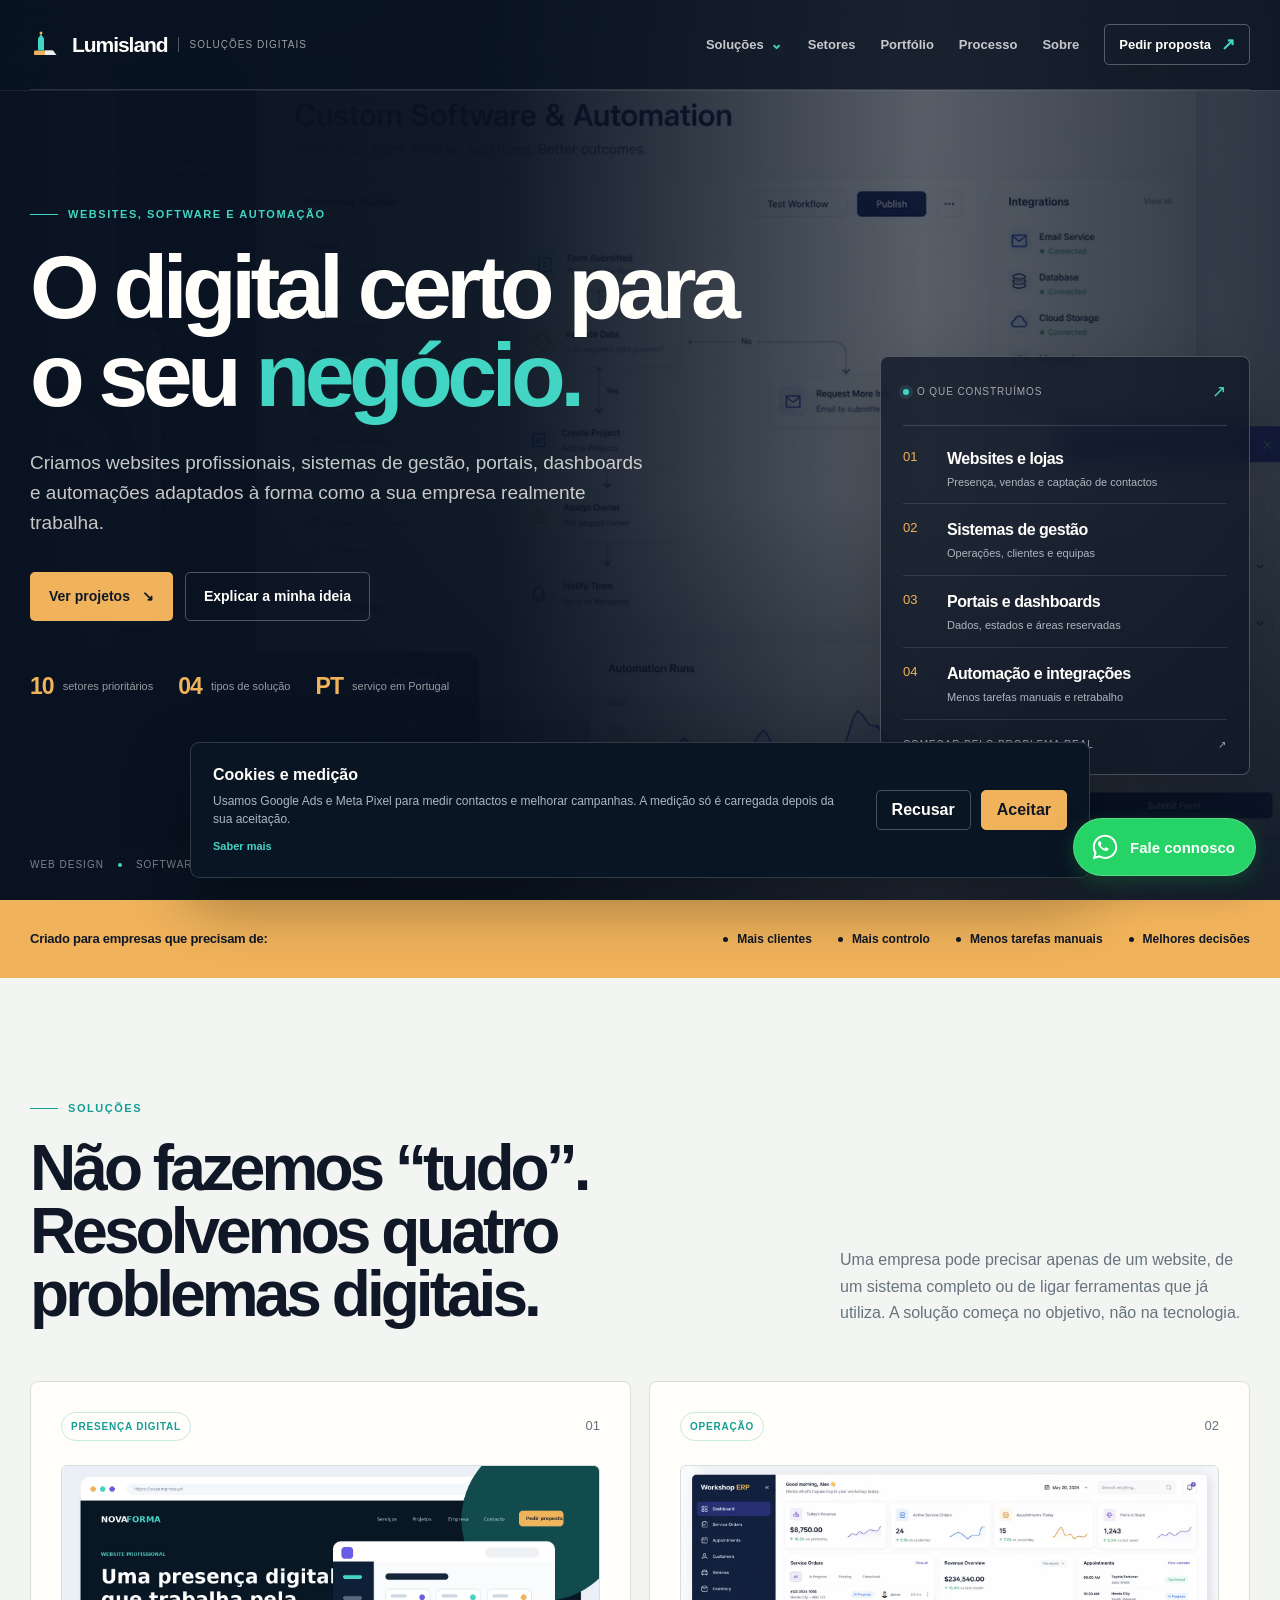
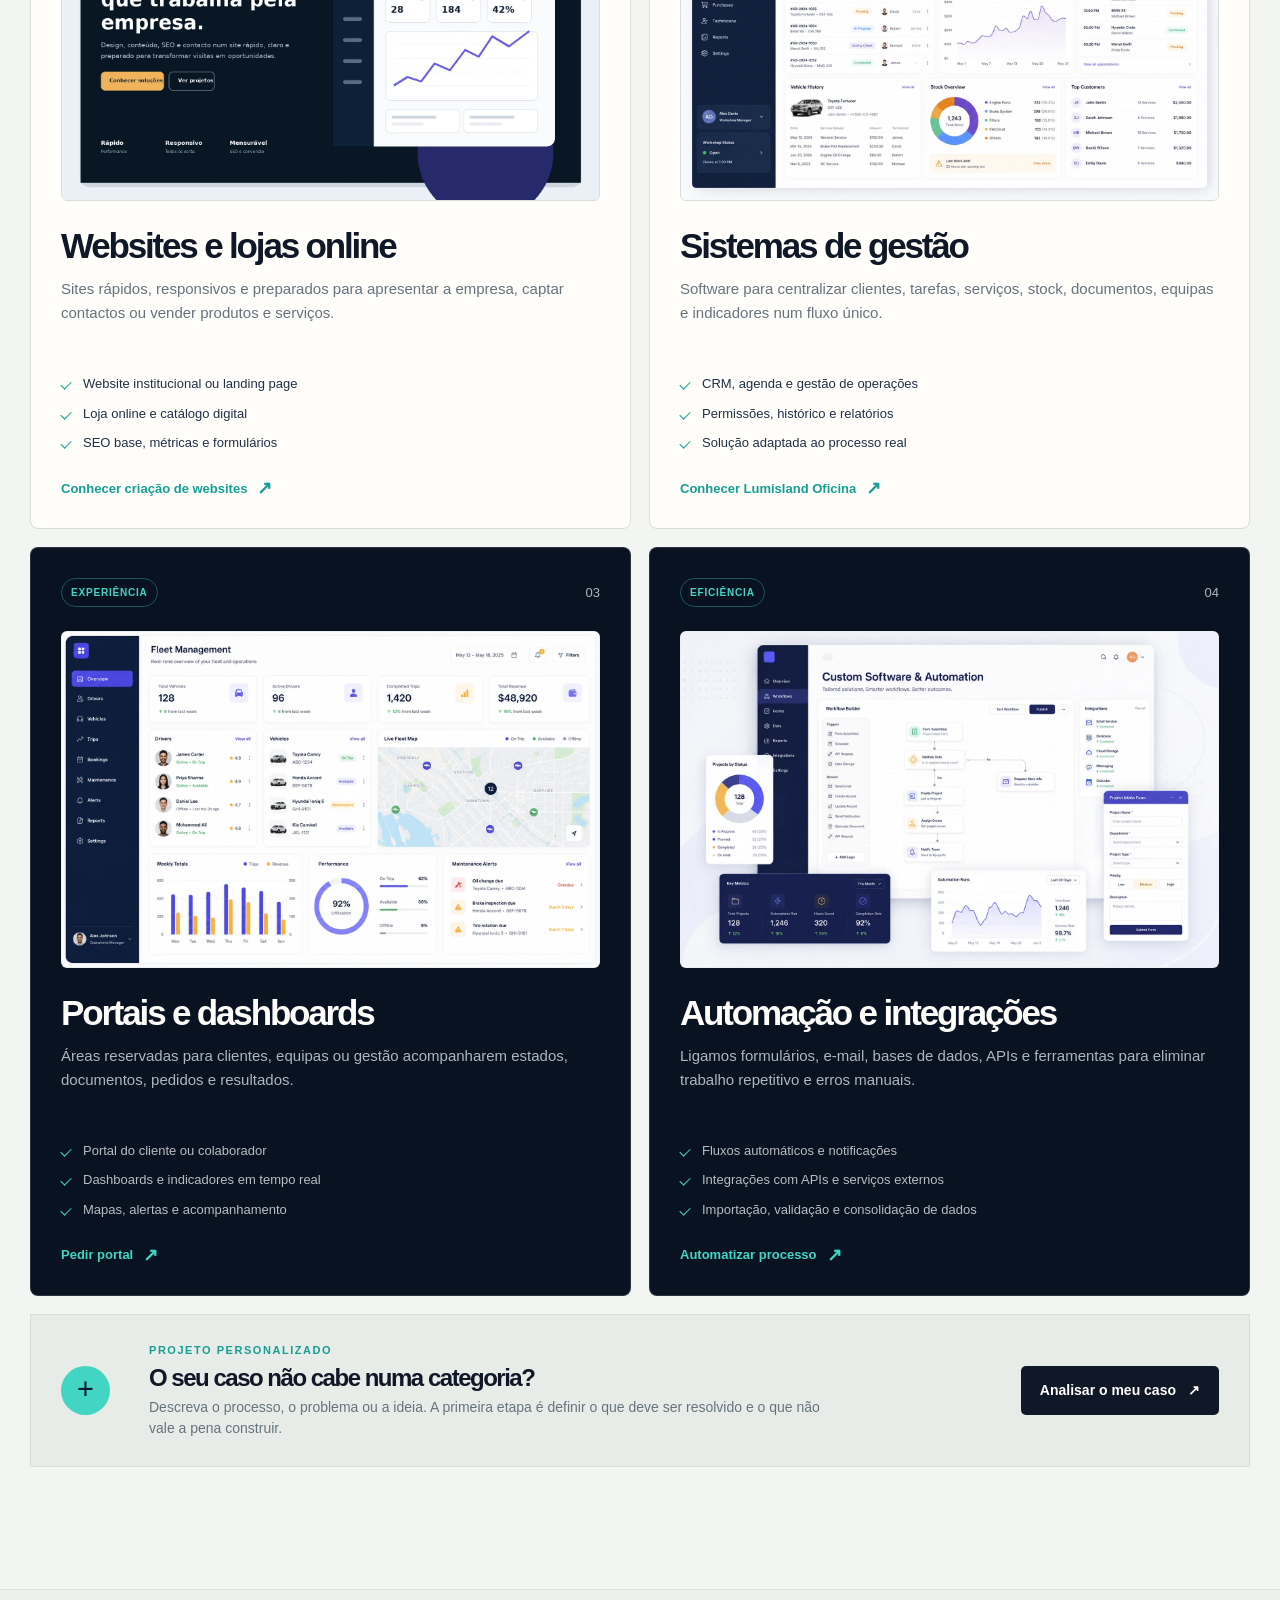
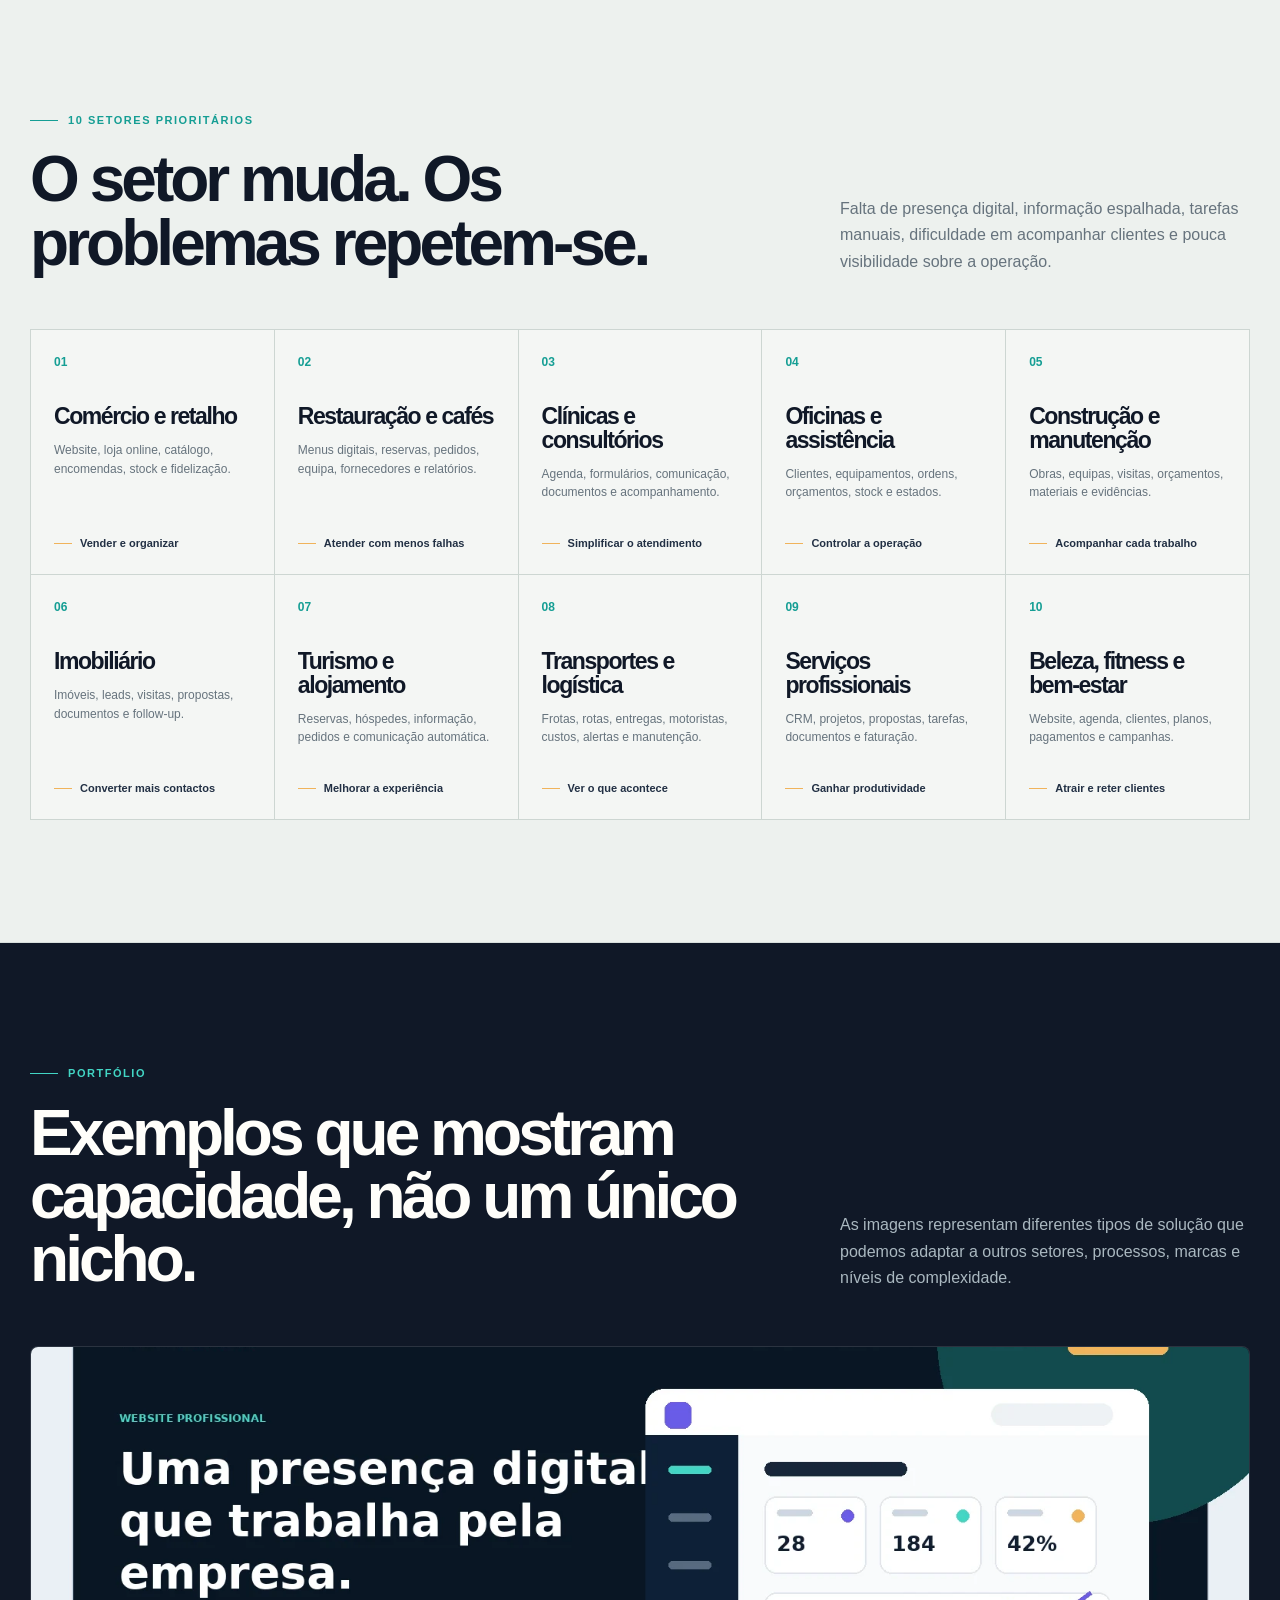
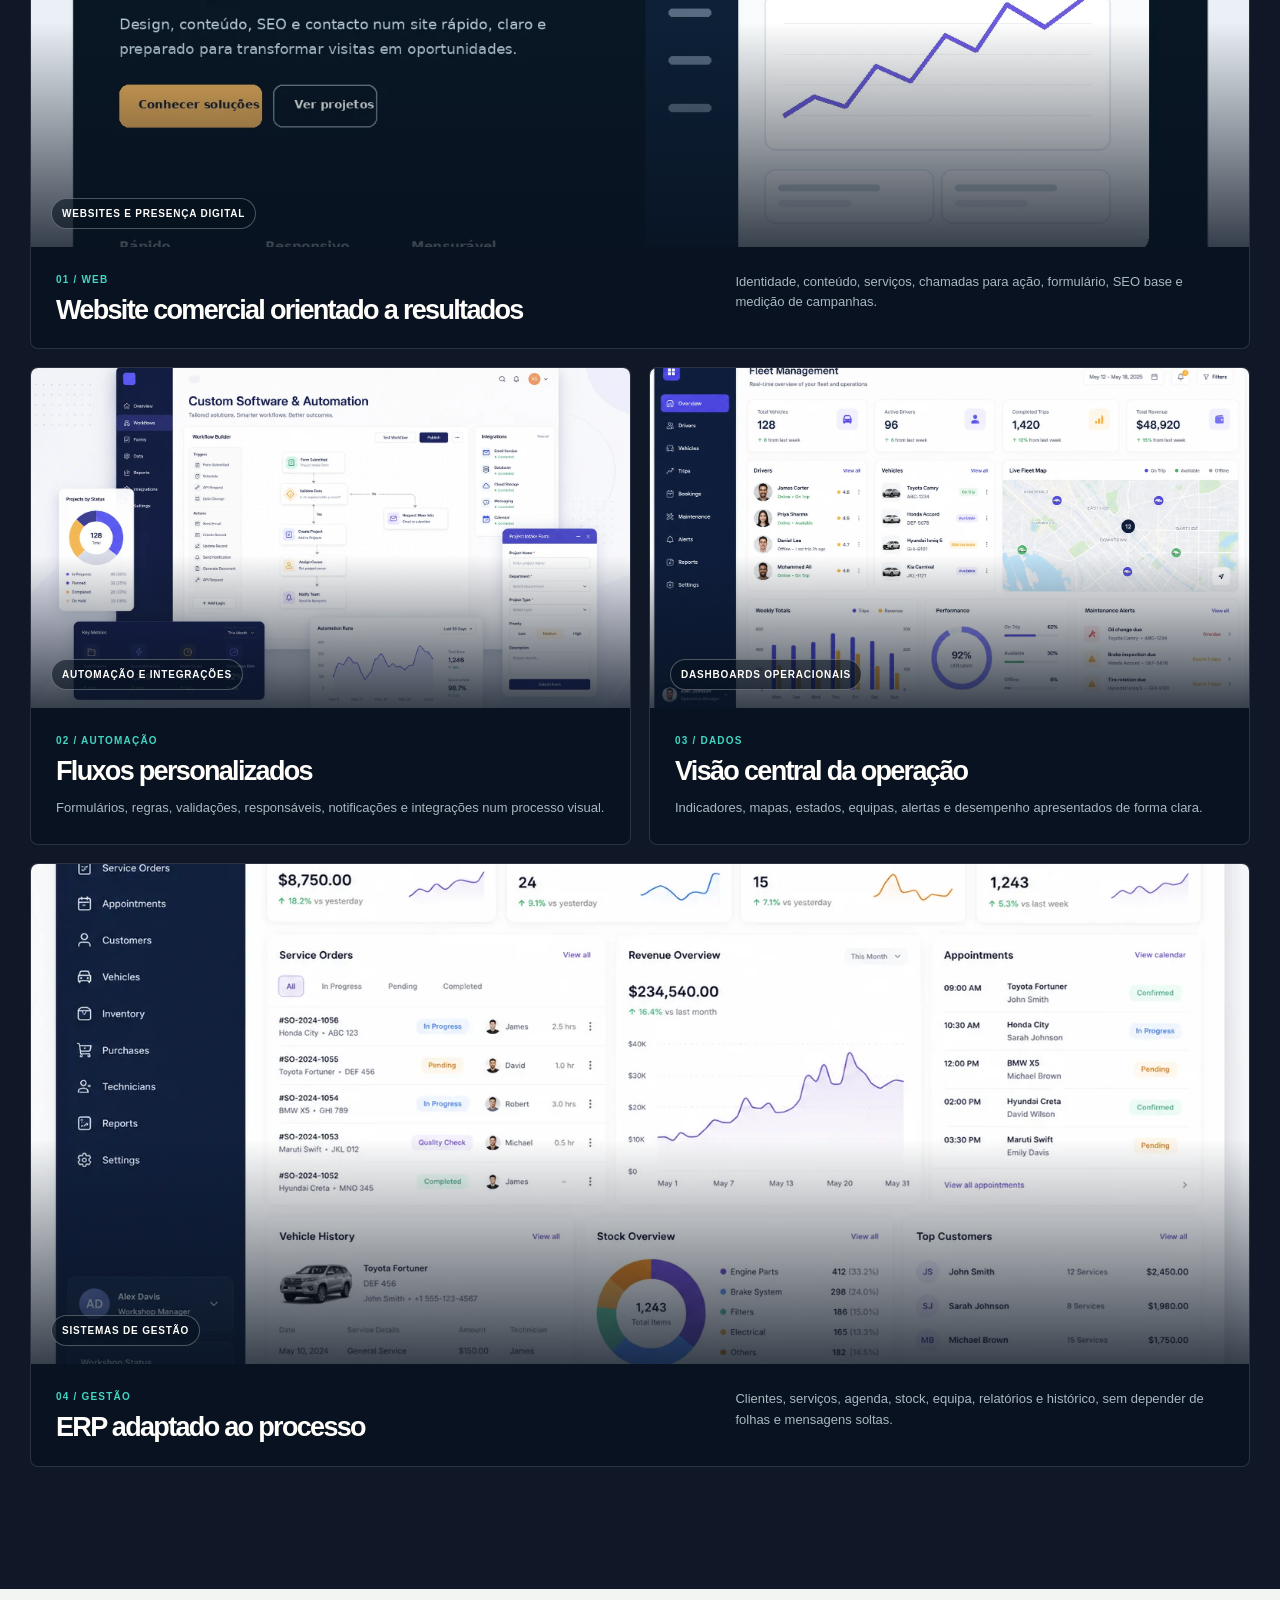
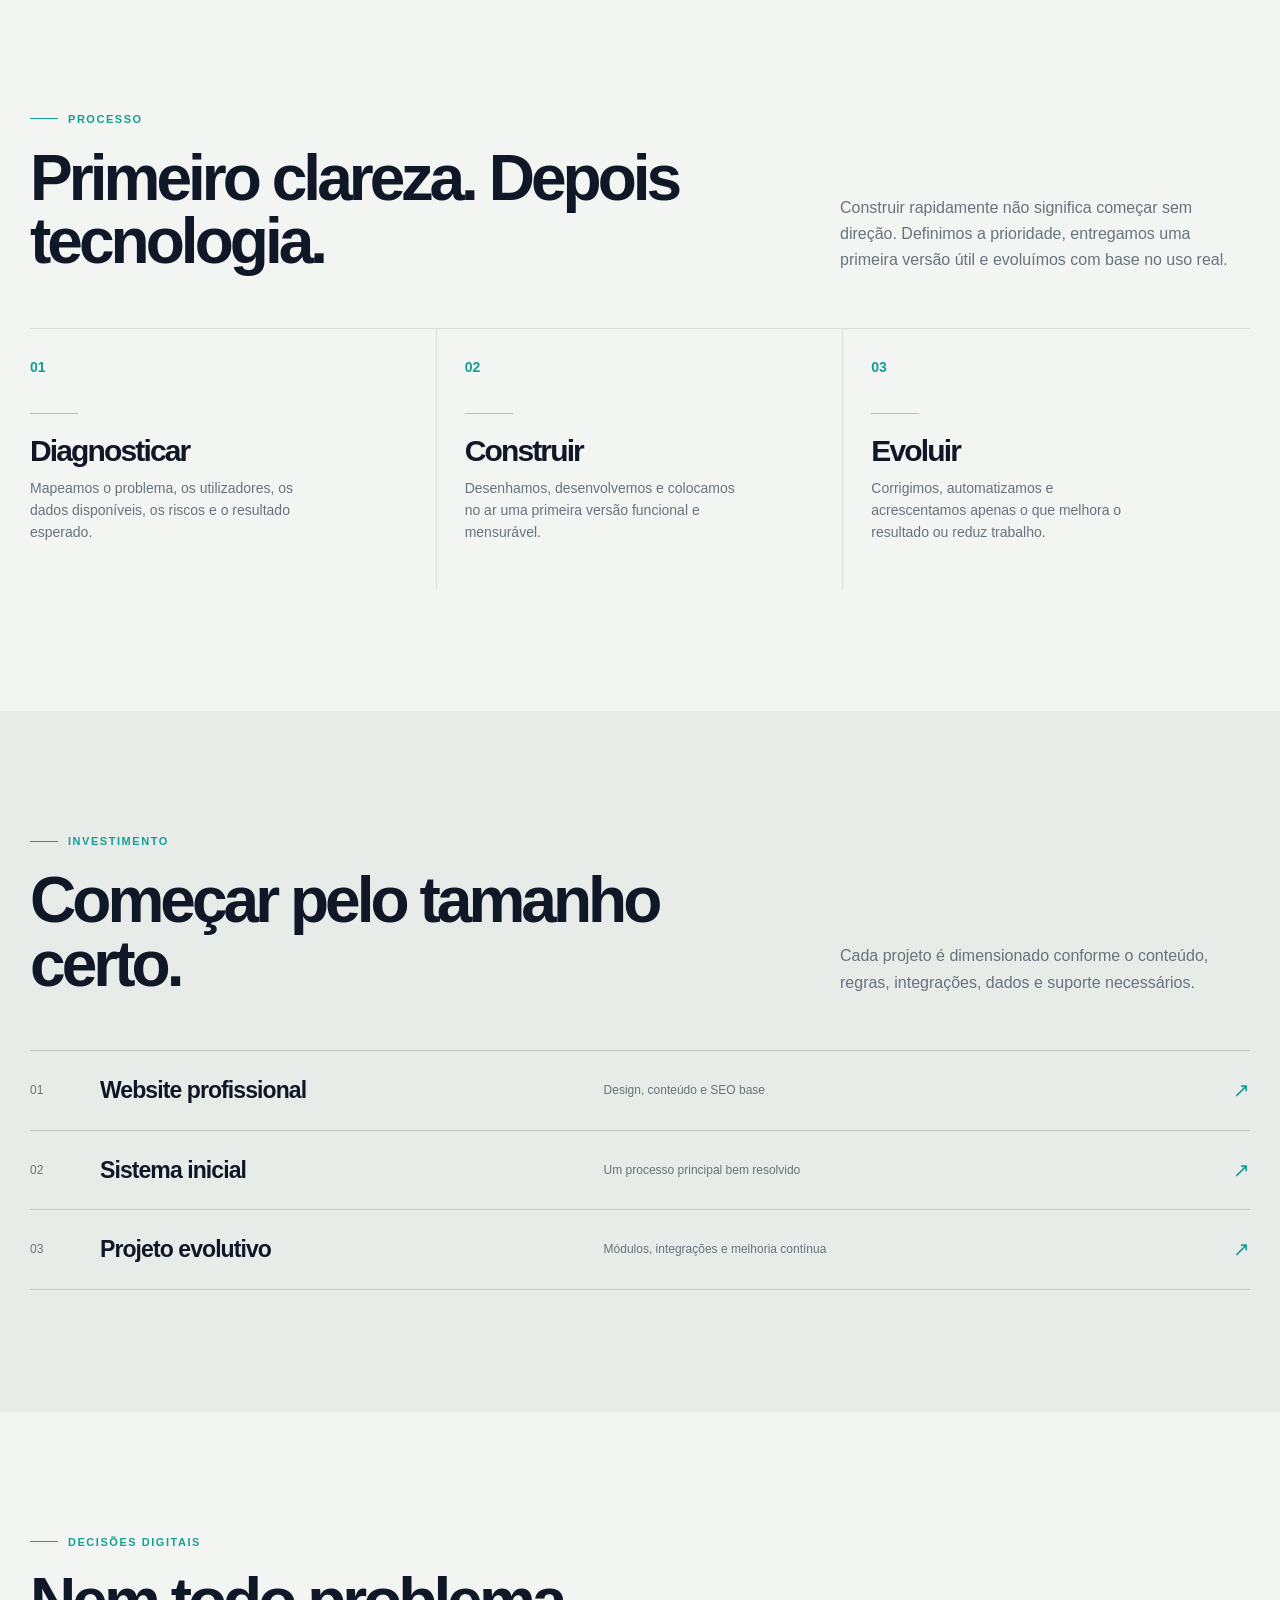
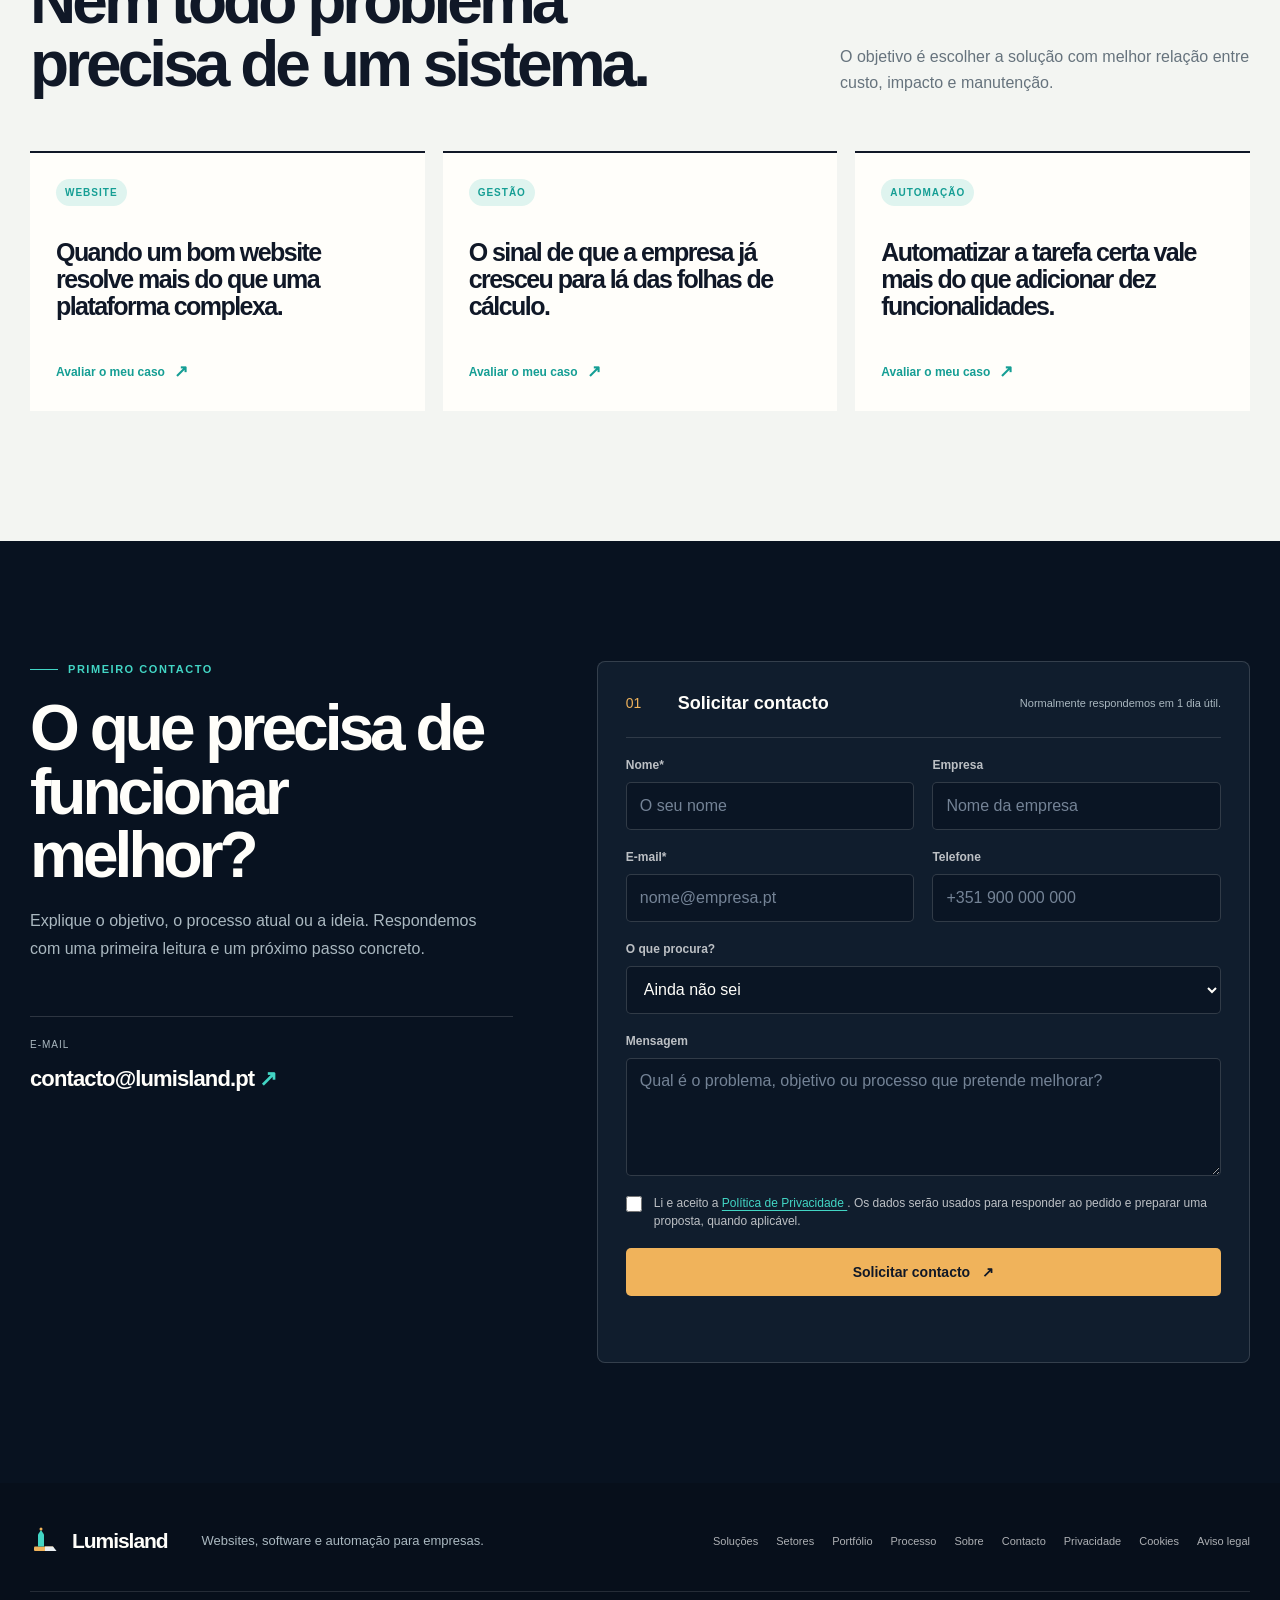
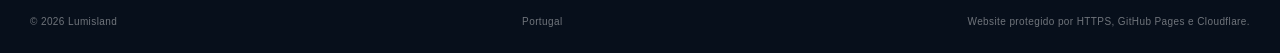
==== index.html @ 27b87b4f "Add launch offer and about page" ====
<!DOCTYPE html>
<html lang="pt-PT">
<head>
  <meta charset="UTF-8">
  <meta name="viewport" content="width=device-width, initial-scale=1.0">

  <title>Lumisland | Websites, software e automação</title>

  <meta
    name="description"
    content="A Lumisland cria websites, lojas online, sistemas de gestão, portais, dashboards e automações para empresas em Portugal."
  >

  <meta name="theme-color" content="#0b1627">
  <meta name="robots" content="index, follow">
  <meta name="referrer" content="strict-origin-when-cross-origin">

  <meta
    http-equiv="Permissions-Policy"
    content="camera=(), microphone=(), geolocation=(), payment=()"
  >

  <meta
    http-equiv="Content-Security-Policy"
    content="default-src 'self'; img-src 'self' data: https://www.googletagmanager.com https://www.google.com https://www.google.pt https://googleads.g.doubleclick.net https://www.facebook.com; style-src 'self' 'unsafe-inline' https://fonts.googleapis.com; font-src https://fonts.gstatic.com; script-src 'self' 'unsafe-inline' https://www.googletagmanager.com https://connect.facebook.net; connect-src 'self' https://www.googletagmanager.com https://www.google.com https://www.google.pt https://www.googleadservices.com https://googleads.g.doubleclick.net https://www.facebook.com; base-uri 'self'; form-action 'self' https://formsubmit.co mailto:; object-src 'none'; frame-ancestors 'none'; upgrade-insecure-requests"
  >

  <link rel="canonical" href="https://lumisland.pt/">
  <link rel="icon" type="image/svg+xml" href="assets/icons/favicon.svg">
  <link rel="manifest" href="site.webmanifest">

  <meta property="og:type" content="website">
  <meta property="og:locale" content="pt_PT">
  <meta
    property="og:title"
    content="Lumisland | Websites, software e automação"
  >
  <meta
    property="og:description"
    content="Soluções digitais à medida: websites, sistemas, portais, dashboards e automações para empresas."
  >
  <meta property="og:url" content="https://lumisland.pt/">
  <meta property="og:site_name" content="Lumisland">
  <meta
    property="og:image"
    content="https://lumisland.pt/assets/images/portfolio-automacao.webp"
  >

  <meta name="twitter:card" content="summary_large_image">

  <link rel="preconnect" href="https://fonts.googleapis.com">
  <link rel="preconnect" href="https://fonts.gstatic.com" crossorigin>

  <link
    href="https://fonts.googleapis.com/css2?family=DM+Sans:wght@400;500;600;700&family=Space+Grotesk:wght@500;600;700&display=swap"
    rel="stylesheet"
  >

  <link rel="stylesheet" href="css/styles.css?v=20260801-2">

  <script src="js/analytics.js" defer></script>

  <script type="application/ld+json">
  {
    "@context": "https://schema.org",
    "@type": "ProfessionalService",
    "name": "Lumisland",
    "url": "https://lumisland.pt/",
    "email": "contacto@lumisland.pt",
    "description": "Websites, software personalizado, portais, dashboards e automações para empresas em Portugal.",
    "areaServed": "Portugal",
    "sameAs": [
      "https://github.com/lumisland-software"
    ]
  }
  </script>

  <style>
    /* Botão flutuante do WhatsApp */
    .whatsapp-floating {
      position: fixed;
      right: 24px;
      bottom: 24px;
      z-index: 9999;

      display: inline-flex;
      align-items: center;
      justify-content: center;
      gap: 10px;

      min-height: 58px;
      padding: 0 20px 0 16px;

      color: #ffffff;
      background-color: #25d366;
      border: 1px solid rgba(255, 255, 255, 0.22);
      border-radius: 999px;

      font-family: "DM Sans", sans-serif;
      font-size: 15px;
      font-weight: 700;
      line-height: 1;
      text-decoration: none;

      box-shadow:
        0 14px 34px rgba(0, 0, 0, 0.26),
        0 6px 18px rgba(37, 211, 102, 0.25);

      transition:
        transform 180ms ease,
        background-color 180ms ease,
        box-shadow 180ms ease;
    }

    .whatsapp-floating svg {
      width: 30px;
      height: 30px;
      flex: 0 0 auto;
    }

    .whatsapp-floating:hover {
      color: #ffffff;
      background-color: #20bd5a;
      transform: translateY(-3px);

      box-shadow:
        0 18px 42px rgba(0, 0, 0, 0.3),
        0 8px 22px rgba(37, 211, 102, 0.32);
    }

    .whatsapp-floating:active {
      transform: translateY(-1px) scale(0.98);
    }

    .whatsapp-floating:focus-visible {
      outline: 3px solid rgba(37, 211, 102, 0.42);
      outline-offset: 4px;
    }

    .whatsapp-floating-text {
      white-space: nowrap;
    }

    @media (max-width: 640px) {
      .whatsapp-floating {
        right: 16px;
        bottom: 16px;

        width: 58px;
        height: 58px;
        min-height: 58px;
        padding: 0;
      }

      .whatsapp-floating-text {
        position: absolute;

        width: 1px;
        height: 1px;
        padding: 0;
        margin: -1px;

        overflow: hidden;
        white-space: nowrap;

        clip: rect(0, 0, 0, 0);
        clip-path: inset(50%);

        border: 0;
      }
    }

    @media (prefers-reduced-motion: reduce) {
      .whatsapp-floating {
        transition: none;
      }

      .whatsapp-floating:hover,
      .whatsapp-floating:active {
        transform: none;
      }
    }
  </style>
</head>

<body>
  <a class="skip-link" href="#conteudo">
    Saltar para o conteúdo
  </a>

  <header class="site-header">
    <div class="container header-inner">
      <a
        href="#inicio"
        class="brand"
        aria-label="Lumisland, página inicial"
      >
        <svg
          class="brand-mark"
          viewBox="0 0 64 64"
          aria-hidden="true"
        >
          <rect
            x="8"
            y="43"
            width="39"
            height="9"
            rx="2"
            fill="#F0B35B"
          ></rect>

          <path
            d="M16 43h12V19l-6-9-6 9v24Z"
            fill="#42D5C4"
          ></path>

          <circle
            cx="22"
            cy="8"
            r="3"
            fill="#F0B35B"
          ></circle>

          <path
            d="M30 43h16l7 9H30v-9Z"
            fill="#E9EEF2"
          ></path>
        </svg>

        <span class="brand-word">Lumisland</span>
        <span class="brand-note">soluções digitais</span>
      </a>

      <button
        class="nav-toggle"
        type="button"
        aria-label="Abrir menu"
        aria-expanded="false"
        aria-controls="site-nav"
      >
        <span></span>
        <span></span>
        <span></span>
      </button>

      <nav
        id="site-nav"
        class="site-nav"
        aria-label="Navegação principal"
      >
        <details class="nav-dropdown">
          <summary>Soluções <span aria-hidden="true">⌄</span></summary>
          <div class="nav-dropdown-menu">
            <a href="oficina/"><strong>Oficinas mecânicas</strong><small>Software de gestão para oficinas</small></a>
            <a href="criacao-de-sites/"><strong>Criação de websites</strong><small>Websites profissionais para empresas</small></a>
          </div>
        </details>
        <a href="#setores">Setores</a>
        <a href="#portfolio">Portfólio</a>
        <a href="#processo">Processo</a>
        <a href="sobre/">Sobre</a>

        <a class="nav-cta" href="#contacto">
          Pedir proposta
          <span aria-hidden="true">↗</span>
        </a>
      </nav>
    </div>
  </header>

  <main id="conteudo">
    <section id="inicio" class="hero-section">
      <div class="hero-image" aria-hidden="true">
        <img
          src="assets/images/portfolio-automacao.webp"
          alt=""
        >
      </div>

      <div class="hero-overlay" aria-hidden="true"></div>

      <div class="container hero-grid">
        <div class="hero-copy">
          <p class="eyebrow eyebrow-light">
            <span class="eyebrow-line"></span>
            Websites, software e automação
          </p>

          <h1>
            O digital certo para o seu
            <span>negócio.</span>
          </h1>

          <p class="hero-lead">
            Criamos websites profissionais, sistemas de gestão,
            portais, dashboards e automações adaptados à forma
            como a sua empresa realmente trabalha.
          </p>

          <div class="hero-actions">
            <a class="button button-primary" href="#portfolio">
              Ver projetos
              <span aria-hidden="true">↘</span>
            </a>

            <a class="button button-quiet" href="#contacto">
              Explicar a minha ideia
            </a>
          </div>

          <div
            class="hero-proof"
            role="group"
            aria-label="Áreas de trabalho da Lumisland"
          >
            <div>
              <strong>10</strong>
              <span>setores prioritários</span>
            </div>

            <div>
              <strong>04</strong>
              <span>tipos de solução</span>
            </div>

            <div>
              <strong>PT</strong>
              <span>serviço em Portugal</span>
            </div>
          </div>
        </div>

        <aside class="hero-card" aria-label="Serviços Lumisland">
          <div class="hero-card-top">
            <span class="live-dot"></span>
            <span>O que construímos</span>
            <span class="hero-card-arrow">↗</span>
          </div>

          <div class="hero-card-line"></div>

          <div class="hero-card-product">
            <span class="product-index">01</span>

            <div>
              <strong>Websites e lojas</strong>
              <small>Presença, vendas e captação de contactos</small>
            </div>
          </div>

          <div class="hero-card-product">
            <span class="product-index">02</span>

            <div>
              <strong>Sistemas de gestão</strong>
              <small>Operações, clientes e equipas</small>
            </div>
          </div>

          <div class="hero-card-product">
            <span class="product-index">03</span>

            <div>
              <strong>Portais e dashboards</strong>
              <small>Dados, estados e áreas reservadas</small>
            </div>
          </div>

          <div class="hero-card-product">
            <span class="product-index">04</span>

            <div>
              <strong>Automação e integrações</strong>
              <small>Menos tarefas manuais e retrabalho</small>
            </div>
          </div>

          <a class="hero-card-foot" href="#contacto">
            <span>Começar pelo problema real</span>
            <span>↗</span>
          </a>
        </aside>
      </div>

      <div class="container hero-bottom">
        <span>Web design</span>
        <i></i>
        <span>Software</span>
        <i></i>
        <span>Automação</span>
        <i></i>
        <span>Integrações</span>

        <span class="hero-location">
          Portugal
          <span aria-hidden="true">•</span>
          desde 2026
        </span>
      </div>
    </section>

    <section
      class="signal-strip"
      aria-label="Benefícios das soluções"
    >
      <div class="container signal-inner">
        <span class="signal-label">
          Criado para empresas que precisam de:
        </span>

        <div class="signal-items">
          <span>Mais clientes</span>
          <span>Mais controlo</span>
          <span>Menos tarefas manuais</span>
          <span>Melhores decisões</span>
        </div>
      </div>
    </section>

    <section id="solucoes" class="section section-paper">
      <div class="container">
        <div class="section-intro">
          <div>
            <p class="eyebrow">
              <span class="eyebrow-line"></span>
              Soluções
            </p>

            <h2>
              Não fazemos “tudo”. Resolvemos quatro problemas digitais.
            </h2>
          </div>

          <p>
            Uma empresa pode precisar apenas de um website, de um
            sistema completo ou de ligar ferramentas que já utiliza.
            A solução começa no objetivo, não na tecnologia.
          </p>
        </div>

        <div class="service-grid">
          <article class="service-card">
            <div class="service-head">
              <span class="chip">Presença digital</span>
              <span class="solution-number">01</span>
            </div>

            <div class="service-media">
              <img
                src="assets/images/portfolio-websites.webp"
                alt="Exemplo de website profissional desenvolvido à medida"
                loading="lazy"
              >
            </div>

            <h3>Websites e lojas online</h3>

            <p>
              Sites rápidos, responsivos e preparados para apresentar
              a empresa, captar contactos ou vender produtos e serviços.
            </p>

            <ul class="feature-list">
              <li>Website institucional ou landing page</li>
              <li>Loja online e catálogo digital</li>
              <li>SEO base, métricas e formulários</li>
            </ul>

            <a
              class="card-link"
              href="criacao-de-sites/"
              data-product="Website profissional"
            >
              Conhecer criação de websites
              <span aria-hidden="true">↗</span>
            </a>
          </article>

          <article class="service-card">
            <div class="service-head">
              <span class="chip">Operação</span>
              <span class="solution-number">02</span>
            </div>

            <div class="service-media">
              <img
                src="assets/images/portfolio-oficinas.webp"
                alt="Exemplo de sistema de gestão operacional"
                loading="lazy"
              >
            </div>

            <h3>Sistemas de gestão</h3>

            <p>
              Software para centralizar clientes, tarefas, serviços,
              stock, documentos, equipas e indicadores num fluxo único.
            </p>

            <ul class="feature-list">
              <li>CRM, agenda e gestão de operações</li>
              <li>Permissões, histórico e relatórios</li>
              <li>Solução adaptada ao processo real</li>
            </ul>

            <a class="card-link" href="oficina/">
              Conhecer Lumisland Oficina
              <span aria-hidden="true">↗</span>
            </a>
          </article>

          <article class="service-card service-card-dark">
            <div class="service-head">
              <span class="chip chip-dark">Experiência</span>
              <span class="solution-number">03</span>
            </div>

            <div class="service-media">
              <img
                src="assets/images/portfolio-frotas.webp"
                alt="Exemplo de dashboard e portal de acompanhamento"
                loading="lazy"
              >
            </div>

            <h3>Portais e dashboards</h3>

            <p>
              Áreas reservadas para clientes, equipas ou gestão
              acompanharem estados, documentos, pedidos e resultados.
            </p>

            <ul class="feature-list feature-list-dark">
              <li>Portal do cliente ou colaborador</li>
              <li>Dashboards e indicadores em tempo real</li>
              <li>Mapas, alertas e acompanhamento</li>
            </ul>

            <a
              class="card-link card-link-light"
              href="#contacto"
              data-product="Portal ou dashboard"
            >
              Pedir portal
              <span aria-hidden="true">↗</span>
            </a>
          </article>

          <article class="service-card service-card-dark">
            <div class="service-head">
              <span class="chip chip-dark">Eficiência</span>
              <span class="solution-number">04</span>
            </div>

            <div class="service-media">
              <img
                src="assets/images/portfolio-automacao.webp"
                alt="Exemplo de automação de processos e integrações"
                loading="lazy"
              >
            </div>

            <h3>Automação e integrações</h3>

            <p>
              Ligamos formulários, e-mail, bases de dados, APIs e
              ferramentas para eliminar trabalho repetitivo e erros manuais.
            </p>

            <ul class="feature-list feature-list-dark">
              <li>Fluxos automáticos e notificações</li>
              <li>Integrações com APIs e serviços externos</li>
              <li>Importação, validação e consolidação de dados</li>
            </ul>

            <a
              class="card-link card-link-light"
              href="#contacto"
              data-product="Automação e integrações"
            >
              Automatizar processo
              <span aria-hidden="true">↗</span>
            </a>
          </article>
        </div>

        <div class="custom-solution">
          <div class="custom-mark" aria-hidden="true">+</div>

          <div>
            <p class="eyebrow">Projeto personalizado</p>
            <h3>O seu caso não cabe numa categoria?</h3>

            <p>
              Descreva o processo, o problema ou a ideia. A primeira etapa
              é definir o que deve ser resolvido e o que não vale a pena
              construir.
            </p>
          </div>

          <a
            class="button button-dark"
            href="#contacto"
            data-product="Projeto personalizado"
          >
            Analisar o meu caso
            <span aria-hidden="true">↗</span>
          </a>
        </div>
      </div>
    </section>

    <section id="setores" class="section sector-section">
      <div class="container">
        <div class="section-intro">
          <div>
            <p class="eyebrow">
              <span class="eyebrow-line"></span>
              10 setores prioritários
            </p>

            <h2>O setor muda. Os problemas repetem-se.</h2>
          </div>

          <p>
            Falta de presença digital, informação espalhada, tarefas
            manuais, dificuldade em acompanhar clientes e pouca
            visibilidade sobre a operação.
          </p>
        </div>

        <div class="sector-grid">
          <article class="sector-card">
            <span class="sector-number">01</span>
            <h3>Comércio e retalho</h3>
            <p>Website, loja online, catálogo, encomendas, stock e fidelização.</p>
            <span class="sector-result">Vender e organizar</span>
          </article>

          <article class="sector-card">
            <span class="sector-number">02</span>
            <h3>Restauração e cafés</h3>
            <p>Menus digitais, reservas, pedidos, equipa, fornecedores e relatórios.</p>
            <span class="sector-result">Atender com menos falhas</span>
          </article>

          <article class="sector-card">
            <span class="sector-number">03</span>
            <h3>Clínicas e consultórios</h3>
            <p>Agenda, formulários, comunicação, documentos e acompanhamento.</p>
            <span class="sector-result">Simplificar o atendimento</span>
          </article>

          <article class="sector-card">
            <span class="sector-number">04</span>
            <h3>Oficinas e assistência</h3>
            <p>Clientes, equipamentos, ordens, orçamentos, stock e estados.</p>
            <span class="sector-result">Controlar a operação</span>
          </article>

          <article class="sector-card">
            <span class="sector-number">05</span>
            <h3>Construção e manutenção</h3>
            <p>Obras, equipas, visitas, orçamentos, materiais e evidências.</p>
            <span class="sector-result">Acompanhar cada trabalho</span>
          </article>

          <article class="sector-card">
            <span class="sector-number">06</span>
            <h3>Imobiliário</h3>
            <p>Imóveis, leads, visitas, propostas, documentos e follow-up.</p>
            <span class="sector-result">Converter mais contactos</span>
          </article>

          <article class="sector-card">
            <span class="sector-number">07</span>
            <h3>Turismo e alojamento</h3>
            <p>Reservas, hóspedes, informação, pedidos e comunicação automática.</p>
            <span class="sector-result">Melhorar a experiência</span>
          </article>

          <article class="sector-card">
            <span class="sector-number">08</span>
            <h3>Transportes e logística</h3>
            <p>Frotas, rotas, entregas, motoristas, custos, alertas e manutenção.</p>
            <span class="sector-result">Ver o que acontece</span>
          </article>

          <article class="sector-card">
            <span class="sector-number">09</span>
            <h3>Serviços profissionais</h3>
            <p>CRM, projetos, propostas, tarefas, documentos e faturação.</p>
            <span class="sector-result">Ganhar produtividade</span>
          </article>

          <article class="sector-card">
            <span class="sector-number">10</span>
            <h3>Beleza, fitness e bem-estar</h3>
            <p>Website, agenda, clientes, planos, pagamentos e campanhas.</p>
            <span class="sector-result">Atrair e reter clientes</span>
          </article>
        </div>
      </div>
    </section>

    <section id="portfolio" class="section section-dark">
      <div class="container">
        <div class="section-intro section-intro-dark">
          <div>
            <p class="eyebrow eyebrow-light">
              <span class="eyebrow-line"></span>
              Portfólio
            </p>

            <h2>
              Exemplos que mostram capacidade, não um único nicho.
            </h2>
          </div>

          <p>
            As imagens representam diferentes tipos de solução que
            podemos adaptar a outros setores, processos, marcas e
            níveis de complexidade.
          </p>
        </div>

        <div class="showcase-grid">
          <article class="showcase-card showcase-card-wide">
            <a
              class="showcase-image"
              href="#contacto"
              data-product="Website profissional"
              aria-label="Pedir um website profissional"
            >
              <img
                src="assets/images/portfolio-websites.webp"
                alt="Website profissional com apresentação comercial e painel digital"
                loading="lazy"
              >

              <span class="showcase-label">
                Websites e presença digital
              </span>
            </a>

            <div class="showcase-body">
              <div>
                <span class="case-kicker">01 / Web</span>
                <h3>Website comercial orientado a resultados</h3>
              </div>

              <p>
                Identidade, conteúdo, serviços, chamadas para ação,
                formulário, SEO base e medição de campanhas.
              </p>
            </div>
          </article>

          <article class="showcase-card">
            <a
              class="showcase-image"
              href="#contacto"
              data-product="Automação e integrações"
              aria-label="Pedir uma solução de automação"
            >
              <img
                src="assets/images/portfolio-automacao.webp"
                alt="Plataforma de automação com fluxos, integrações e métricas"
                loading="lazy"
              >

              <span class="showcase-label">
                Automação e integrações
              </span>
            </a>

            <div class="showcase-body">
              <div>
                <span class="case-kicker">02 / Automação</span>
                <h3>Fluxos personalizados</h3>
              </div>

              <p>
                Formulários, regras, validações, responsáveis,
                notificações e integrações num processo visual.
              </p>
            </div>
          </article>

          <article class="showcase-card">
            <a
              class="showcase-image"
              href="#contacto"
              data-product="Portal ou dashboard"
              aria-label="Pedir um dashboard operacional"
            >
              <img
                src="assets/images/portfolio-frotas.webp"
                alt="Dashboard operacional com indicadores, mapa e alertas"
                loading="lazy"
              >

              <span class="showcase-label">
                Dashboards operacionais
              </span>
            </a>

            <div class="showcase-body">
              <div>
                <span class="case-kicker">03 / Dados</span>
                <h3>Visão central da operação</h3>
              </div>

              <p>
                Indicadores, mapas, estados, equipas, alertas
                e desempenho apresentados de forma clara.
              </p>
            </div>
          </article>

          <article class="showcase-card showcase-card-wide">
            <a
              class="showcase-image"
              href="#contacto"
              data-product="Sistema de gestão"
              aria-label="Pedir um sistema de gestão"
            >
              <img
                src="assets/images/portfolio-oficinas.webp"
                alt="Sistema ERP com ordens, clientes, agenda, stock e relatórios"
                loading="lazy"
              >

              <span class="showcase-label">
                Sistemas de gestão
              </span>
            </a>

            <div class="showcase-body">
              <div>
                <span class="case-kicker">04 / Gestão</span>
                <h3>ERP adaptado ao processo</h3>
              </div>

              <p>
                Clientes, serviços, agenda, stock, equipa, relatórios
                e histórico, sem depender de folhas e mensagens soltas.
              </p>
            </div>
          </article>
        </div>
      </div>
    </section>

    <section id="processo" class="section section-paper">
      <div class="container">
        <div class="section-intro">
          <div>
            <p class="eyebrow">
              <span class="eyebrow-line"></span>
              Processo
            </p>

            <h2>Primeiro clareza. Depois tecnologia.</h2>
          </div>

          <p>
            Construir rapidamente não significa começar sem direção.
            Definimos a prioridade, entregamos uma primeira versão útil
            e evoluímos com base no uso real.
          </p>
        </div>

        <div class="process-grid">
          <article class="process-step">
            <span class="step-number">01</span>
            <div class="step-line"></div>
            <h3>Diagnosticar</h3>

            <p>
              Mapeamos o problema, os utilizadores, os dados disponíveis,
              os riscos e o resultado esperado.
            </p>
          </article>

          <article class="process-step">
            <span class="step-number">02</span>
            <div class="step-line"></div>
            <h3>Construir</h3>

            <p>
              Desenhamos, desenvolvemos e colocamos no ar uma primeira
              versão funcional e mensurável.
            </p>
          </article>

          <article class="process-step">
            <span class="step-number">03</span>
            <div class="step-line"></div>
            <h3>Evoluir</h3>

            <p>
              Corrigimos, automatizamos e acrescentamos apenas o que
              melhora o resultado ou reduz trabalho.
            </p>
          </article>
        </div>
      </div>
    </section>

    <section id="investimento" class="section investment-section">
      <div class="container">
        <div class="section-intro">
          <div>
            <p class="eyebrow">
              <span class="eyebrow-line"></span>
              Investimento
            </p>

            <h2>Começar pelo tamanho certo.</h2>
          </div>

          <p>
            Cada projeto é dimensionado conforme o conteúdo, regras,
            integrações, dados e suporte necessários.
          </p>
        </div>

        <div class="investment-list">
          <a
            class="investment-row"
            href="#contacto"
            data-product="Website profissional"
          >
            <span class="investment-number">01</span>
            <span class="investment-name">Website profissional</span>
            <span class="investment-detail">Design, conteúdo e SEO base</span>
            <span class="investment-arrow">↗</span>
          </a>

          <a
            class="investment-row investment-row-featured"
            href="#contacto"
            data-product="Sistema de gestão"
          >
            <span class="investment-number">02</span>
            <span class="investment-name">Sistema inicial</span>
            <span class="investment-detail">
              Um processo principal bem resolvido
            </span>
            <span class="investment-arrow">↗</span>
          </a>

          <a
            class="investment-row"
            href="#contacto"
            data-product="Projeto personalizado"
          >
            <span class="investment-number">03</span>
            <span class="investment-name">Projeto evolutivo</span>
            <span class="investment-detail">
              Módulos, integrações e melhoria contínua
            </span>
            <span class="investment-arrow">↗</span>
          </a>
        </div>
      </div>
    </section>

    <section id="notas" class="section section-paper blog-section">
      <div class="container">
        <div class="section-intro">
          <div>
            <p class="eyebrow">
              <span class="eyebrow-line"></span>
              Decisões digitais
            </p>

            <h2>Nem todo problema precisa de um sistema.</h2>
          </div>

          <p>
            O objetivo é escolher a solução com melhor relação
            entre custo, impacto e manutenção.
          </p>
        </div>

        <div class="notes-grid">
          <article class="note-card">
            <span class="note-type">Website</span>

            <h3>
              Quando um bom website resolve mais do que uma
              plataforma complexa.
            </h3>

            <a
              href="#contacto"
              data-product="Website profissional"
            >
              Avaliar o meu caso
              <span aria-hidden="true">↗</span>
            </a>
          </article>

          <article class="note-card">
            <span class="note-type">Gestão</span>

            <h3>
              O sinal de que a empresa já cresceu para lá
              das folhas de cálculo.
            </h3>

            <a
              href="#contacto"
              data-product="Sistema de gestão"
            >
              Avaliar o meu caso
              <span aria-hidden="true">↗</span>
            </a>
          </article>

          <article class="note-card">
            <span class="note-type">Automação</span>

            <h3>
              Automatizar a tarefa certa vale mais do que
              adicionar dez funcionalidades.
            </h3>

            <a
              href="#contacto"
              data-product="Automação e integrações"
            >
              Avaliar o meu caso
              <span aria-hidden="true">↗</span>
            </a>
          </article>
        </div>
      </div>
    </section>

    <section id="contacto" class="contact-section">
      <div class="container contact-grid">
        <div class="contact-copy">
          <p class="eyebrow eyebrow-light">
            <span class="eyebrow-line"></span>
            Primeiro contacto
          </p>

          <h2>O que precisa de funcionar melhor?</h2>

          <p>
            Explique o objetivo, o processo atual ou a ideia.
            Respondemos com uma primeira leitura e um próximo passo concreto.
          </p>

          <div class="contact-email">
            <span>E-mail</span>

            <a href="mailto:contacto@lumisland.pt">
              contacto@lumisland.pt
              <span aria-hidden="true">↗</span>
            </a>
          </div>
        </div>

        <form
          class="contact-form"
          id="contact-form"
          action="https://formsubmit.co/contacto@lumisland.pt"
          method="POST"
        >
          <input
            type="hidden"
            name="_subject"
            value="Novo contacto via site Lumisland"
          >

          <input
            type="hidden"
            name="_next"
            value="https://lumisland.pt/obrigado.html"
          >

          <input
            type="hidden"
            name="_template"
            value="table"
          >

          <input
            type="text"
            name="_honey"
            class="hidden-field"
            tabindex="-1"
            autocomplete="off"
          >

          <div class="form-heading">
            <span>01</span>
            <strong>Solicitar contacto</strong>
            <small>Normalmente respondemos em 1 dia útil.</small>
          </div>

          <label>
            Nome*

            <input
              type="text"
              id="nome"
              name="nome"
              autocomplete="name"
              required
              placeholder="O seu nome"
            >
          </label>

          <label>
            Empresa

            <input
              type="text"
              id="empresa"
              name="empresa"
              autocomplete="organization"
              placeholder="Nome da empresa"
            >
          </label>

          <label>
            E-mail*

            <input
              type="email"
              id="email"
              name="email"
              autocomplete="email"
              required
              placeholder="nome@empresa.pt"
            >
          </label>

          <label>
            Telefone

            <input
              type="tel"
              id="telefone"
              name="telefone"
              autocomplete="tel"
              placeholder="+351 900 000 000"
            >
          </label>

          <label class="form-full">
            O que procura?

            <select id="produto" name="produto">
              <option value="Ainda não sei">Ainda não sei</option>
              <option value="Website profissional">Website profissional</option>
              <option value="Loja online">Loja online</option>
              <option value="Sistema de gestão">Sistema de gestão</option>
              <option value="Portal ou dashboard">Portal ou dashboard</option>
              <option value="Automação e integrações">
                Automação e integrações
              </option>
              <option value="Projeto personalizado">
                Projeto personalizado
              </option>
            </select>
          </label>

          <label class="form-full">
            Mensagem

            <textarea
              id="mensagem"
              name="mensagem"
              rows="4"
              placeholder="Qual é o problema, objetivo ou processo que pretende melhorar?"
            ></textarea>
          </label>

          <label class="form-consent form-full">
            <input
              type="checkbox"
              name="privacidade"
              value="Aceito a política de privacidade"
              required
            >

            <span>
              Li e aceito a
              <a
                href="privacidade.html"
                target="_blank"
                rel="noopener"
              >
                Política de Privacidade
              </a>.
              Os dados serão usados para responder ao pedido e preparar
              uma proposta, quando aplicável.
            </span>
          </label>

          <button
            class="button button-primary form-full"
            type="submit"
          >
            Solicitar contacto
            <span aria-hidden="true">↗</span>
          </button>

          <p
            class="form-status form-full"
            id="form-status"
            role="status"
          ></p>
        </form>
      </div>
    </section>
  </main>

  <footer class="site-footer">
    <div class="container footer-top">
      <a
        href="#inicio"
        class="brand footer-brand"
        aria-label="Lumisland, página inicial"
      >
        <svg
          class="brand-mark"
          viewBox="0 0 64 64"
          aria-hidden="true"
        >
          <rect
            x="8"
            y="43"
            width="39"
            height="9"
            rx="2"
            fill="#F0B35B"
          ></rect>

          <path
            d="M16 43h12V19l-6-9-6 9v24Z"
            fill="#42D5C4"
          ></path>

          <circle
            cx="22"
            cy="8"
            r="3"
            fill="#F0B35B"
          ></circle>

          <path
            d="M30 43h16l7 9H30v-9Z"
            fill="#E9EEF2"
          ></path>
        </svg>

        <span class="brand-word">Lumisland</span>
      </a>

      <p>
        Websites, software e automação para empresas.
      </p>

      <div class="footer-links">
        <a href="#solucoes">Soluções</a>
        <a href="#setores">Setores</a>
        <a href="#portfolio">Portfólio</a>
        <a href="#processo">Processo</a>
        <a href="sobre/">Sobre</a>
        <a href="#contacto">Contacto</a>
        <a href="privacidade.html">Privacidade</a>
        <a href="cookies.html">Cookies</a>
        <a href="aviso-legal.html">Aviso legal</a>
      </div>
    </div>

    <div class="container footer-bottom">
      <span>&copy; 2026 Lumisland</span>
      <span>Portugal</span>
      <span>
        Website protegido por HTTPS, GitHub Pages e Cloudflare.
      </span>
    </div>
  </footer>

  <!-- Botão flutuante do WhatsApp -->
  <!-- Substitua 351926741263 pelo número real sem +, espaços ou hífen -->
  <a
    class="whatsapp-floating"
    href="https://wa.me/351926741263?text=Ol%C3%A1%2C%20vim%20atrav%C3%A9s%20do%20site%20da%20Lumisland%20e%20gostaria%20de%20saber%20mais%20sobre%20as%20vossas%20solu%C3%A7%C3%B5es."
    target="_blank"
    rel="noopener noreferrer"
    aria-label="Falar com a Lumisland pelo WhatsApp"
    title="Falar com a Lumisland pelo WhatsApp"
  >
    <svg
      viewBox="0 0 32 32"
      aria-hidden="true"
      focusable="false"
    >
      <path
        fill="currentColor"
        d="M19.11 17.21c-.28-.14-1.63-.8-1.88-.89-.25-.09-.43-.14-.61.14-.18.27-.7.89-.86 1.07-.16.18-.32.2-.59.07-.28-.14-1.16-.43-2.21-1.36-.82-.73-1.37-1.63-1.53-1.91-.16-.27-.02-.42.12-.56.12-.12.28-.32.41-.48.14-.16.18-.27.28-.45.09-.18.05-.34-.02-.48-.07-.14-.61-1.48-.84-2.03-.22-.53-.45-.46-.61-.47h-.52c-.18 0-.48.07-.73.34-.25.27-.96.94-.96 2.29 0 1.35.98 2.65 1.12 2.83.14.18 1.93 2.95 4.68 4.14.65.28 1.16.45 1.56.57.66.21 1.25.18 1.72.11.53-.08 1.63-.67 1.86-1.31.23-.64.23-1.19.16-1.31-.07-.11-.25-.18-.53-.31Z"
      ></path>

      <path
        fill="currentColor"
        d="M16.03 3C8.84 3 3 8.78 3 15.91c0 2.28.6 4.5 1.74 6.45L3 29l6.82-1.78a13.11 13.11 0 0 0 6.2 1.57h.01C23.22 28.79 29 23 29 15.91 29 8.78 23.22 3 16.03 3Zm0 23.61h-.01a10.9 10.9 0 0 1-5.56-1.52l-.4-.23-4.05 1.06 1.08-3.93-.26-.41a10.67 10.67 0 0 1-1.65-5.67c0-5.92 4.87-10.74 10.86-10.74 5.98 0 10.84 4.82 10.84 10.74 0 5.92-4.86 10.7-10.85 10.7Z"
      ></path>
    </svg>

    <span class="whatsapp-floating-text">
      Fale connosco
    </span>
  </a>

  <script src="js/app.js?v=20260801-2" defer></script>
</body>
</html>
---- css/styles.css ----
:root {
  --ink: #101827;
  --ink-deep: #081220;
  --ink-soft: #223044;
  --paper: #f3f5f2;
  --paper-strong: #e8ece8;
  --white: #fffefa;
  --line: #d7dedb;
  --muted: #66737d;
  --muted-light: #aab8c0;
  --teal: #42d5c4;
  --teal-deep: #159e94;
  --amber: #f0b35b;
  --violet: #6559e8;
  --radius: 8px;
  --radius-large: 18px;
  --display: "Space Grotesk", "Arial Narrow", Arial, sans-serif;
  --body: "DM Sans", Arial, sans-serif;
}

* { box-sizing: border-box; margin: 0; padding: 0; }
html { scroll-behavior: smooth; scroll-padding-top: 92px; }
body { background: var(--paper); color: var(--ink); font-family: var(--body); line-height: 1.5; -webkit-font-smoothing: antialiased; }
body, button, input, select, textarea { font-size: 16px; }
::selection { background: var(--teal); color: var(--ink); }
a { color: inherit; text-decoration: none; }
button, input, select, textarea { font-family: inherit; }
button { cursor: pointer; }
img { display: block; max-width: 100%; }
.container { width: min(1220px, calc(100% - 48px)); margin-inline: auto; }
.hidden-field { position: absolute !important; left: -9999px !important; width: 1px !important; height: 1px !important; opacity: 0 !important; }

.skip-link { position: fixed; top: -80px; left: 18px; z-index: 100; padding: 10px 14px; border-radius: var(--radius); background: var(--amber); color: var(--ink); font-weight: 700; transition: top 160ms ease; }
.skip-link:focus { top: 18px; }

.site-header { position: fixed; inset: 0 0 auto; z-index: 30; color: var(--white); background: rgba(8,18,32,.78); backdrop-filter: blur(18px); box-shadow: 0 1px 0 rgba(255,255,255,.08); }
.header-inner { min-height: 90px; display: flex; align-items: center; justify-content: space-between; border-bottom: 1px solid rgba(255,255,255,.14); }
.brand { display: inline-flex; align-items: center; gap: 10px; min-width: 0; }
.brand-mark { width: 32px; height: 32px; flex: 0 0 auto; }
.brand-word { font-family: var(--display); font-size: 21px; font-weight: 700; letter-spacing: -.05em; }
.brand-note { padding-left: 11px; border-left: 1px solid rgba(255,255,255,.3); color: rgba(255,255,255,.6); font-size: 10px; letter-spacing: .1em; text-transform: uppercase; }
.site-nav { display: flex; align-items: center; gap: 25px; font-size: 13px; font-weight: 600; }
.site-nav a { color: rgba(255,255,255,.76); transition: color 160ms ease; }
.site-nav a:hover, .site-nav a:focus-visible { color: var(--white); }
.site-nav .nav-cta { display: inline-flex; align-items: center; gap: 10px; padding: 10px 14px; border: 1px solid rgba(255,255,255,.28); border-radius: 5px; color: var(--white); }
.site-nav .nav-cta span { color: var(--teal); font-size: 17px; line-height: 1; }
.nav-dropdown { position: relative; }
.nav-dropdown summary { display: flex; align-items: center; gap: 6px; color: rgba(255,255,255,.76); list-style: none; cursor: pointer; transition: color 160ms ease; }
.nav-dropdown summary::-webkit-details-marker { display: none; }
.nav-dropdown summary > span { color: var(--teal); font-size: 15px; transition: transform 160ms ease; }
.nav-dropdown summary:hover, .nav-dropdown summary:focus-visible, .nav-dropdown[open] summary { color: var(--white); }
.nav-dropdown summary:focus-visible { outline: 2px solid var(--teal); outline-offset: 5px; border-radius: 2px; }
.nav-dropdown[open] summary > span { transform: rotate(180deg); }
.nav-dropdown-menu { position: absolute; top: calc(100% + 18px); left: 50%; width: 330px; display: none; padding: 8px; border: 1px solid rgba(255,255,255,.15); border-radius: 8px; background: #0a1524; box-shadow: 0 24px 55px rgba(0,0,0,.34); transform: translateX(-50%); }
.nav-dropdown[open] .nav-dropdown-menu, .nav-dropdown:hover .nav-dropdown-menu, .nav-dropdown:focus-within .nav-dropdown-menu { display: grid; }
.site-nav .nav-dropdown-menu a { display: grid; gap: 3px; padding: 13px 14px; border-radius: 5px; }
.site-nav .nav-dropdown-menu a:hover, .site-nav .nav-dropdown-menu a:focus-visible { background: rgba(66,213,196,.1); }
.nav-dropdown-menu a[aria-current="page"] { background: rgba(66,213,196,.07); }
.nav-dropdown-menu strong { color: var(--white); font-family: var(--display); font-size: 14px; letter-spacing: -.02em; }
.nav-dropdown-menu small { color: var(--muted-light); font-size: 10px; font-weight: 400; }
.nav-toggle { display: none; width: 42px; height: 42px; align-items: center; justify-content: center; flex-direction: column; gap: 5px; border: 1px solid rgba(255,255,255,.3); border-radius: 5px; background: transparent; }
.nav-toggle span { width: 18px; height: 1px; background: var(--white); }

.hero-section { position: relative; min-height: min(920px, 100svh); display: flex; align-items: stretch; overflow: hidden; background: var(--ink-deep); color: var(--white); }
.hero-image, .hero-overlay { position: absolute; inset: 0; }
.hero-image img { width: 100%; height: 100%; object-fit: cover; object-position: center; opacity: .72; transform: scale(1.015); }
.hero-overlay { background: linear-gradient(90deg, rgba(8,18,32,.995) 0%, rgba(8,18,32,.95) 39%, rgba(8,18,32,.55) 72%, rgba(8,18,32,.78) 100%), linear-gradient(0deg, rgba(8,18,32,.7), transparent 45%); }
.hero-grid { position: relative; z-index: 2; min-height: min(920px, 100svh); display: grid; grid-template-columns: minmax(0,1fr) 370px; align-items: center; gap: 74px; padding-top: 135px; padding-bottom: 125px; }
.hero-copy { max-width: 760px; }
.eyebrow { display: flex; align-items: center; gap: 10px; margin-bottom: 20px; color: var(--teal-deep); font-size: 11px; font-weight: 700; letter-spacing: .14em; text-transform: uppercase; }
.eyebrow-light { color: var(--teal); }
.eyebrow-line { display: inline-block; width: 28px; height: 1px; background: currentColor; }
h1, h2, h3 { font-family: var(--display); font-weight: 600; letter-spacing: -.062em; line-height: .99; }
h1 { max-width: 790px; margin-bottom: 28px; font-size: clamp(58px, 7vw, 104px); }
h1 span { color: var(--teal); }
.hero-lead { max-width: 620px; margin-bottom: 34px; color: rgba(255,254,250,.77); font-size: 19px; line-height: 1.58; }
.hero-actions { display: flex; flex-wrap: wrap; align-items: center; gap: 12px; }
.button { display: inline-flex; min-height: 48px; align-items: center; justify-content: center; gap: 12px; padding: 13px 18px; border: 1px solid transparent; border-radius: 5px; font-size: 14px; font-weight: 700; transition: transform 160ms ease, background 160ms ease, border-color 160ms ease; }
.button:hover, .button:focus-visible { transform: translateY(-2px); }
.button-primary { background: var(--amber); color: var(--ink); }
.button-primary:hover, .button-primary:focus-visible { background: #f5c87e; }
.button-quiet { border-color: rgba(255,255,255,.28); color: var(--white); }
.button-quiet:hover, .button-quiet:focus-visible { border-color: rgba(255,255,255,.65); }
.button-dark { background: var(--ink); color: var(--white); }
.button-dark:hover, .button-dark:focus-visible { background: var(--ink-soft); }
.hero-proof { display: flex; flex-wrap: wrap; gap: 25px; margin-top: 48px; }
.hero-proof div { display: flex; align-items: center; gap: 9px; }
.hero-proof strong { color: var(--amber); font-family: var(--display); font-size: 23px; letter-spacing: -.04em; }
.hero-proof span { max-width: 112px; color: rgba(255,255,255,.58); font-size: 11px; line-height: 1.25; }
.hero-card { align-self: end; padding: 22px; border: 1px solid rgba(255,255,255,.23); border-radius: var(--radius); background: rgba(16,24,39,.78); backdrop-filter: blur(13px); box-shadow: 0 28px 70px rgba(0,0,0,.28); }
.hero-card-top, .hero-card-foot { display: flex; align-items: center; gap: 8px; color: rgba(255,255,255,.6); font-size: 10px; letter-spacing: .09em; text-transform: uppercase; }
.hero-card-arrow { margin-left: auto; color: var(--teal); font-size: 17px; }
.live-dot { width: 6px; height: 6px; border-radius: 50%; background: var(--teal); box-shadow: 0 0 0 4px rgba(66,213,196,.13); }
.hero-card-line { height: 1px; margin: 20px 0 7px; background: rgba(255,255,255,.15); }
.hero-card-product { display: grid; grid-template-columns: 34px 1fr; gap: 10px; align-items: start; padding: 14px 0; border-bottom: 1px solid rgba(255,255,255,.11); }
.product-index { color: var(--amber); font-family: var(--display); font-size: 13px; }
.hero-card-product strong, .hero-card-product small { display: block; }
.hero-card-product strong { margin-bottom: 4px; color: var(--white); font-family: var(--display); font-size: 16px; letter-spacing: -.03em; }
.hero-card-product small { color: var(--muted-light); font-size: 11px; line-height: 1.35; }
.hero-card-foot { justify-content: space-between; margin-top: 17px; transition: color 160ms ease; }
.hero-card-foot:hover { color: var(--white); }
.hero-bottom { position: absolute; z-index: 2; right: 0; bottom: 28px; left: 0; display: flex; align-items: center; gap: 14px; color: rgba(255,255,255,.48); font-size: 10px; letter-spacing: .1em; text-transform: uppercase; }
.hero-bottom i { width: 4px; height: 4px; border-radius: 50%; background: var(--teal); }
.hero-location { margin-left: auto; }
.hero-location span { color: var(--amber); }

.signal-strip { background: var(--amber); }
.signal-inner { min-height: 78px; display: flex; align-items: center; justify-content: space-between; gap: 30px; }
.signal-label { font-family: var(--display); font-size: 13px; font-weight: 700; letter-spacing: -.02em; }
.signal-items { display: flex; flex-wrap: wrap; justify-content: flex-end; gap: 26px; font-size: 12px; font-weight: 700; }
.signal-items span { position: relative; padding-left: 14px; }
.signal-items span::before { content: ""; position: absolute; top: 7px; left: 0; width: 5px; height: 5px; border-radius: 50%; background: var(--ink); }

.section { padding: 122px 0; }
.section-paper { background: var(--paper); }
.section-dark { background: var(--ink); color: var(--white); }
.section-intro { display: grid; grid-template-columns: minmax(0,1fr) minmax(280px,410px); gap: 80px; align-items: end; margin-bottom: 54px; }
.section-intro h2 { max-width: 730px; font-size: clamp(42px,5vw,70px); }
.section-intro > p { max-width: 410px; color: var(--muted); font-size: 16px; line-height: 1.65; }
.section-intro-dark > p { color: var(--muted-light); }

.service-grid { display: grid; grid-template-columns: repeat(2,minmax(0,1fr)); gap: 18px; }
.service-card { min-width: 0; display: flex; flex-direction: column; padding: 30px; border: 1px solid var(--line); border-radius: var(--radius); background: var(--white); }
.service-card-dark { border-color: rgba(255,255,255,.14); background: var(--ink-deep); color: var(--white); }
.service-head { display: flex; align-items: center; justify-content: space-between; gap: 12px; margin-bottom: 24px; }
.chip { display: inline-flex; padding: 6px 9px; border: 1px solid #c7e9e3; border-radius: 999px; color: var(--teal-deep); font-size: 10px; font-weight: 700; letter-spacing: .08em; text-transform: uppercase; }
.chip-dark { border-color: rgba(66,213,196,.35); color: var(--teal); }
.solution-number { color: var(--muted); font-family: var(--display); font-size: 13px; }
.service-card-dark .solution-number { color: var(--muted-light); }
.service-media { position: relative; aspect-ratio: 1.6; overflow: hidden; margin-bottom: 28px; border: 1px solid var(--line); border-radius: 6px; background: #e8edf1; }
.service-card-dark .service-media { border-color: rgba(255,255,255,.13); }
.service-media img { width: 100%; height: 100%; object-fit: cover; transition: transform 450ms ease; }
.service-card:hover .service-media img { transform: scale(1.025); }
.service-card h3 { margin-bottom: 13px; font-size: 35px; }
.service-card > p { min-height: 74px; color: var(--muted); font-size: 15px; line-height: 1.6; }
.service-card-dark > p { color: var(--muted-light); }
.feature-list { display: grid; gap: 10px; margin: 23px 0 26px; list-style: none; }
.feature-list li { position: relative; padding-left: 22px; color: var(--ink-soft); font-size: 13px; }
.feature-list li::before { content: ""; position: absolute; top: 7px; left: 0; width: 9px; height: 5px; border-bottom: 1px solid var(--teal-deep); border-left: 1px solid var(--teal-deep); transform: rotate(-45deg); }
.feature-list-dark li { color: rgba(255,255,255,.72); }
.feature-list-dark li::before { border-color: var(--teal); }
.card-link { display: inline-flex; align-items: center; gap: 10px; margin-top: auto; color: var(--teal-deep); font-size: 13px; font-weight: 700; }
.card-link span { font-size: 18px; line-height: 1; }
.card-link-light { color: var(--teal); }
.custom-solution { display: grid; grid-template-columns: 64px minmax(0,1fr) auto; gap: 24px; align-items: center; margin-top: 18px; padding: 27px 30px; border: 1px solid var(--line); background: var(--paper-strong); }
.custom-mark { width: 49px; height: 49px; display: grid; place-items: center; border-radius: 50%; background: var(--teal); color: var(--ink); font-family: var(--display); font-size: 29px; }
.custom-solution .eyebrow { margin-bottom: 8px; }
.custom-solution h3 { margin-bottom: 7px; font-size: 24px; }
.custom-solution p:not(.eyebrow) { max-width: 680px; color: var(--muted); font-size: 14px; }

.sector-section { background: #edf1ee; border-top: 1px solid #d8dfdc; border-bottom: 1px solid #d8dfdc; }
.sector-grid { display: grid; grid-template-columns: repeat(5,minmax(0,1fr)); border-top: 1px solid #cdd6d2; border-left: 1px solid #cdd6d2; }
.sector-card { min-height: 245px; display: flex; flex-direction: column; padding: 23px; border-right: 1px solid #cdd6d2; border-bottom: 1px solid #cdd6d2; background: rgba(255,255,255,.35); transition: background 180ms ease, transform 180ms ease; }
.sector-card:hover { position: relative; z-index: 1; background: var(--white); transform: translateY(-3px); box-shadow: 0 16px 35px rgba(16,24,39,.08); }
.sector-number { margin-bottom: 34px; color: var(--teal-deep); font-family: var(--display); font-size: 12px; font-weight: 700; }
.sector-card h3 { margin-bottom: 12px; font-size: 23px; line-height: 1.04; }
.sector-card p { color: var(--muted); font-size: 12px; line-height: 1.55; }
.sector-result { margin-top: auto; padding-top: 22px; color: var(--ink-soft); font-size: 11px; font-weight: 700; }
.sector-result::before { content: ""; display: inline-block; width: 18px; height: 1px; margin-right: 8px; vertical-align: middle; background: var(--amber); }

.showcase-grid { display: grid; grid-template-columns: repeat(2,minmax(0,1fr)); gap: 18px; }
.showcase-card { min-width: 0; overflow: hidden; border: 1px solid rgba(255,255,255,.14); border-radius: var(--radius); background: var(--ink-deep); }
.showcase-card-wide { grid-column: span 2; }
.showcase-image { position: relative; display: block; height: 340px; overflow: hidden; background: #e8edf2; }
.showcase-card-wide .showcase-image { height: 500px; }
.showcase-image::after { content: ""; position: absolute; inset: 0; background: linear-gradient(180deg,transparent 55%,rgba(8,18,32,.8) 100%); pointer-events: none; }
.showcase-image img { width: 100%; height: 100%; object-fit: cover; transition: transform 500ms ease; }
.showcase-image:hover img { transform: scale(1.018); }
.showcase-label { position: absolute; z-index: 2; bottom: 18px; left: 20px; padding: 7px 10px; border: 1px solid rgba(255,255,255,.28); border-radius: 999px; background: rgba(8,18,32,.58); color: var(--white); font-size: 10px; font-weight: 700; letter-spacing: .08em; text-transform: uppercase; }
.showcase-body { display: grid; grid-template-columns: minmax(0,1fr) minmax(180px,.75fr); gap: 28px; padding: 25px; }
.showcase-card:not(.showcase-card-wide) .showcase-body { display: block; }
.case-kicker { display: block; margin-bottom: 10px; color: var(--teal); font-size: 10px; font-weight: 700; letter-spacing: .12em; text-transform: uppercase; }
.showcase-body h3 { font-size: 27px; }
.showcase-body p { color: var(--muted-light); font-size: 13px; line-height: 1.6; }
.showcase-card:not(.showcase-card-wide) .showcase-body p { margin-top: 13px; }

.process-grid { display: grid; grid-template-columns: repeat(3,1fr); border-top: 1px solid var(--line); }
.process-step { min-height: 260px; padding: 26px 28px 10px 0; border-right: 1px solid var(--line); }
.process-step + .process-step { padding-left: 28px; }
.process-step:last-child { border-right: 0; }
.step-number { color: var(--teal-deep); font-family: var(--display); font-size: 14px; font-weight: 600; }
.step-line { width: 48px; height: 1px; margin: 34px 0 22px; background: var(--amber); }
.process-step h3 { margin-bottom: 11px; font-size: 30px; }
.process-step p { max-width: 280px; color: var(--muted); font-size: 14px; line-height: 1.6; }

.investment-section { background: var(--paper-strong); }
.investment-list { border-top: 1px solid #bec9c5; }
.investment-row { display: grid; grid-template-columns: 50px minmax(170px,.8fr) minmax(190px,1fr) 22px; gap: 20px; align-items: center; padding: 22px 0; border-bottom: 1px solid #bec9c5; transition: padding 160ms ease, color 160ms ease; }
.investment-row:hover, .investment-row:focus-visible { padding-right: 9px; padding-left: 9px; color: var(--teal-deep); }
.investment-number, .investment-detail { color: var(--muted); font-size: 12px; }
.investment-name { font-family: var(--display); font-size: 23px; font-weight: 600; letter-spacing: -.04em; }
.investment-arrow { color: var(--teal-deep); font-size: 20px; text-align: right; }

.blog-section { padding-bottom: 130px; }
.notes-grid { display: grid; grid-template-columns: repeat(3,1fr); gap: 18px; }
.note-card { min-height: 260px; display: flex; flex-direction: column; align-items: flex-start; padding: 26px; border-top: 2px solid var(--ink); background: var(--white); }
.note-type { padding: 6px 9px; border-radius: 999px; background: #dff4ef; color: var(--teal-deep); font-size: 10px; font-weight: 700; letter-spacing: .1em; text-transform: uppercase; }
.note-card h3 { max-width: 320px; margin: 33px 0 26px; font-size: 25px; line-height: 1.08; }
.note-card a { display: inline-flex; align-items: center; gap: 9px; margin-top: auto; color: var(--teal-deep); font-size: 12px; font-weight: 700; }
.note-card a span { font-size: 17px; }

.contact-section { padding: 120px 0; background: var(--ink-deep); color: var(--white); }
.contact-grid { display: grid; grid-template-columns: minmax(0,.85fr) minmax(450px,1.15fr); gap: 84px; align-items: start; }
.contact-copy h2 { max-width: 550px; margin-bottom: 20px; font-size: clamp(42px,5vw,69px); }
.contact-copy > p:not(.eyebrow) { max-width: 480px; color: var(--muted-light); line-height: 1.7; }
.contact-email { margin-top: 54px; padding-top: 20px; border-top: 1px solid rgba(255,255,255,.15); }
.contact-email span, .contact-email a { display: block; }
.contact-email > span { margin-bottom: 10px; color: var(--muted-light); font-size: 10px; letter-spacing: .1em; text-transform: uppercase; }
.contact-email a { color: var(--white); font-family: var(--display); font-size: 22px; font-weight: 600; letter-spacing: -.04em; }
.contact-email a span { display: inline; color: var(--teal); }
.contact-form { display: grid; grid-template-columns: repeat(2,minmax(0,1fr)); gap: 18px; padding: 28px; border: 1px solid rgba(255,255,255,.15); border-radius: var(--radius); background: #101d2d; }
.form-heading { grid-column: 1/-1; display: grid; grid-template-columns: 40px 1fr auto; gap: 12px; align-items: center; padding-bottom: 20px; border-bottom: 1px solid rgba(255,255,255,.13); }
.form-heading > span { color: var(--amber); font-family: var(--display); font-size: 14px; }
.form-heading strong { font-family: var(--display); font-size: 18px; }
.form-heading small { color: var(--muted-light); font-size: 11px; }
.contact-form label { display: grid; gap: 8px; color: rgba(255,255,255,.72); font-size: 12px; font-weight: 600; }
.contact-form input, .contact-form select, .contact-form textarea { width: 100%; border: 1px solid rgba(255,255,255,.16); border-radius: 5px; outline: none; background: #0a1524; color: var(--white); transition: border-color 160ms ease, box-shadow 160ms ease; }
.contact-form input, .contact-form select { min-height: 48px; padding: 0 13px; }
.contact-form textarea { resize: vertical; min-height: 118px; padding: 13px; }
.contact-form input::placeholder, .contact-form textarea::placeholder { color: #748396; }
.contact-form input:focus, .contact-form select:focus, .contact-form textarea:focus { border-color: var(--teal); box-shadow: 0 0 0 3px rgba(66,213,196,.1); }
.form-full { grid-column: 1/-1; }
.form-consent { grid-template-columns: 18px 1fr !important; align-items: start; gap: 10px !important; font-weight: 400 !important; line-height: 1.5; }
.form-consent input { width: 16px; min-height: 16px; margin-top: 2px; accent-color: var(--teal); }
.form-consent a { color: var(--teal); text-decoration: underline; text-underline-offset: 3px; }
.form-status { min-height: 20px; color: var(--teal); font-size: 12px; }

.site-footer { padding: 42px 0 24px; background: #070f1b; color: var(--white); }
.footer-top { display: grid; grid-template-columns: auto 1fr minmax(380px,auto); gap: 34px; align-items: center; padding-bottom: 34px; border-bottom: 1px solid rgba(255,255,255,.12); }
.footer-brand { color: var(--white); }
.footer-top > p { color: var(--muted-light); font-size: 13px; }
.footer-links { display: flex; flex-wrap: wrap; justify-content: flex-end; gap: 18px; color: rgba(255,255,255,.67); font-size: 11px; }
.footer-links a:hover { color: var(--white); }
.footer-bottom { display: flex; justify-content: space-between; gap: 20px; padding-top: 22px; color: rgba(255,255,255,.42); font-size: 10px; letter-spacing: .04em; }

.cookie-banner { position: fixed; z-index: 80; right: 22px; bottom: 22px; left: 22px; max-width: 900px; display: flex; align-items: center; justify-content: space-between; gap: 28px; margin: 0 auto; padding: 20px 22px; border: 1px solid rgba(255,255,255,.16); border-radius: 9px; background: #0a1524; color: var(--white); box-shadow: 0 24px 65px rgba(0,0,0,.36); }
.cookie-banner strong { font-family: var(--display); }
.cookie-banner p { margin: 5px 0; color: var(--muted-light); font-size: 12px; line-height: 1.5; }
.cookie-banner a { color: var(--teal); font-size: 11px; font-weight: 700; }
.cookie-actions { display: flex; gap: 10px; flex: 0 0 auto; }
.cookie-actions button { min-height: 40px; padding: 0 15px; border-radius: 5px; font-weight: 700; }
.cookie-secondary { border: 1px solid rgba(255,255,255,.25); background: transparent; color: var(--white); }
.cookie-primary { border: 1px solid var(--amber); background: var(--amber); color: var(--ink); }

/* Legal and thank-you pages */
.legal-page, .thanks-page { background: var(--paper); }
.legal-main { padding-top: 90px; }
.legal-hero { padding-top: 90px; padding-bottom: 55px; border-bottom: 1px solid var(--line); }
.legal-hero h1 { margin-bottom: 20px; color: var(--ink); font-size: clamp(48px,6vw,82px); }
.legal-hero > p:not(.eyebrow) { max-width: 760px; color: var(--muted); font-size: 18px; }
.legal-updated { display: block; margin-top: 25px; color: var(--muted); font-size: 11px; }
.legal-content { max-width: 900px; padding-top: 55px; padding-bottom: 100px; }
.legal-section { padding: 28px 0; border-bottom: 1px solid var(--line); }
.legal-section h2 { margin-bottom: 13px; font-size: 27px; }
.legal-section p, .legal-list { color: var(--muted); font-size: 15px; line-height: 1.75; }
.legal-section p + p { margin-top: 12px; }
.legal-section a { color: var(--teal-deep); text-decoration: underline; text-underline-offset: 3px; }
.legal-list { display: grid; gap: 8px; padding-left: 20px; }
.thanks-page { min-height: 100vh; background: var(--ink-deep); }
.thanks-main { min-height: 100vh; display: grid; place-items: center; padding: 145px 24px 70px; }
.thanks-card { max-width: 860px; padding: 70px; border: 1px solid rgba(255,255,255,.14); border-radius: var(--radius); background: #101d2d; color: var(--white); }
.thanks-card h1 { font-size: clamp(54px,7vw,92px); }
.thanks-card > p:not(.eyebrow):not(.thanks-legal) { max-width: 650px; color: var(--muted-light); font-size: 17px; line-height: 1.7; }
.thanks-actions { display: flex; flex-wrap: wrap; gap: 12px; margin-top: 35px; }
.thanks-legal { margin-top: 38px; color: var(--muted-light); font-size: 11px; }
.thanks-legal a { color: var(--teal); }

@media (max-width: 1100px) {
  .site-nav { gap: 16px; }
  .brand-note { display: none; }
  .hero-grid { grid-template-columns: minmax(0,1fr) 335px; gap: 40px; }
  .sector-grid { grid-template-columns: repeat(3,minmax(0,1fr)); }
  .footer-top { grid-template-columns: auto 1fr; }
  .footer-links { grid-column: 1/-1; justify-content: flex-start; }
}

@media (max-width: 900px) {
  html { scroll-padding-top: 78px; }
  .container { width: min(100% - 32px, 760px); }
  .header-inner { min-height: 76px; }
  .nav-toggle { display: flex; }
  .site-nav { position: absolute; top: 76px; right: 16px; left: 16px; display: none; flex-direction: column; align-items: stretch; gap: 0; padding: 10px; border: 1px solid rgba(255,255,255,.15); border-radius: 7px; background: #0a1524; box-shadow: 0 25px 55px rgba(0,0,0,.3); }
  .site-nav.is-open { display: flex; }
  .site-nav a { padding: 13px 12px; }
  .nav-dropdown { width: 100%; }
  .nav-dropdown summary { justify-content: space-between; padding: 13px 12px; }
  .nav-dropdown-menu { position: static; width: auto; margin: 0 4px 7px; padding: 5px; border-color: rgba(255,255,255,.1); background: rgba(255,255,255,.035); box-shadow: none; transform: none; }
  .nav-dropdown:not([open]) .nav-dropdown-menu { display: none; }
  .nav-dropdown[open] .nav-dropdown-menu { display: grid; }
  .site-nav .nav-dropdown-menu a { padding: 12px; }
  .site-nav .nav-cta { margin-top: 4px; justify-content: space-between; }
  .hero-section, .hero-grid { min-height: auto; }
  .hero-grid { grid-template-columns: 1fr; padding-top: 145px; padding-bottom: 135px; }
  .hero-card { align-self: auto; max-width: 530px; }
  .hero-bottom { flex-wrap: wrap; }
  .hero-location { width: 100%; margin-left: 0; }
  .signal-inner { min-height: auto; flex-direction: column; align-items: flex-start; padding: 22px 0; }
  .signal-items { justify-content: flex-start; }
  .section { padding: 92px 0; }
  .section-intro { grid-template-columns: 1fr; gap: 24px; margin-bottom: 42px; }
  .service-grid { grid-template-columns: 1fr; }
  .service-card > p { min-height: 0; }
  .custom-solution { grid-template-columns: 52px 1fr; }
  .custom-solution .button { grid-column: 1/-1; justify-self: start; }
  .sector-grid { grid-template-columns: repeat(2,minmax(0,1fr)); }
  .showcase-grid { grid-template-columns: 1fr; }
  .showcase-card-wide { grid-column: auto; }
  .showcase-card-wide .showcase-image, .showcase-image { height: 350px; }
  .showcase-body { display: block; }
  .showcase-body p { margin-top: 13px; }
  .contact-grid { grid-template-columns: 1fr; gap: 45px; }
  .investment-row { grid-template-columns: 38px 1fr 20px; gap: 12px; }
  .investment-detail { grid-column: 2/3; }
  .investment-arrow { grid-column: 3/4; grid-row: 1; }
  .footer-bottom { flex-direction: column; }
}

@media (max-width: 680px) {
  .container { width: min(100% - 24px, 560px); }
  h1 { font-size: clamp(50px,16vw,72px); }
  .hero-grid { padding-top: 125px; padding-bottom: 145px; }
  .hero-lead { font-size: 17px; }
  .hero-proof { gap: 16px; }
  .hero-card { padding: 18px; }
  .hero-bottom { bottom: 18px; gap: 9px; }
  .hero-bottom span:not(.hero-location), .hero-bottom i { display: none; }
  .signal-items { display: grid; grid-template-columns: 1fr 1fr; gap: 12px 18px; }
  .section { padding: 75px 0; }
  .section-intro h2 { font-size: clamp(39px,12vw,54px); }
  .service-card { padding: 20px; }
  .service-card h3 { font-size: 30px; }
  .custom-solution { grid-template-columns: 1fr; padding: 23px; }
  .custom-solution .button { grid-column: auto; }
  .sector-grid { grid-template-columns: 1fr; }
  .sector-card { min-height: 210px; }
  .showcase-card-wide .showcase-image, .showcase-image { height: 245px; }
  .showcase-body { padding: 20px; }
  .process-grid { grid-template-columns: 1fr; border-top: 0; }
  .process-step, .process-step + .process-step { min-height: 0; padding: 25px 0; border-top: 1px solid var(--line); border-right: 0; }
  .process-step:last-child { border-bottom: 1px solid var(--line); }
  .process-step p { max-width: none; }
  .notes-grid { grid-template-columns: 1fr; }
  .investment-row { grid-template-columns: 30px 1fr 20px; }
  .investment-name { font-size: 20px; }
  .investment-detail { grid-column: 2/3; grid-row: 2; }
  .investment-arrow { grid-column: 3/4; grid-row: 1; }
  .contact-form { grid-template-columns: 1fr; padding: 20px; }
  .form-heading { grid-template-columns: 32px 1fr; }
  .form-heading small { grid-column: 2/3; }
  .contact-email a { font-size: 18px; overflow-wrap: anywhere; }
  .footer-top { grid-template-columns: 1fr; }
  .footer-links { grid-column: auto; justify-content: flex-start; }
  .cookie-banner { align-items: stretch; flex-direction: column; gap: 14px; right: 12px; bottom: 12px; left: 12px; }
  .cookie-actions { justify-content: flex-end; }
  .legal-hero { padding-top: 65px; }
  .thanks-card { padding: 38px 24px; }
}
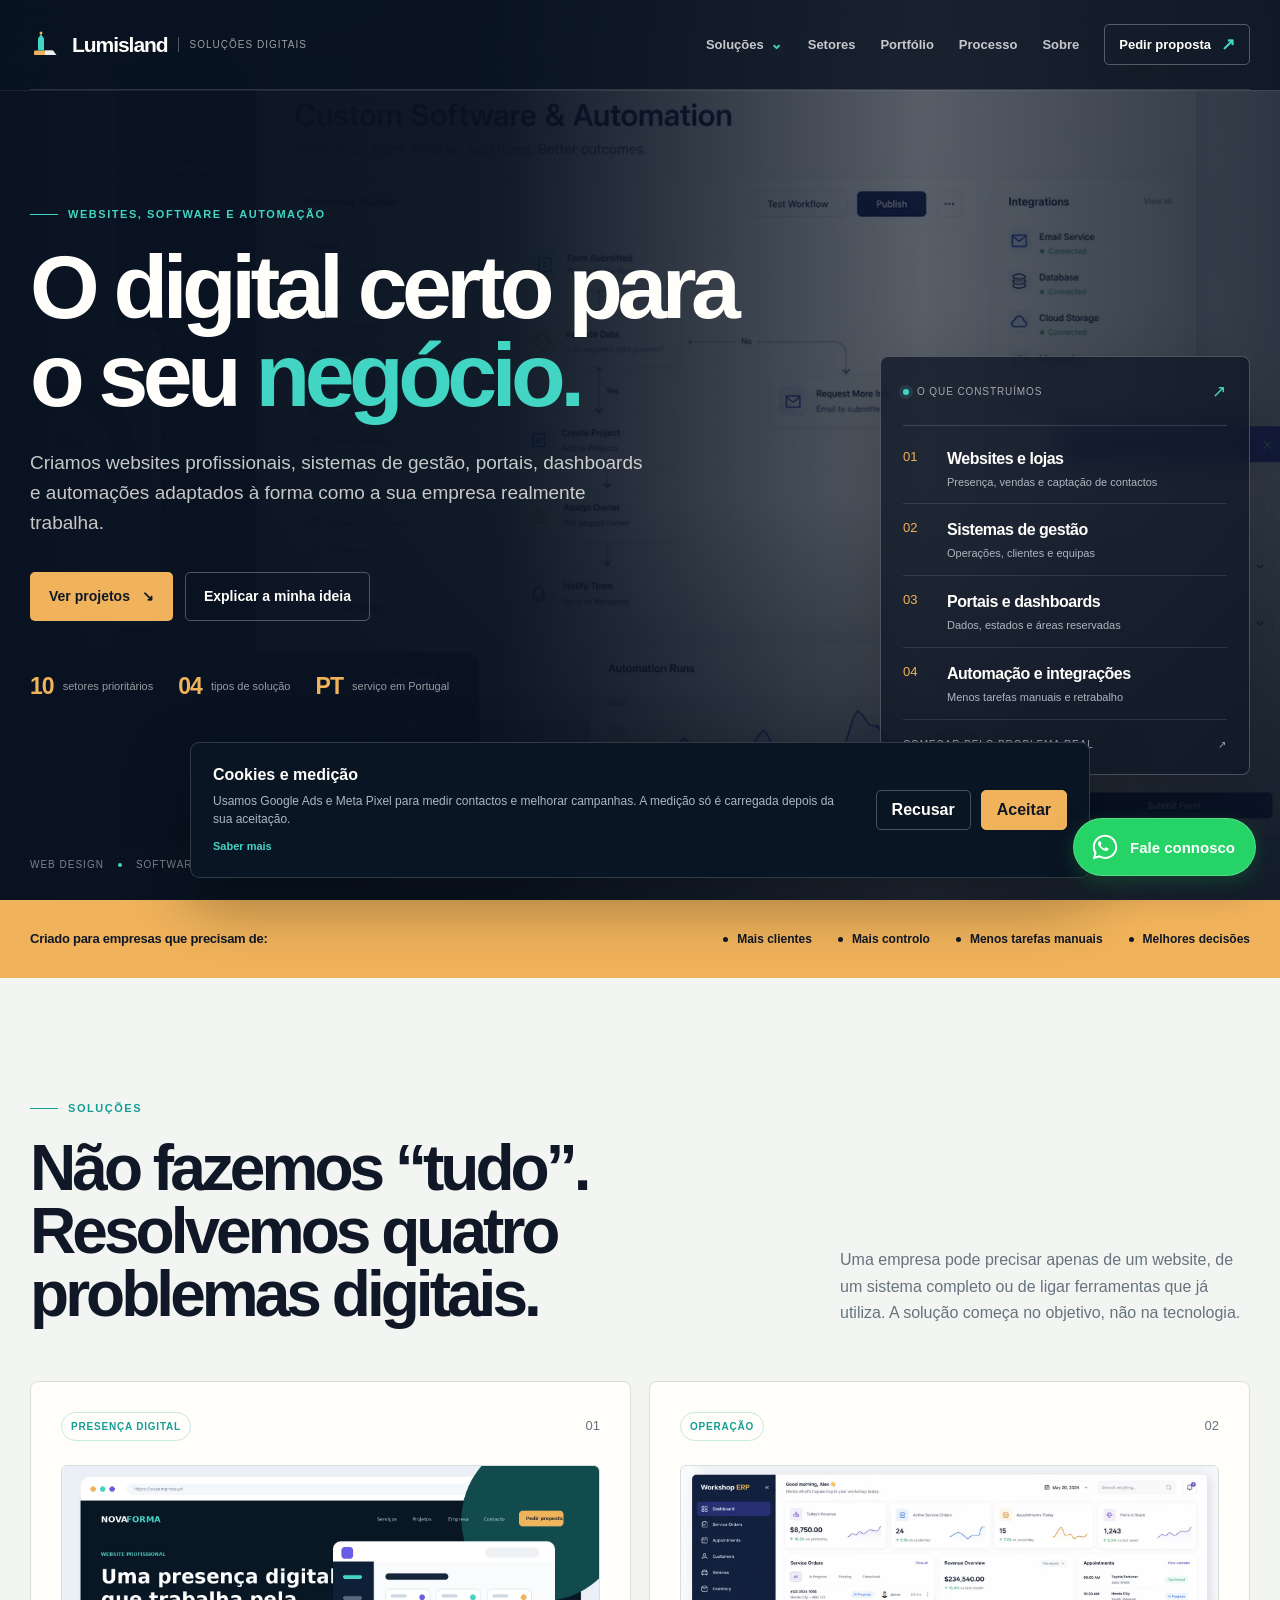
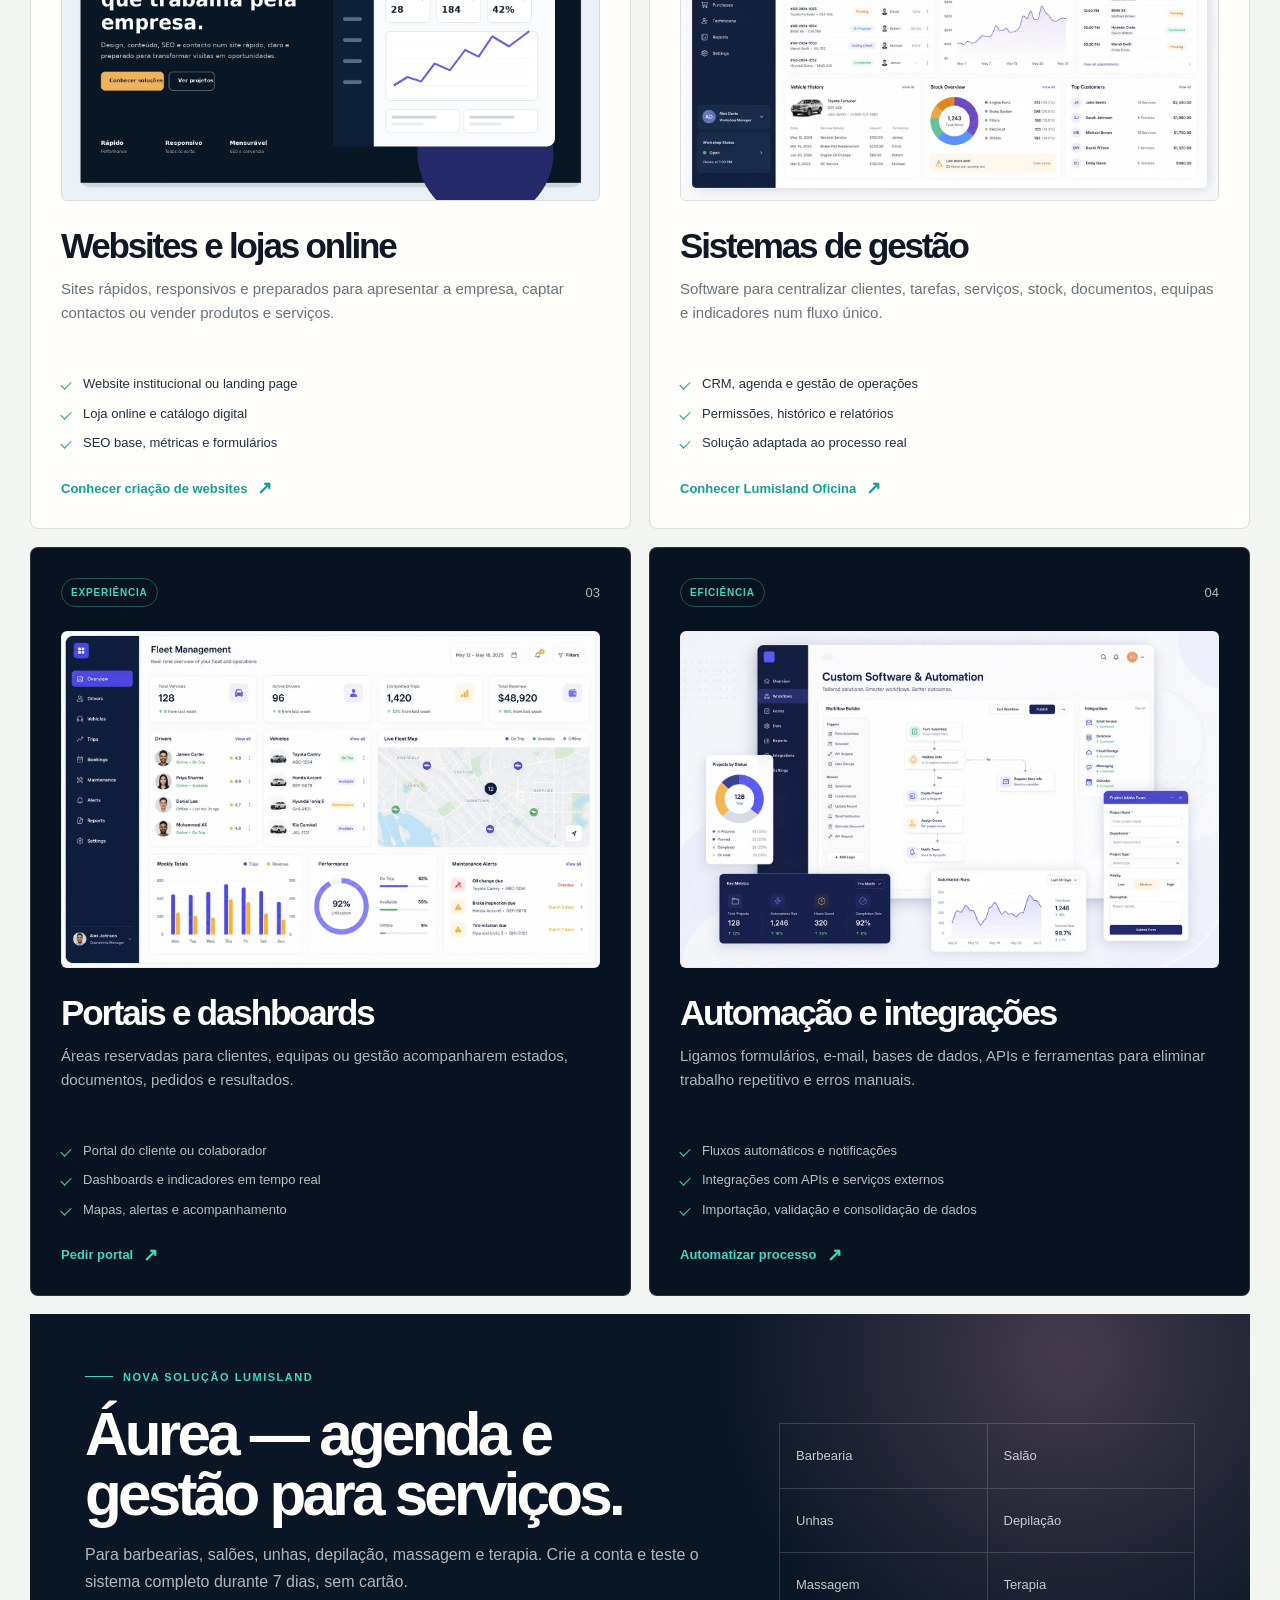
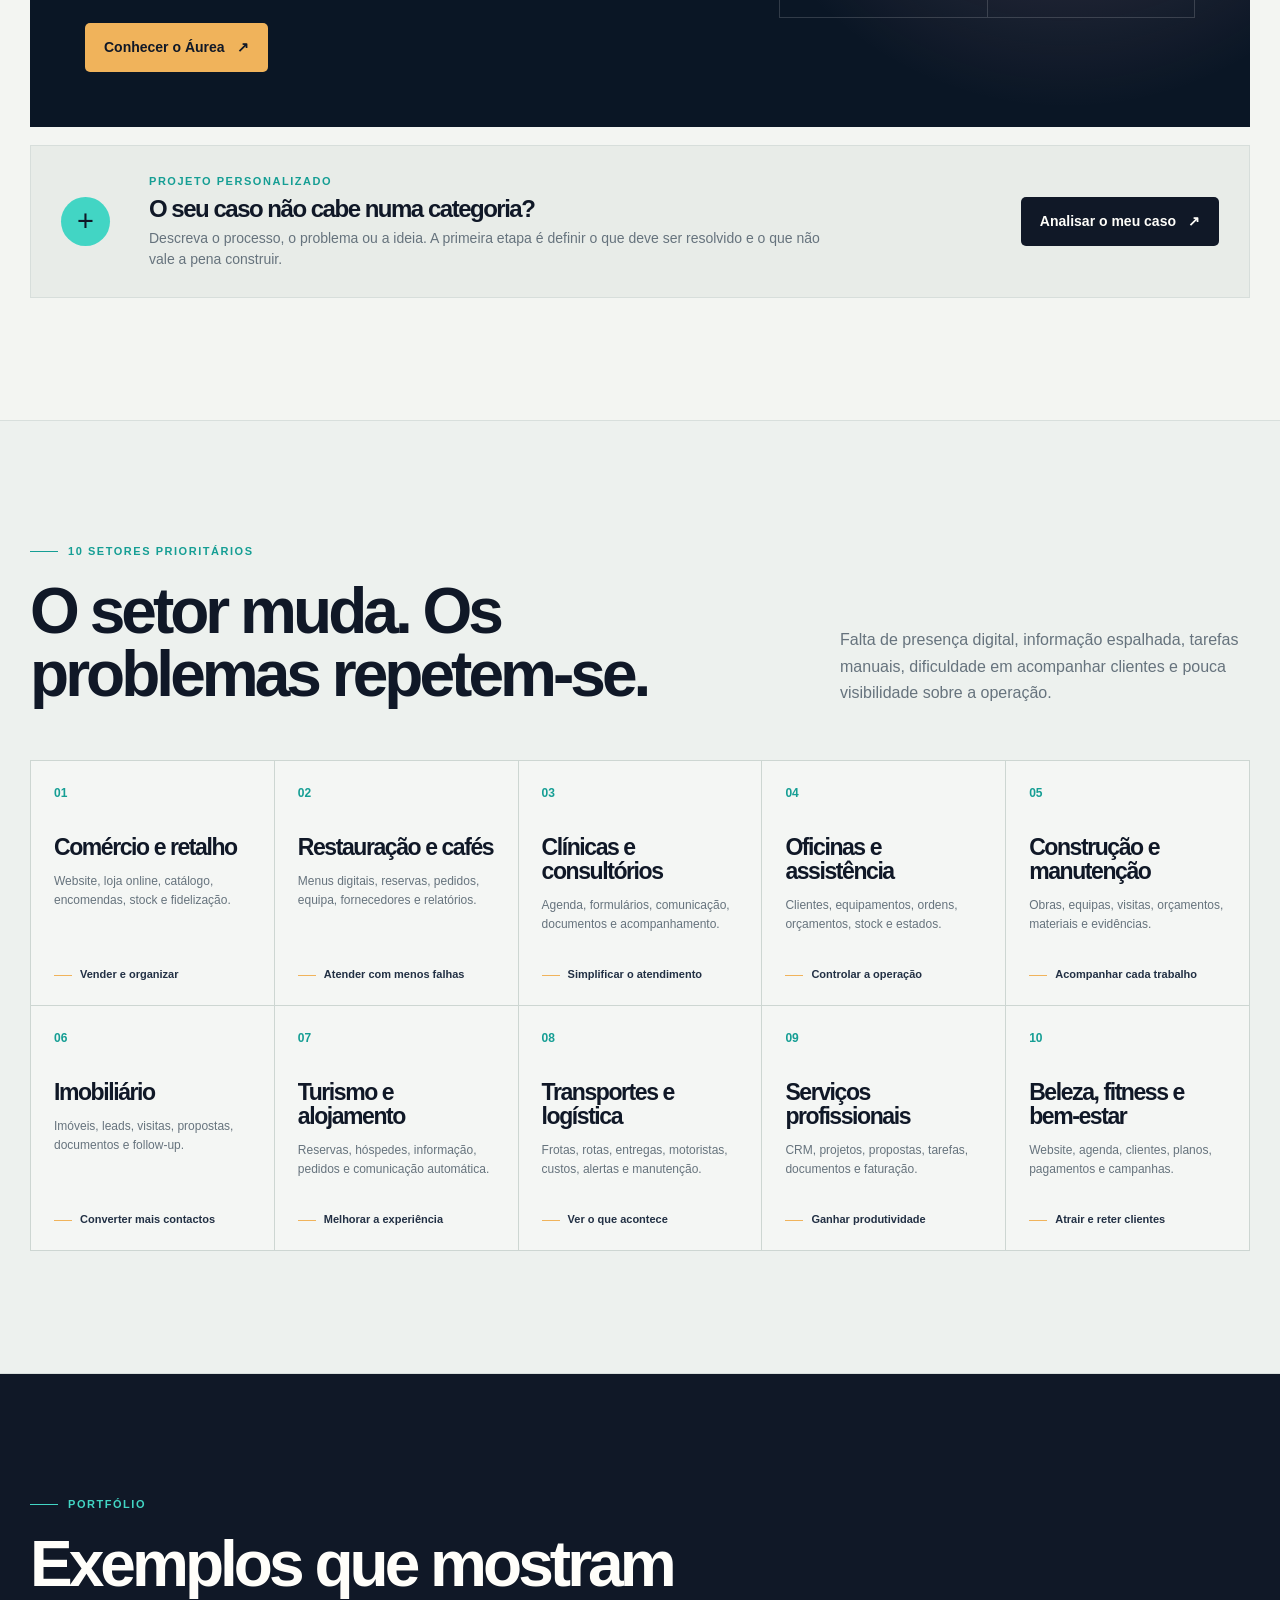
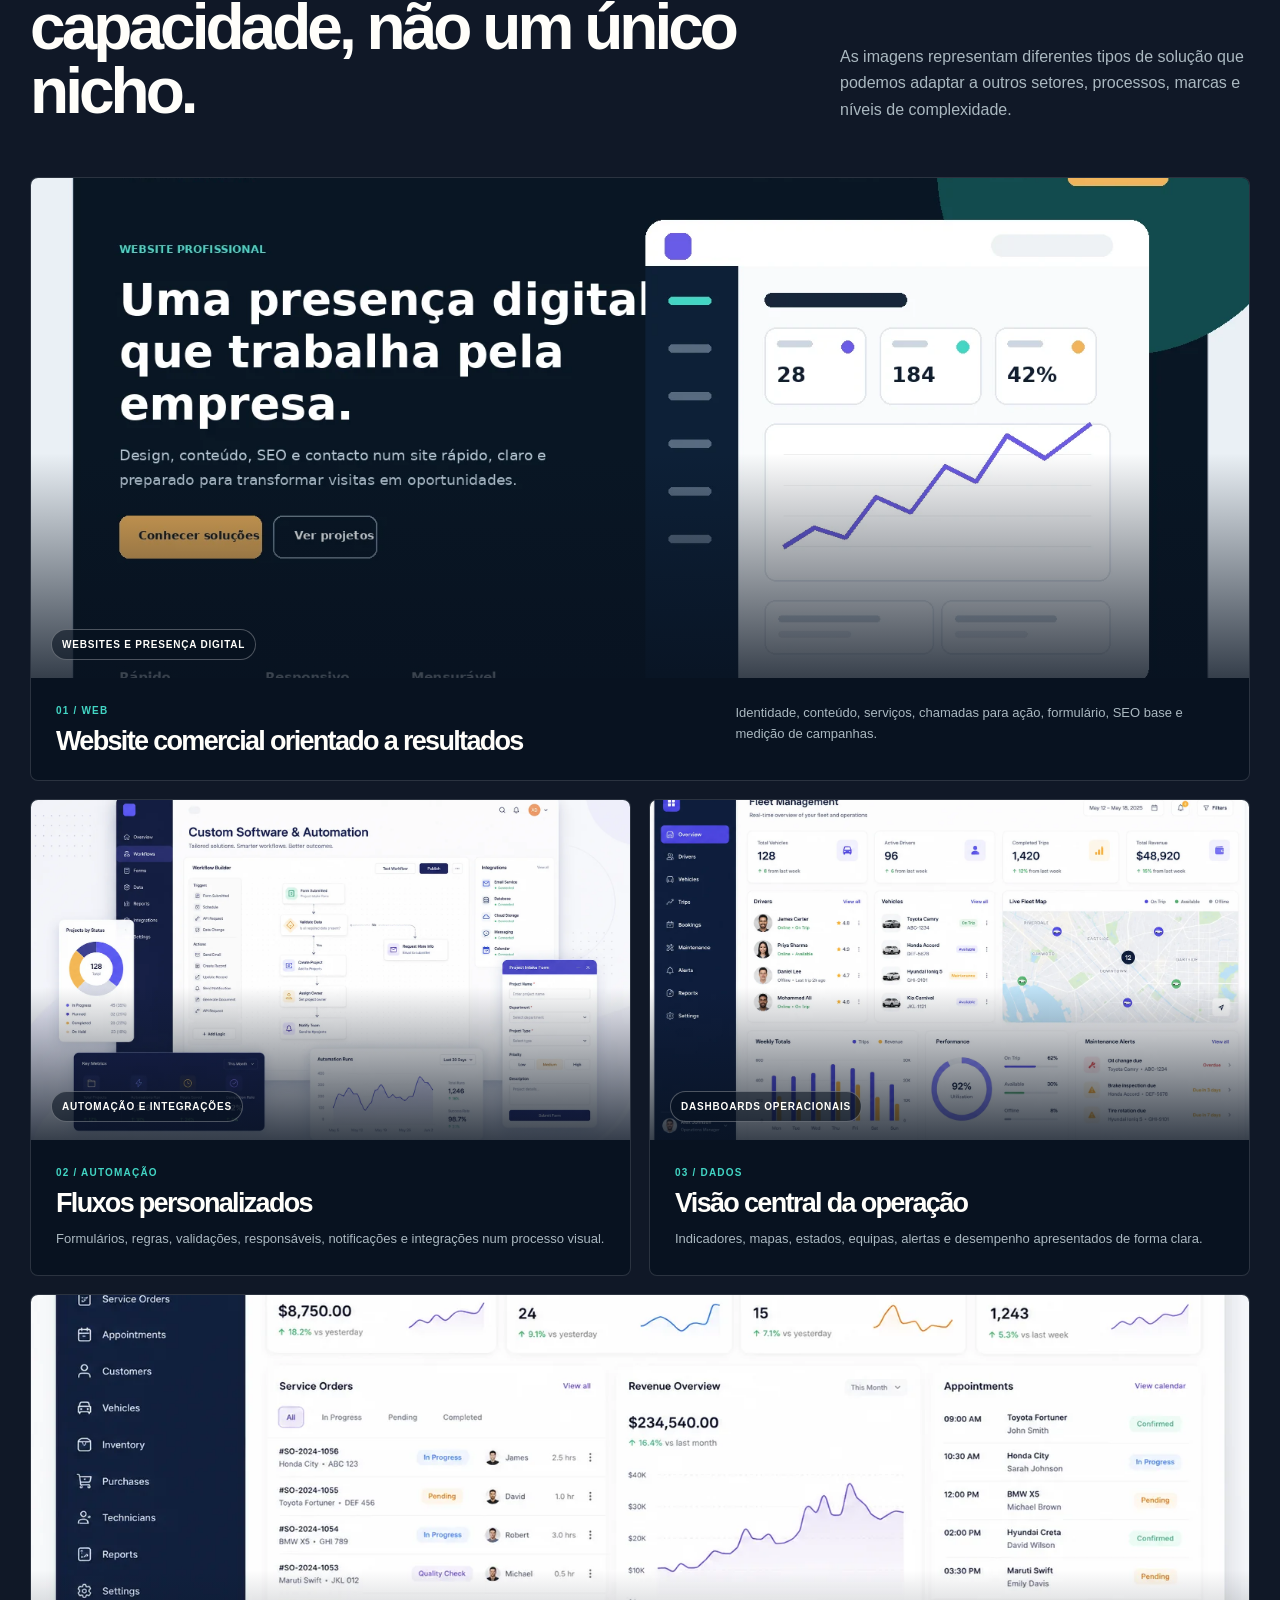
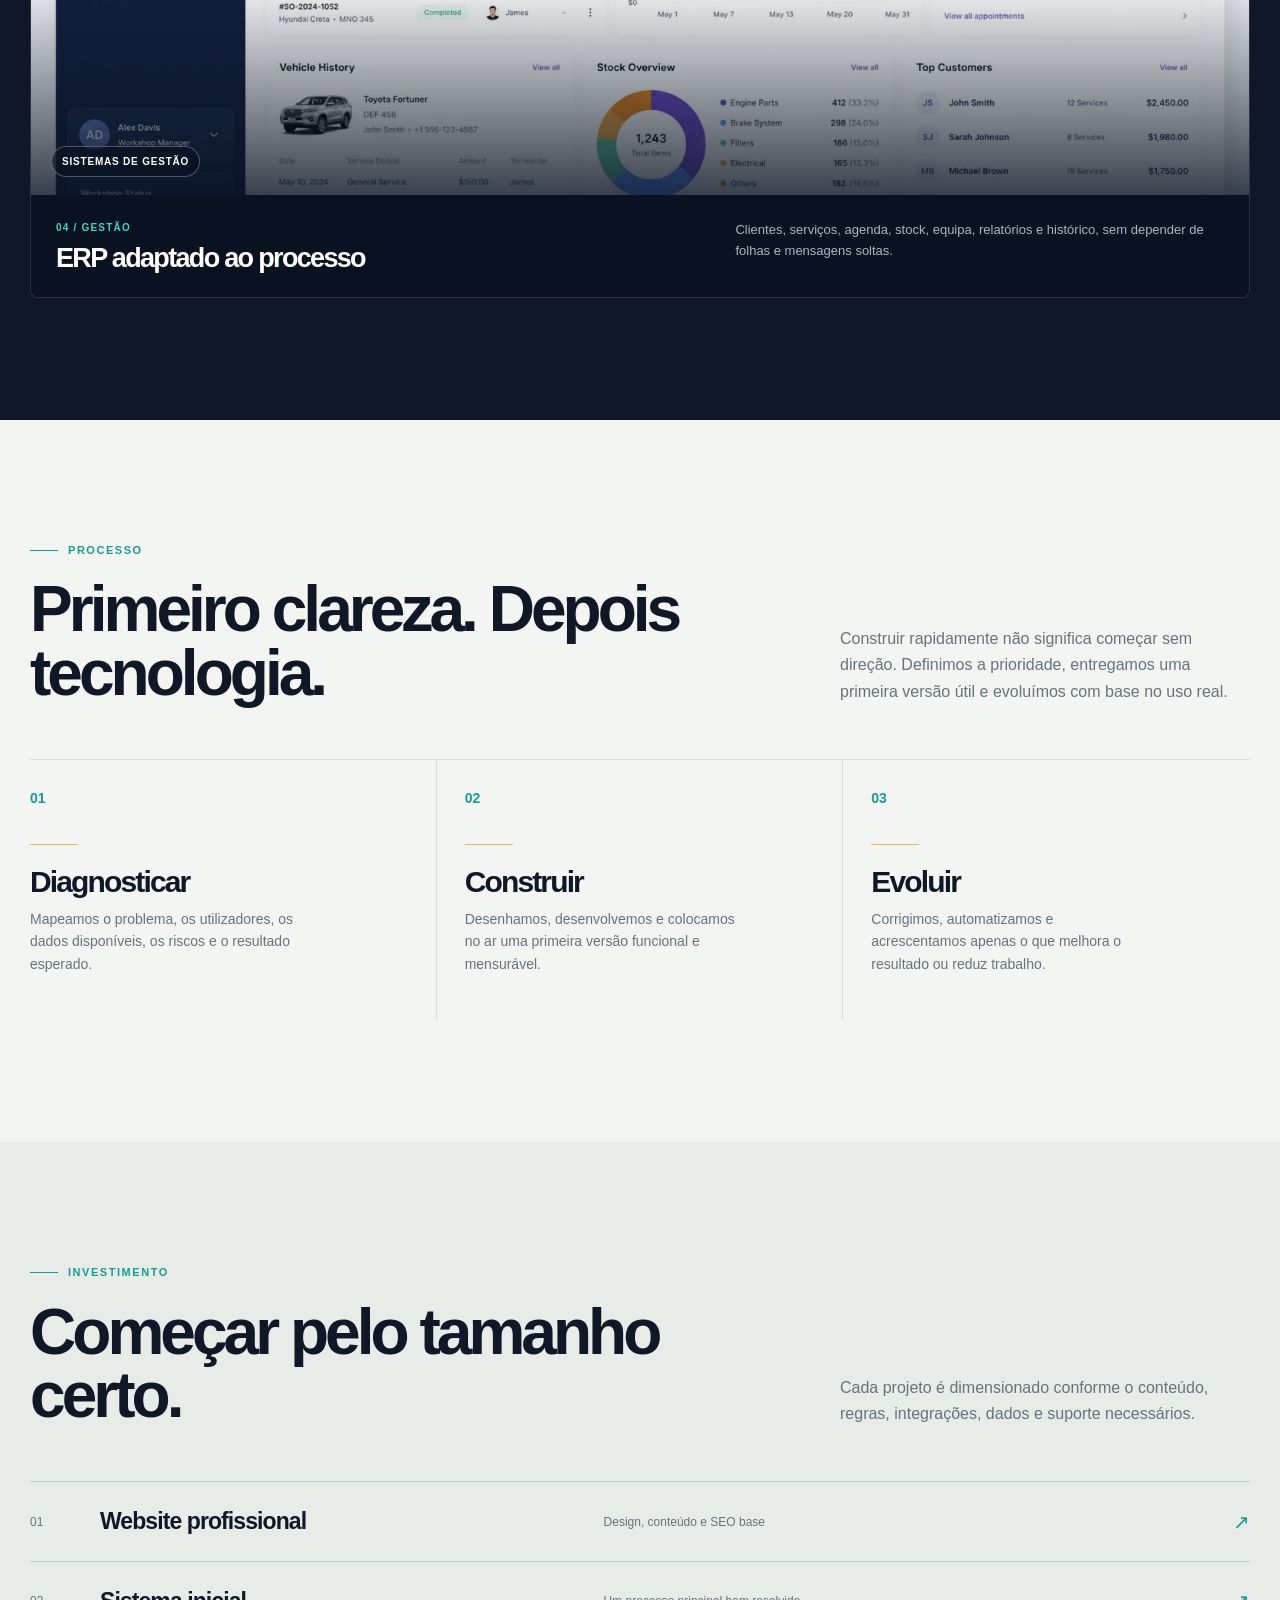
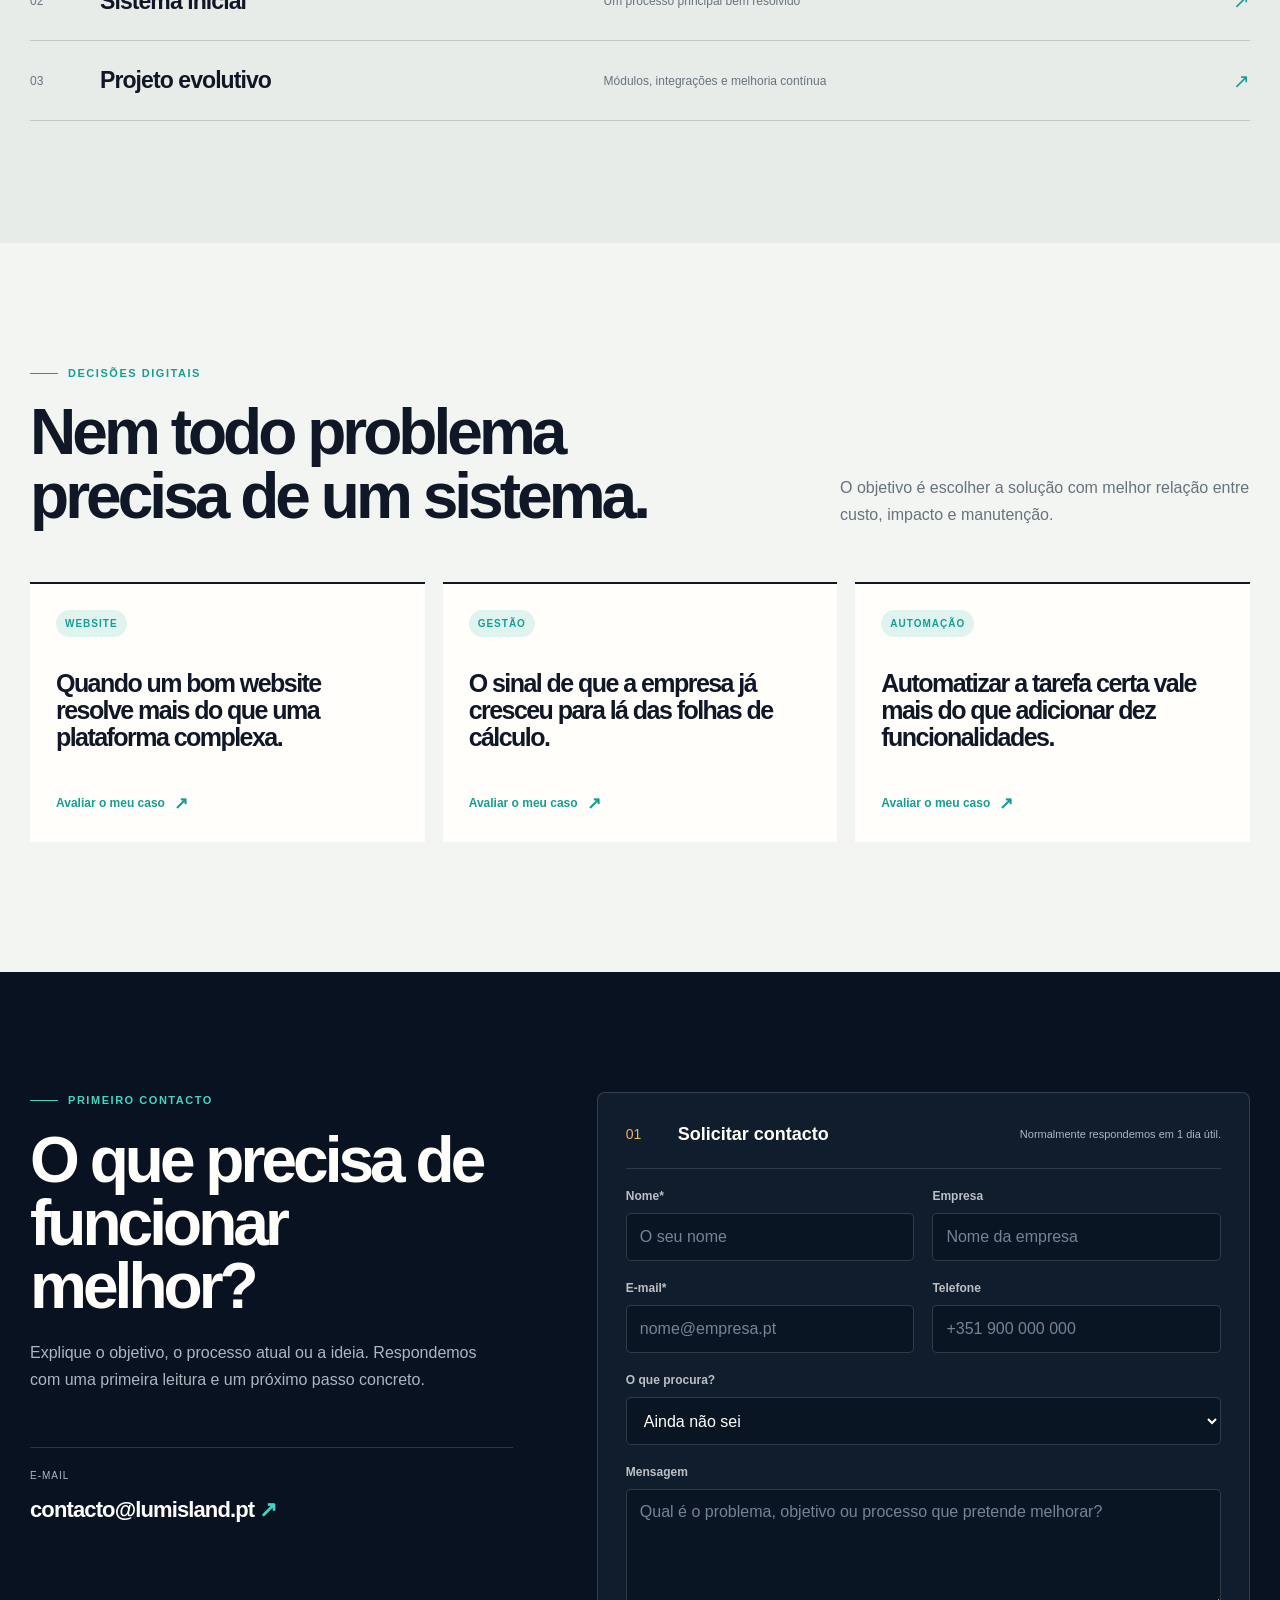
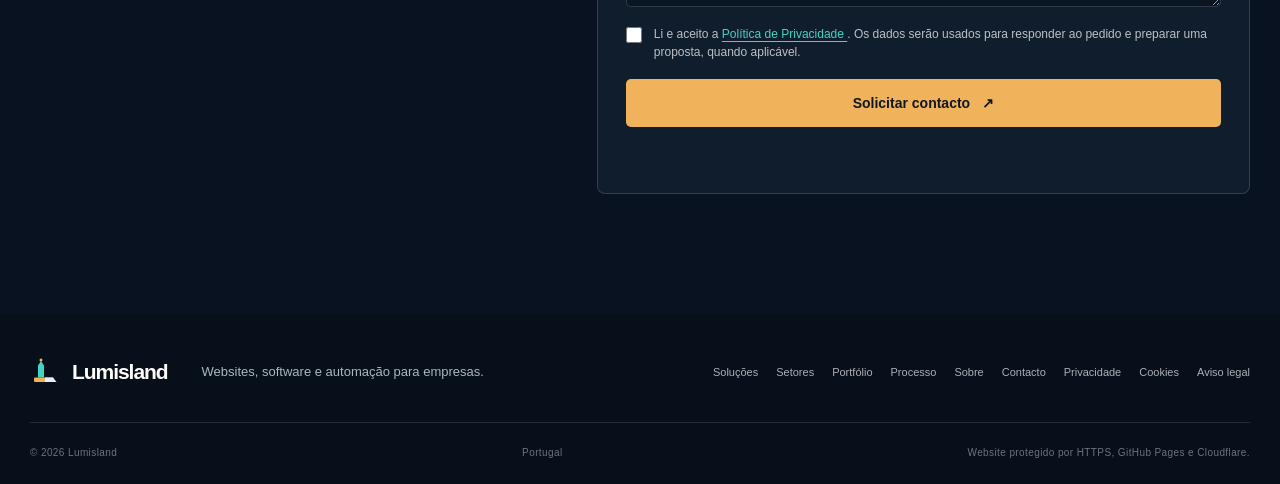
==== commit b49e3f60: "Adiciona landing page multissetorial Áurea" ====
--- a/index.html
+++ b/index.html
@@ -251,7 +251,9 @@
         <details class="nav-dropdown">
           <summary>Soluções <span aria-hidden="true">⌄</span></summary>
           <div class="nav-dropdown-menu">
+            <a href="aurea/"><strong>Áurea</strong><small>Agenda e gestão para serviços</small></a>
             <a href="oficina/"><strong>Oficinas mecânicas</strong><small>Software de gestão para oficinas</small></a>
+            <a href="tvde/"><strong>Frotas TVDE</strong><small>Dashboard de ganhos, despesas e pagamentos</small></a>
             <a href="criacao-de-sites/"><strong>Criação de websites</strong><small>Websites profissionais para empresas</small></a>
           </div>
         </details>
@@ -583,6 +585,16 @@
             </a>
           </article>
         </div>
+
+        <article class="aurea-home-feature">
+          <div class="aurea-home-copy">
+            <p class="eyebrow eyebrow-light"><span class="eyebrow-line"></span> Nova solução Lumisland</p>
+            <h3>Áurea — agenda e gestão para serviços.</h3>
+            <p>Para barbearias, salões, unhas, depilação, massagem e terapia. Crie a conta e teste o sistema completo durante 7 dias, sem cartão.</p>
+            <a class="button button-primary" href="aurea/" data-product="Áurea página">Conhecer o Áurea <span aria-hidden="true">↗</span></a>
+          </div>
+          <div class="aurea-home-sectors" aria-label="Setores disponíveis"><span>Barbearia</span><span>Salão</span><span>Unhas</span><span>Depilação</span><span>Massagem</span><span>Terapia</span></div>
+        </article>
 
         <div class="custom-solution">
           <div class="custom-mark" aria-hidden="true">+</div>
--- a/css/styles.css
+++ b/css/styles.css
@@ -143,6 +143,11 @@
 .card-link span { font-size: 18px; line-height: 1; }
 .card-link-light { color: var(--teal); }
 .custom-solution { display: grid; grid-template-columns: 64px minmax(0,1fr) auto; gap: 24px; align-items: center; margin-top: 18px; padding: 27px 30px; border: 1px solid var(--line); background: var(--paper-strong); }
+.aurea-home-feature { display: grid; grid-template-columns: 1.2fr .8fr; gap: 70px; align-items: center; margin-top: 18px; padding: 55px; overflow: hidden; background: radial-gradient(circle at 85% 10%,rgba(216,154,173,.28),transparent 32%),#0a1625; color: var(--white); }
+.aurea-home-copy h3 { max-width: 720px; font-size: clamp(38px,4.7vw,66px); }
+.aurea-home-copy > p:not(.eyebrow) { max-width: 650px; margin: 18px 0 28px; color: var(--muted-light); line-height: 1.65; }
+.aurea-home-sectors { display: grid; grid-template-columns: repeat(2,1fr); border-top: 1px solid rgba(255,255,255,.16); border-left: 1px solid rgba(255,255,255,.16); }
+.aurea-home-sectors span { padding: 22px 16px; border-right: 1px solid rgba(255,255,255,.16); border-bottom: 1px solid rgba(255,255,255,.16); color: rgba(255,255,255,.75); font-family: var(--display); font-size: 13px; }
 .custom-mark { width: 49px; height: 49px; display: grid; place-items: center; border-radius: 50%; background: var(--teal); color: var(--ink); font-family: var(--display); font-size: 29px; }
 .custom-solution .eyebrow { margin-bottom: 8px; }
 .custom-solution h3 { margin-bottom: 7px; font-size: 24px; }
@@ -301,6 +306,7 @@
   .service-grid { grid-template-columns: 1fr; }
   .service-card > p { min-height: 0; }
   .custom-solution { grid-template-columns: 52px 1fr; }
+  .aurea-home-feature { grid-template-columns: 1fr; gap: 45px; }
   .custom-solution .button { grid-column: 1/-1; justify-self: start; }
   .sector-grid { grid-template-columns: repeat(2,minmax(0,1fr)); }
   .showcase-grid { grid-template-columns: 1fr; }
@@ -330,6 +336,7 @@
   .service-card { padding: 20px; }
   .service-card h3 { font-size: 30px; }
   .custom-solution { grid-template-columns: 1fr; padding: 23px; }
+  .aurea-home-feature { padding: 32px 23px; }
   .custom-solution .button { grid-column: auto; }
   .sector-grid { grid-template-columns: 1fr; }
   .sector-card { min-height: 210px; }
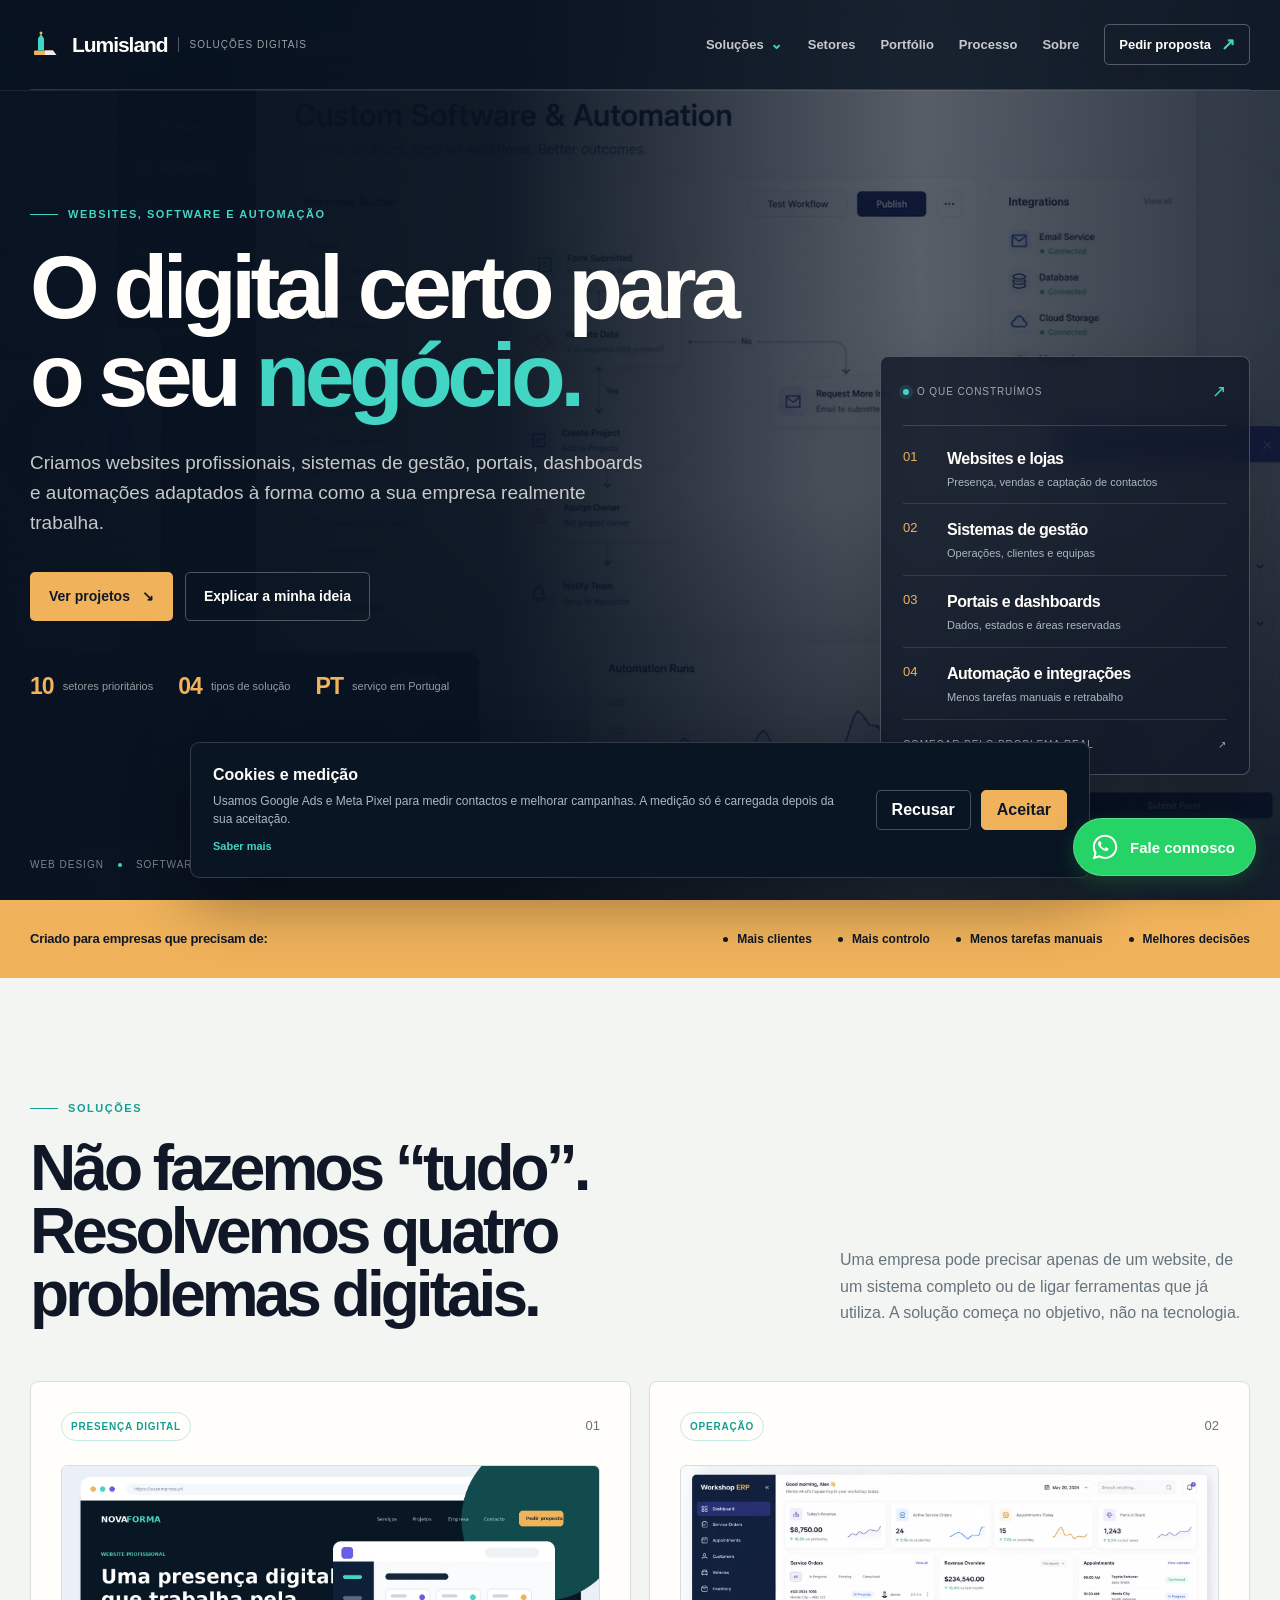
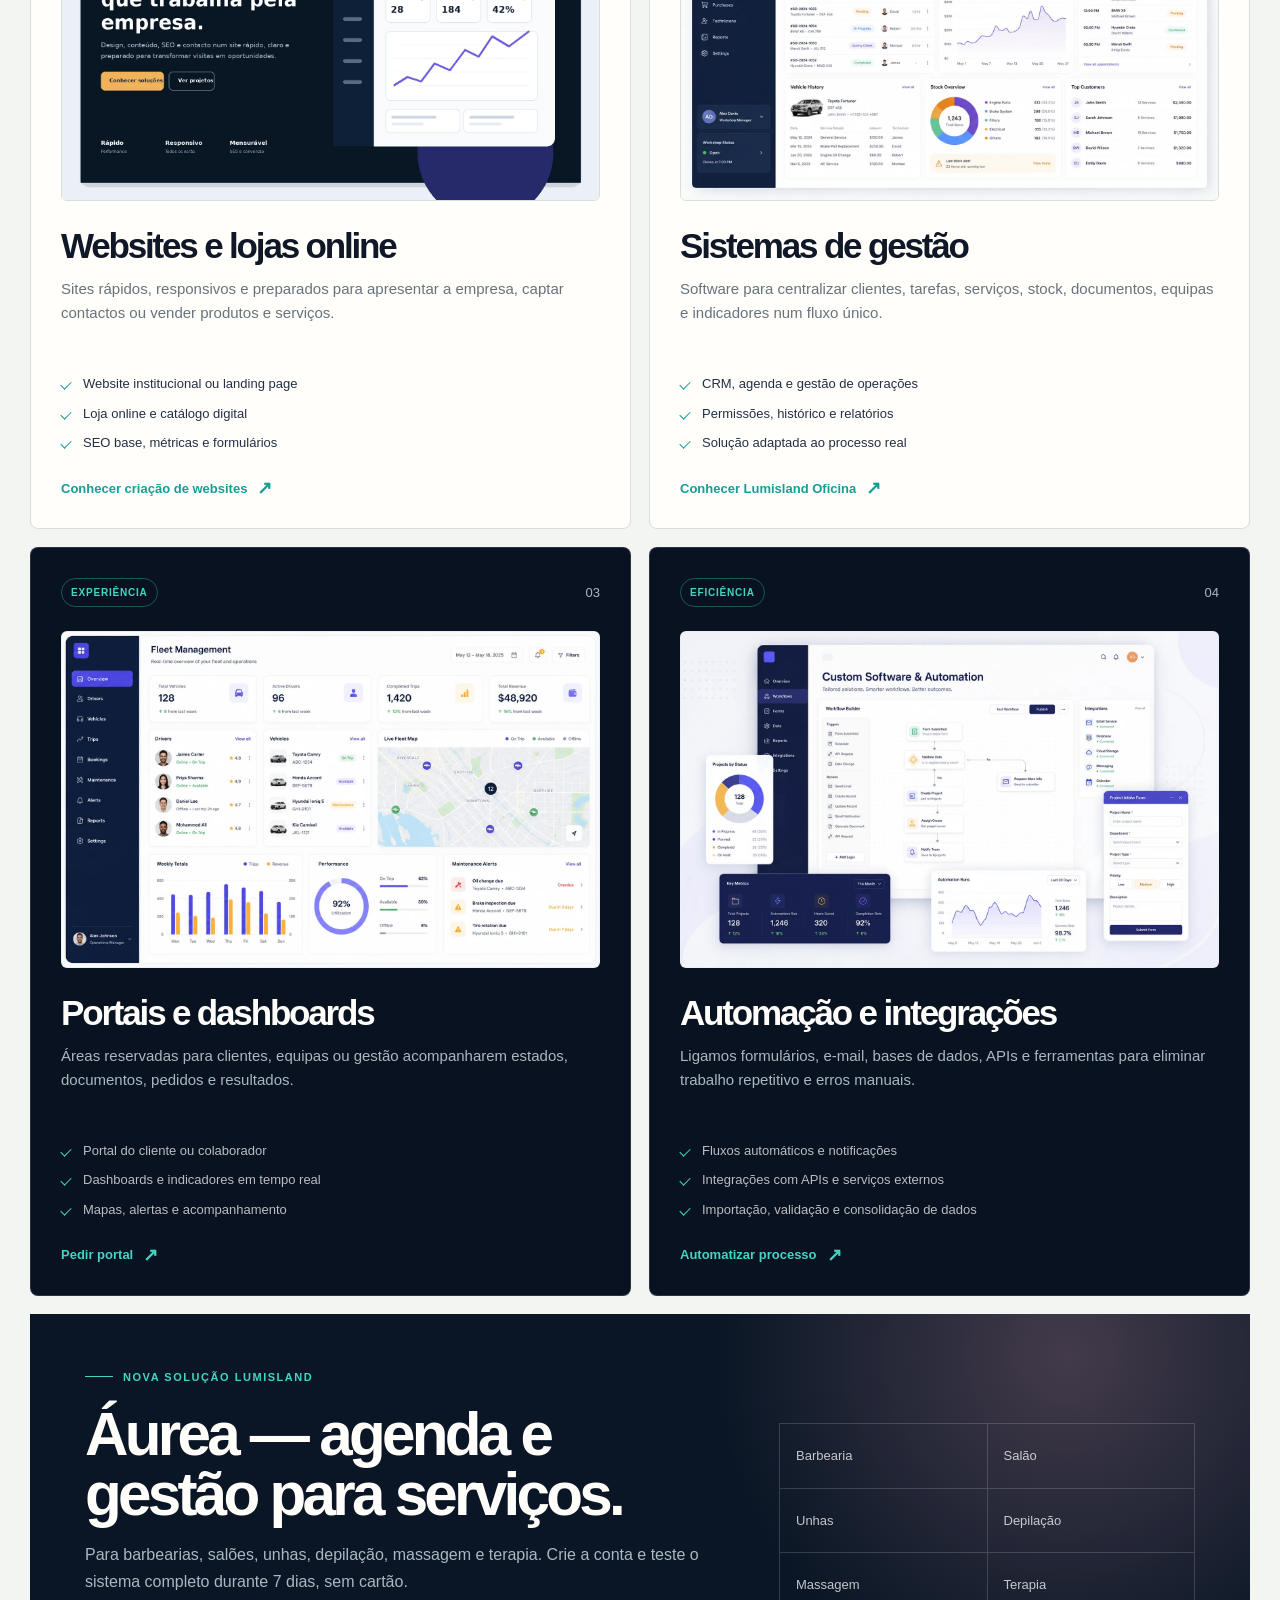
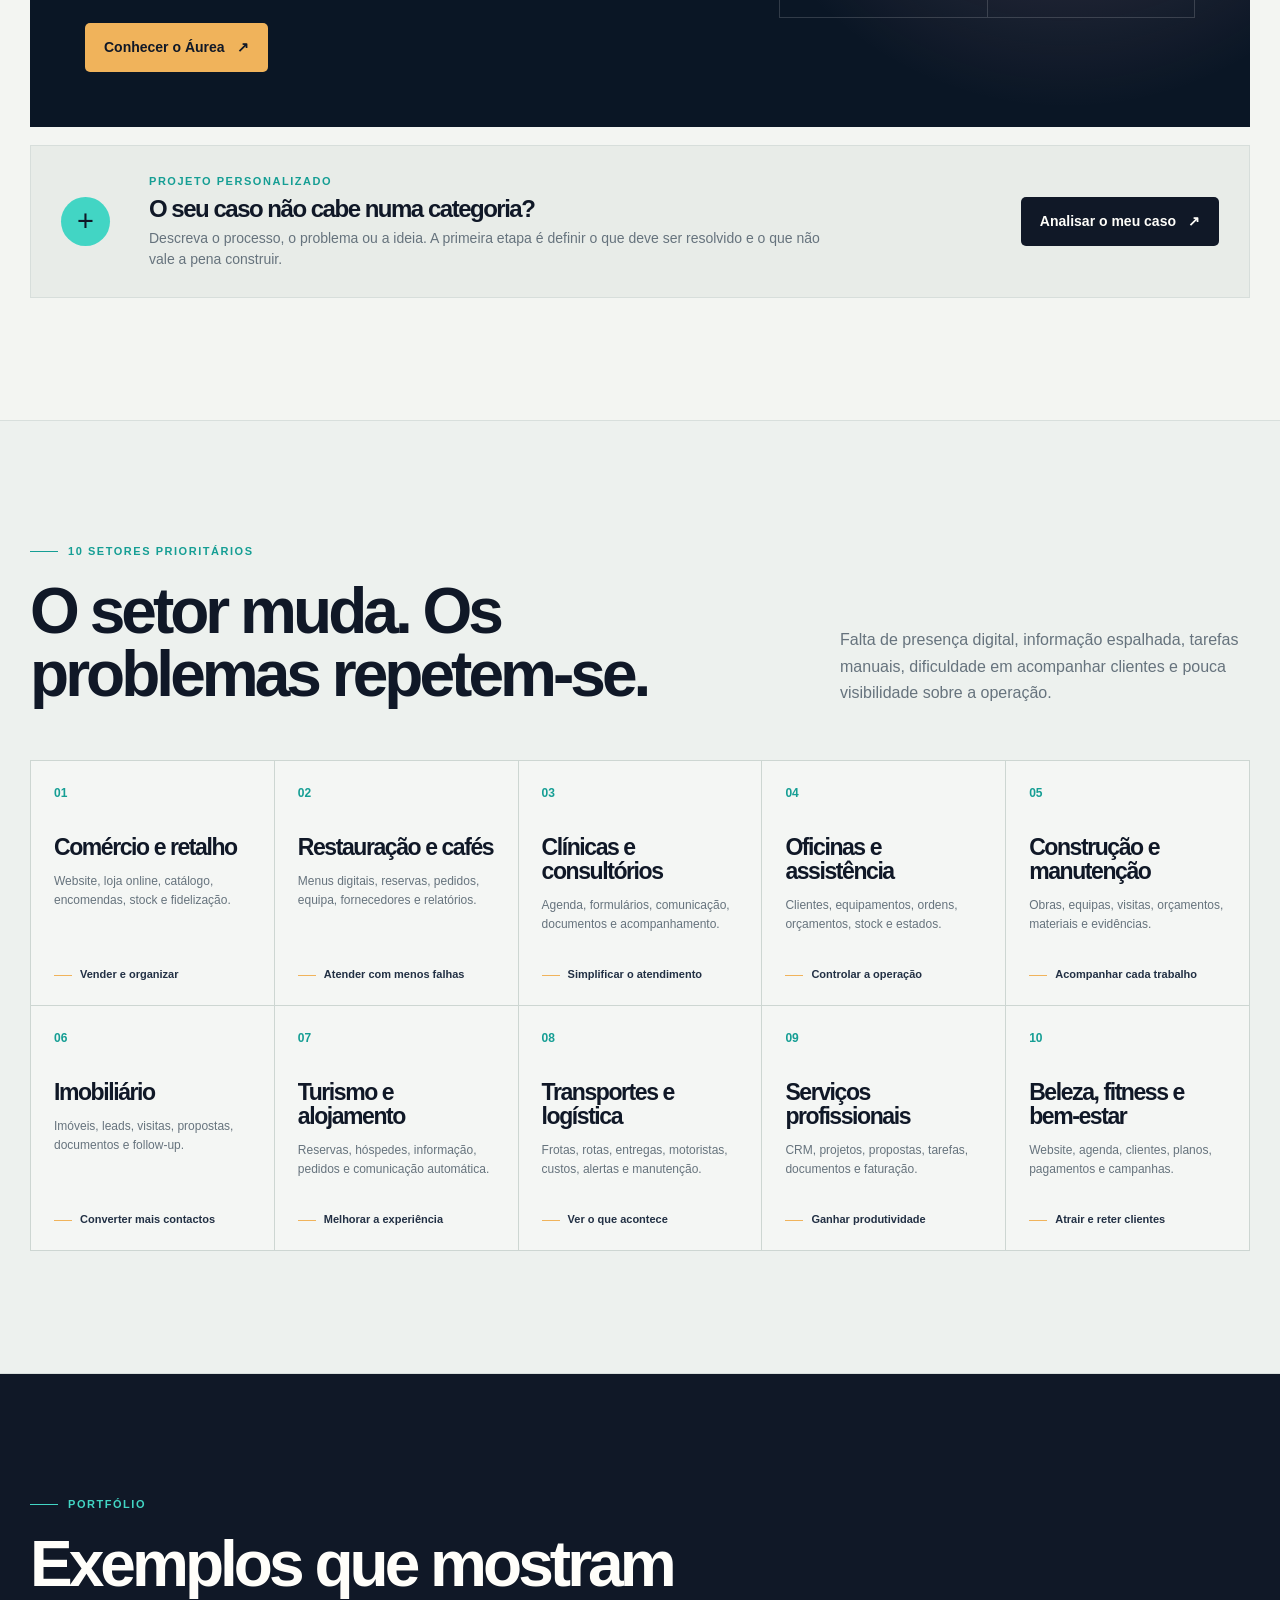
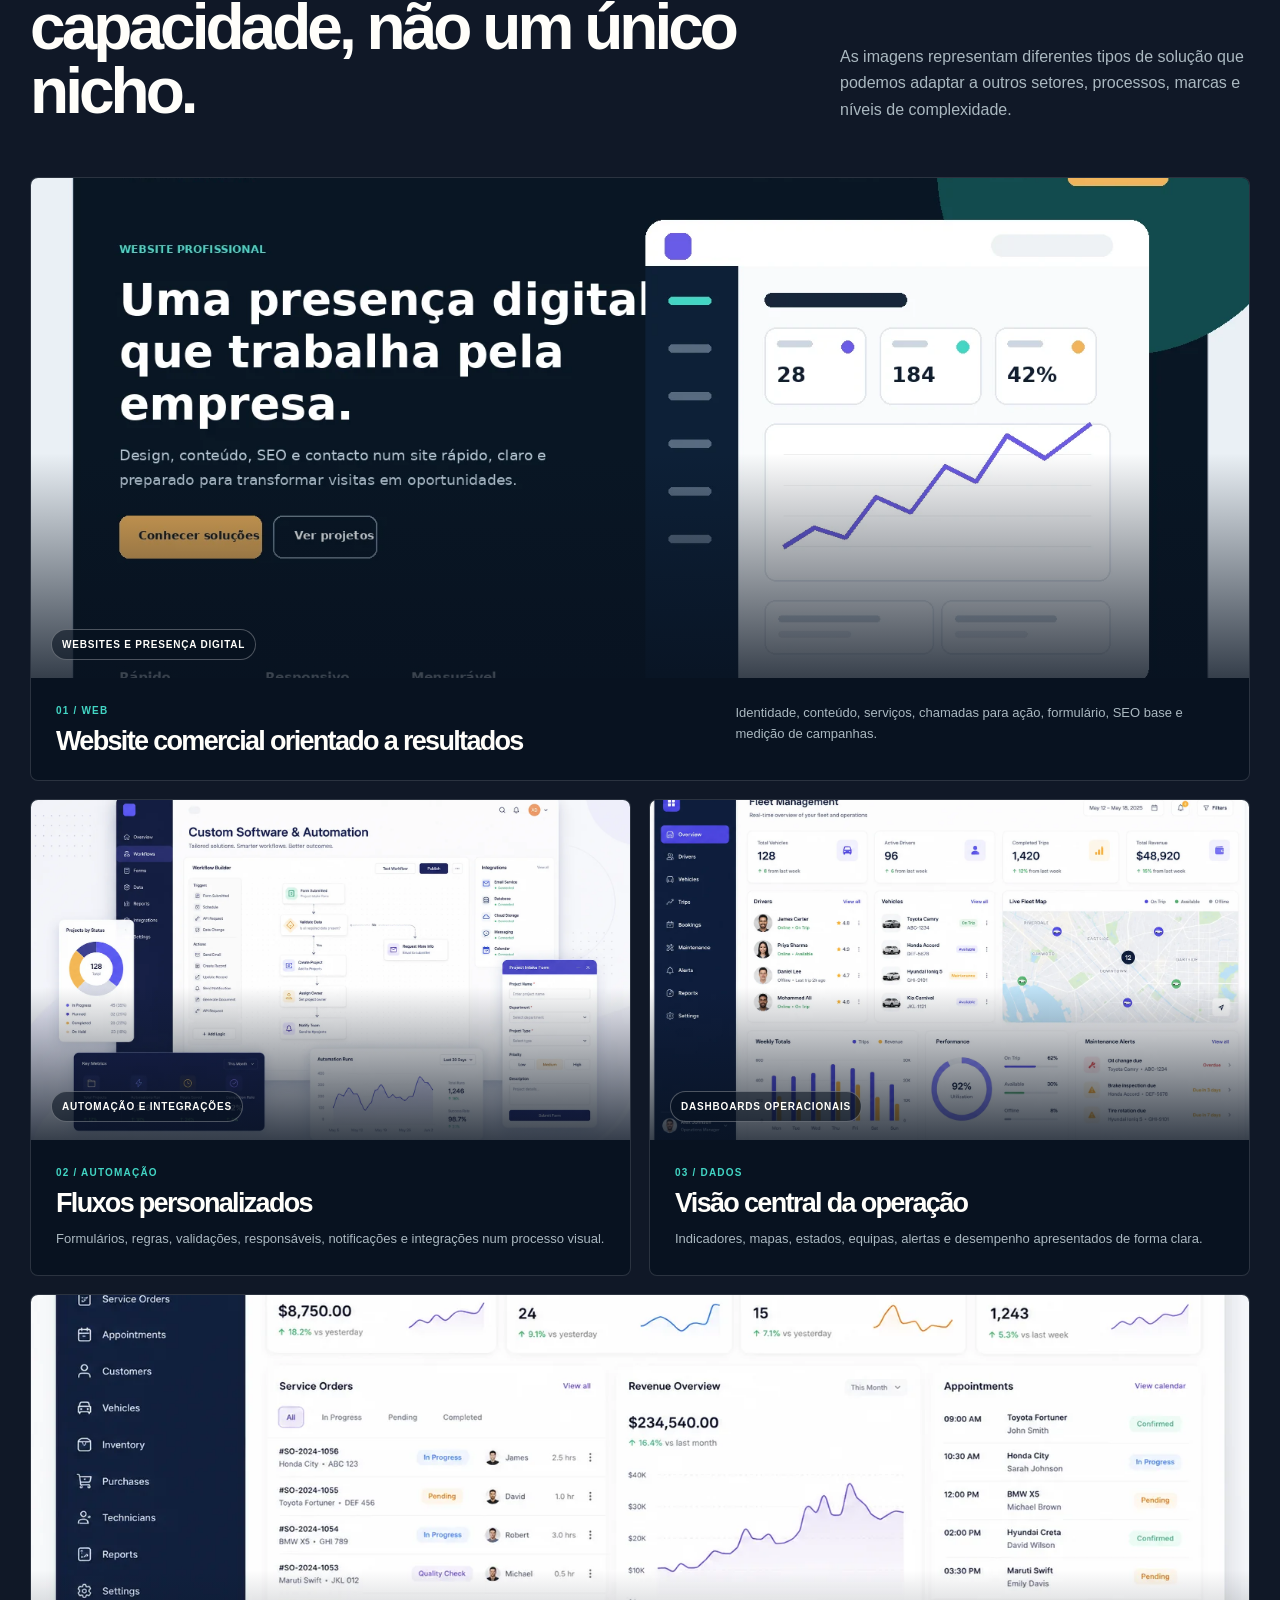
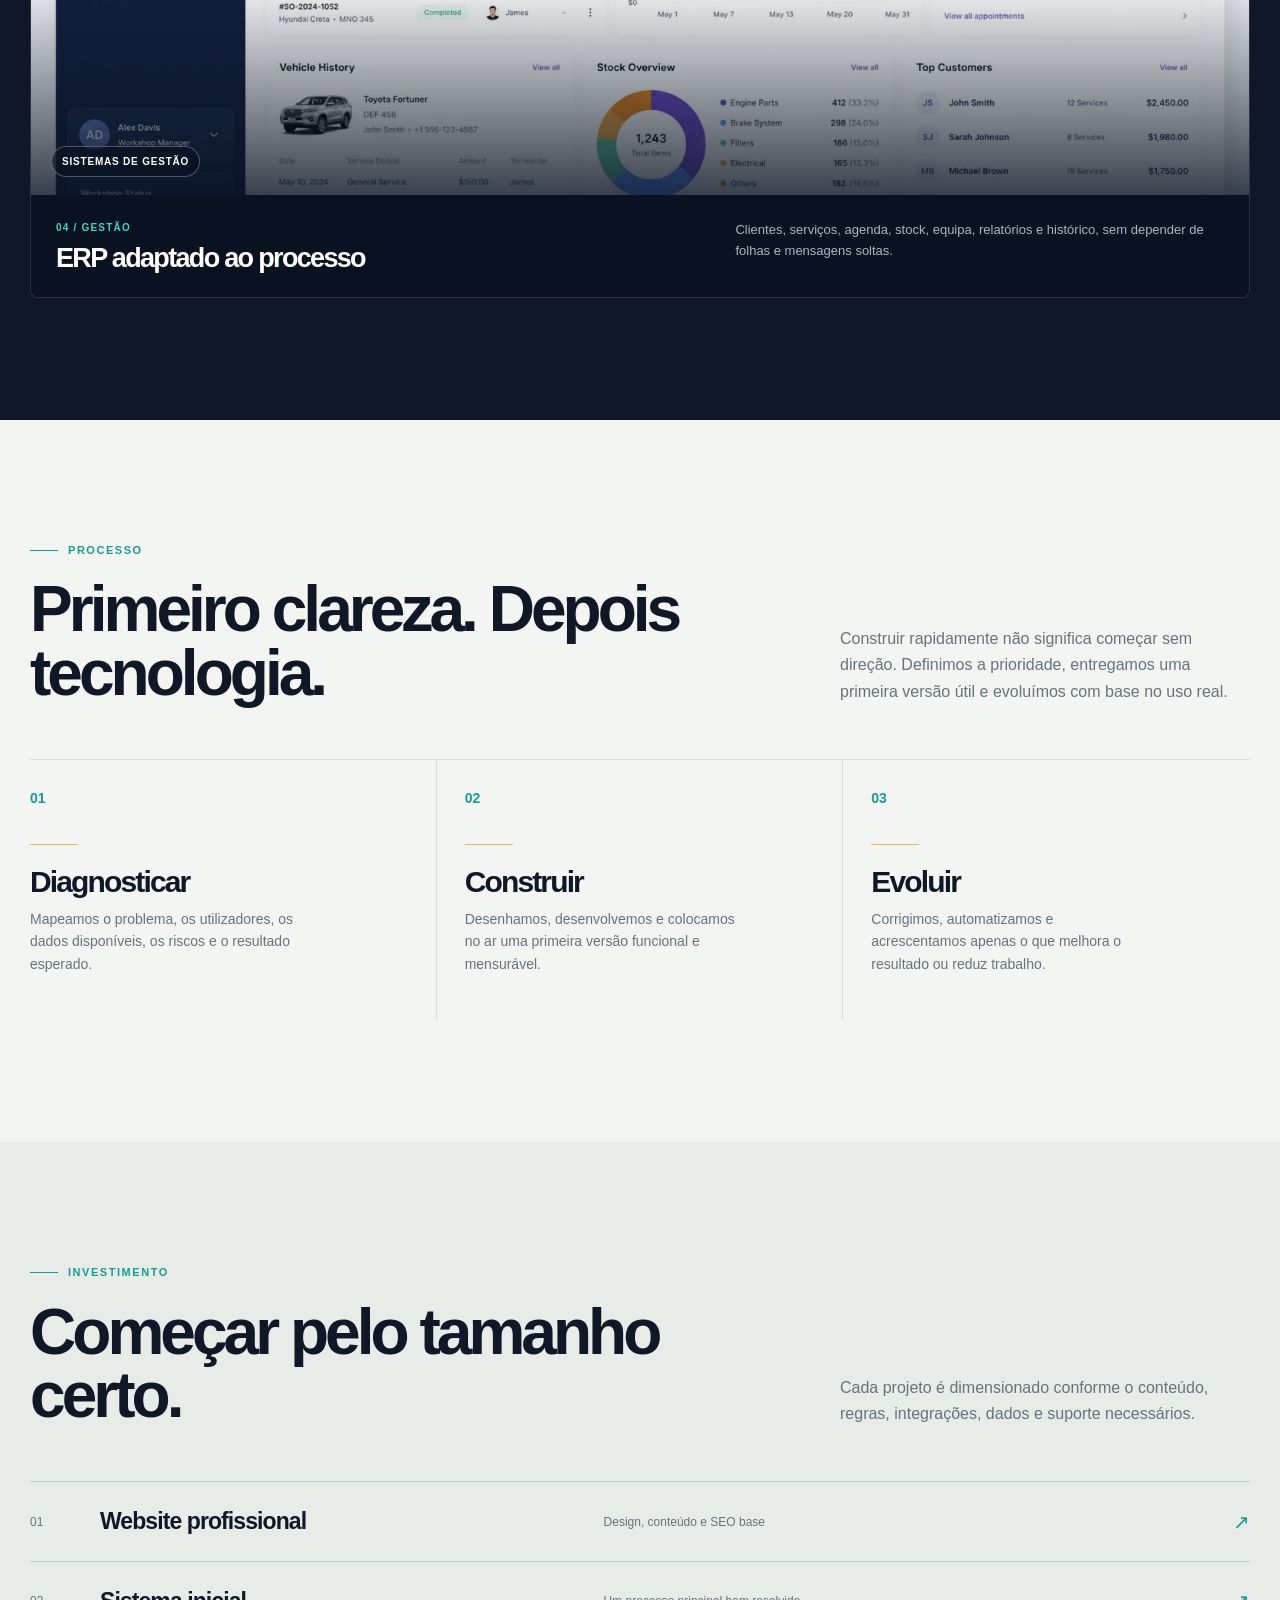
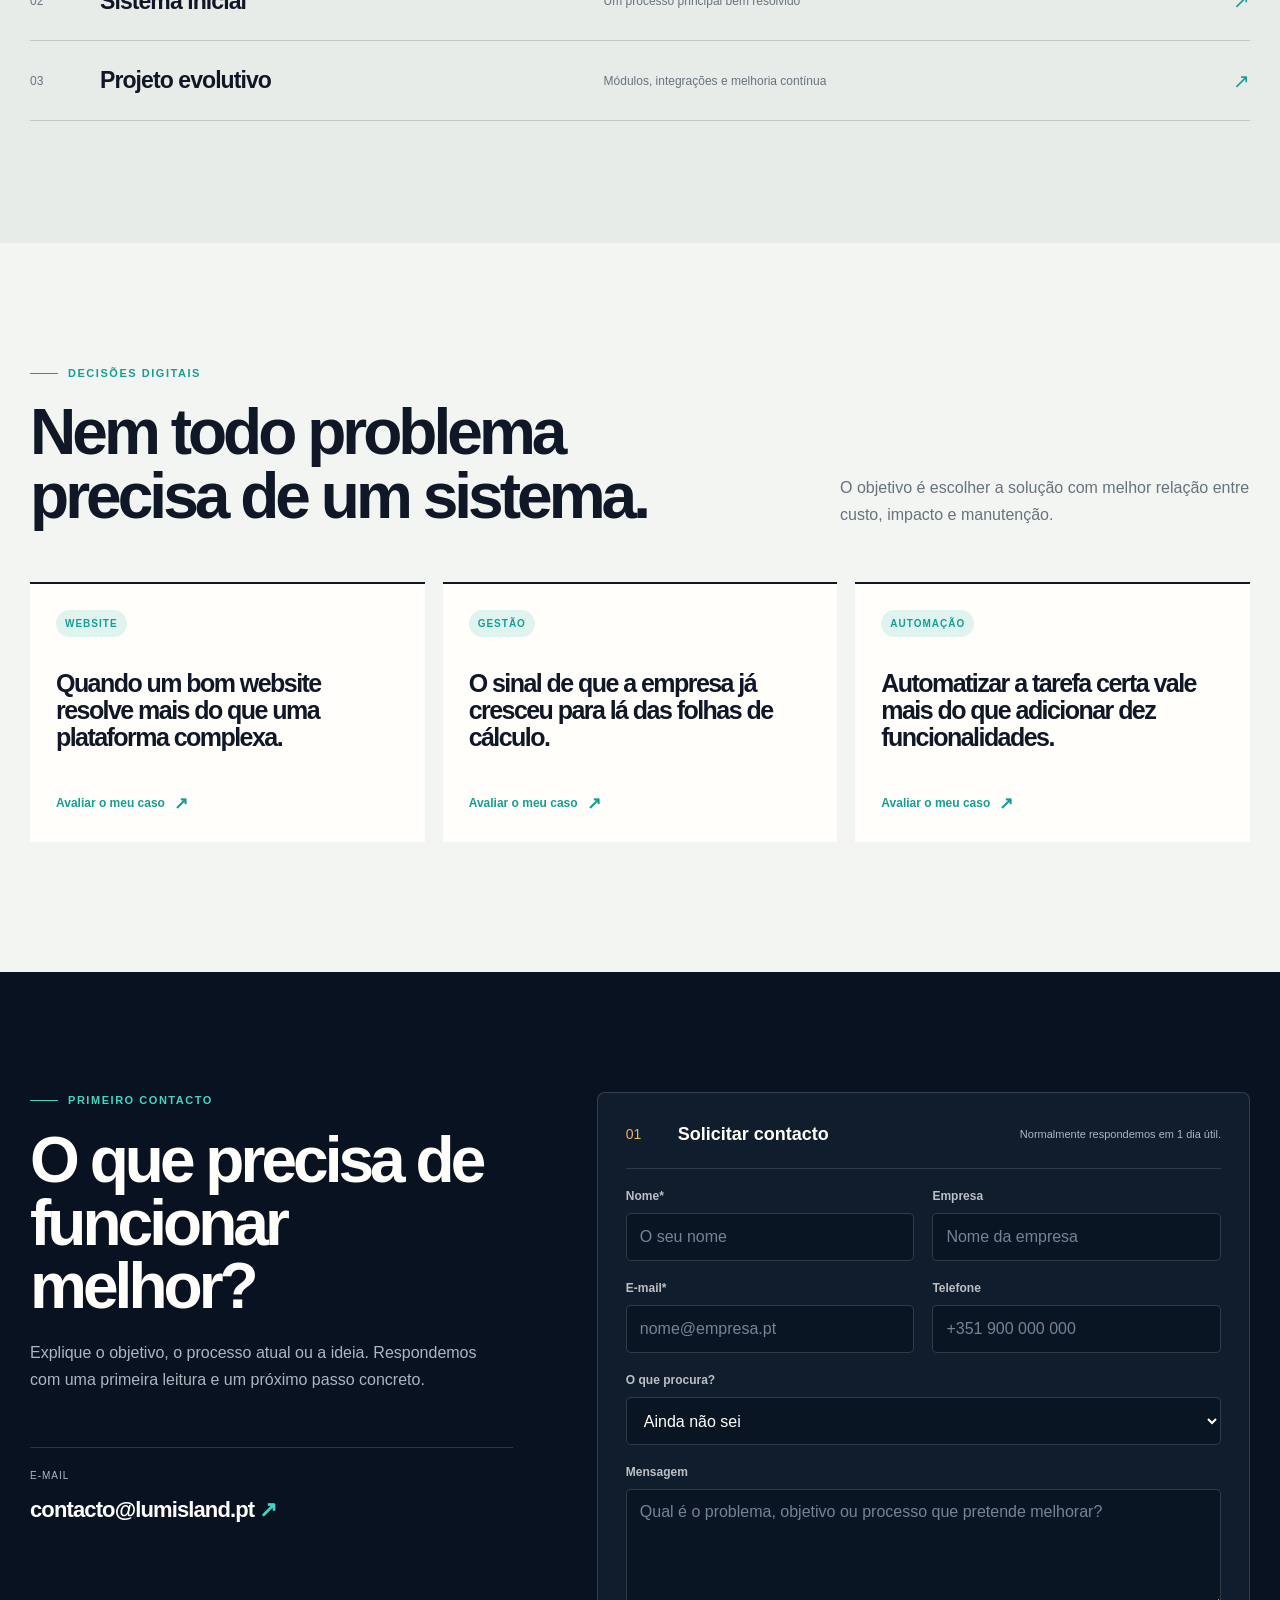
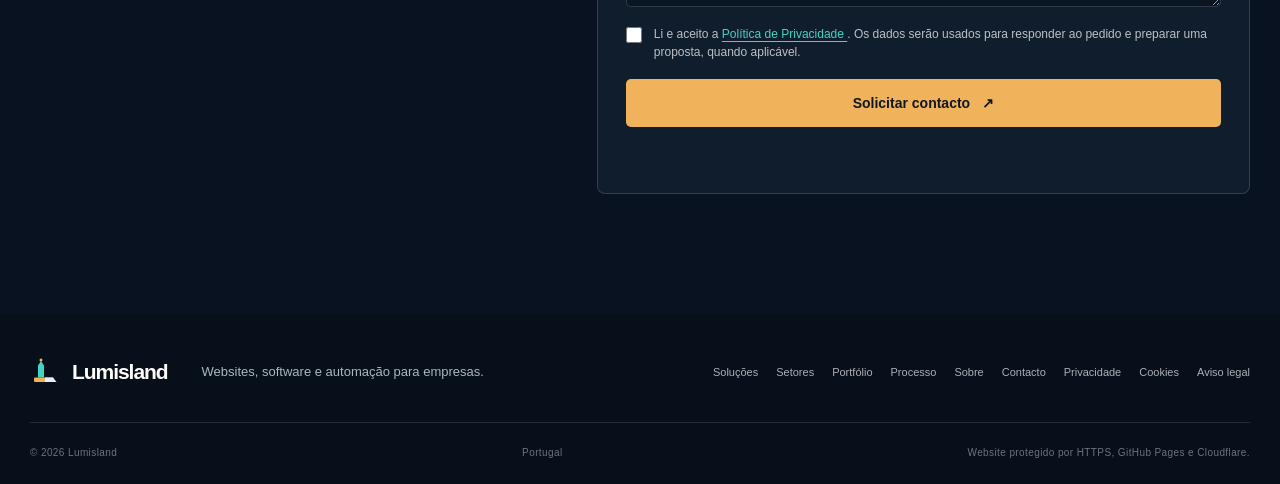
==== commit 43a7bc5b: "Torna experiência Áurea mais visual" ====
--- a/index.html
+++ b/index.html
@@ -56,7 +56,7 @@
     rel="stylesheet"
   >
 
-  <link rel="stylesheet" href="css/styles.css?v=20260801-2">
+  <link rel="stylesheet" href="css/styles.css?v=20260814-2">
 
   <script src="js/analytics.js" defer></script>
 
@@ -1333,6 +1333,6 @@
     </span>
   </a>
 
-  <script src="js/app.js?v=20260801-2" defer></script>
+  <script src="js/app.js?v=20260814-2" defer></script>
 </body>
 </html>
--- a/css/styles.css
+++ b/css/styles.css
@@ -16,6 +16,24 @@
   --radius-large: 18px;
   --display: "Space Grotesk", "Arial Narrow", Arial, sans-serif;
   --body: "DM Sans", Arial, sans-serif;
+}
+
+/* Shared motion language across every Lumisland page. */
+.site-header { transition: background-color 280ms ease, box-shadow 280ms ease, backdrop-filter 280ms ease; }
+.site-header.is-scrolled { background: rgba(8,18,32,.9); box-shadow: 0 12px 35px rgba(0,0,0,.16); backdrop-filter: blur(16px); }
+.button, .nav-cta, .card-link { transition: transform 180ms ease, background-color 180ms ease, border-color 180ms ease, color 180ms ease, box-shadow 180ms ease; }
+.button:hover, .nav-cta:hover { transform: translateY(-2px); }
+.service-card, .workshop-feature, .feature-grid article, .sector-grid article, .resource-grid article, .price-card, .plan-card { transition: transform 320ms cubic-bezier(.2,.75,.2,1), box-shadow 320ms ease, border-color 320ms ease; }
+.service-card:hover, .workshop-feature:hover, .feature-grid article:hover, .sector-grid article:hover, .resource-grid article:hover { z-index: 1; transform: translateY(-6px); box-shadow: 0 24px 55px rgba(8,18,32,.12); }
+.motion-ready [data-reveal] { opacity: 0; transform: translateY(28px); transition: opacity 700ms cubic-bezier(.2,.75,.2,1), transform 700ms cubic-bezier(.2,.75,.2,1); transition-delay: var(--reveal-delay,0ms); }
+.motion-ready [data-reveal].is-visible { opacity: 1; transform: translateY(0); }
+[data-tilt] { --tilt-x: 0deg; --tilt-y: 0deg; transform: perspective(1100px) rotateX(var(--tilt-x)) rotateY(var(--tilt-y)); transition: transform 220ms ease; }
+
+@media (prefers-reduced-motion: reduce) {
+  html { scroll-behavior: auto; }
+  *, *::before, *::after { animation-duration: .01ms !important; animation-iteration-count: 1 !important; transition-duration: .01ms !important; }
+  .motion-ready [data-reveal] { opacity: 1; transform: none; }
+  [data-tilt] { transform: none; }
 }
 
 * { box-sizing: border-box; margin: 0; padding: 0; }
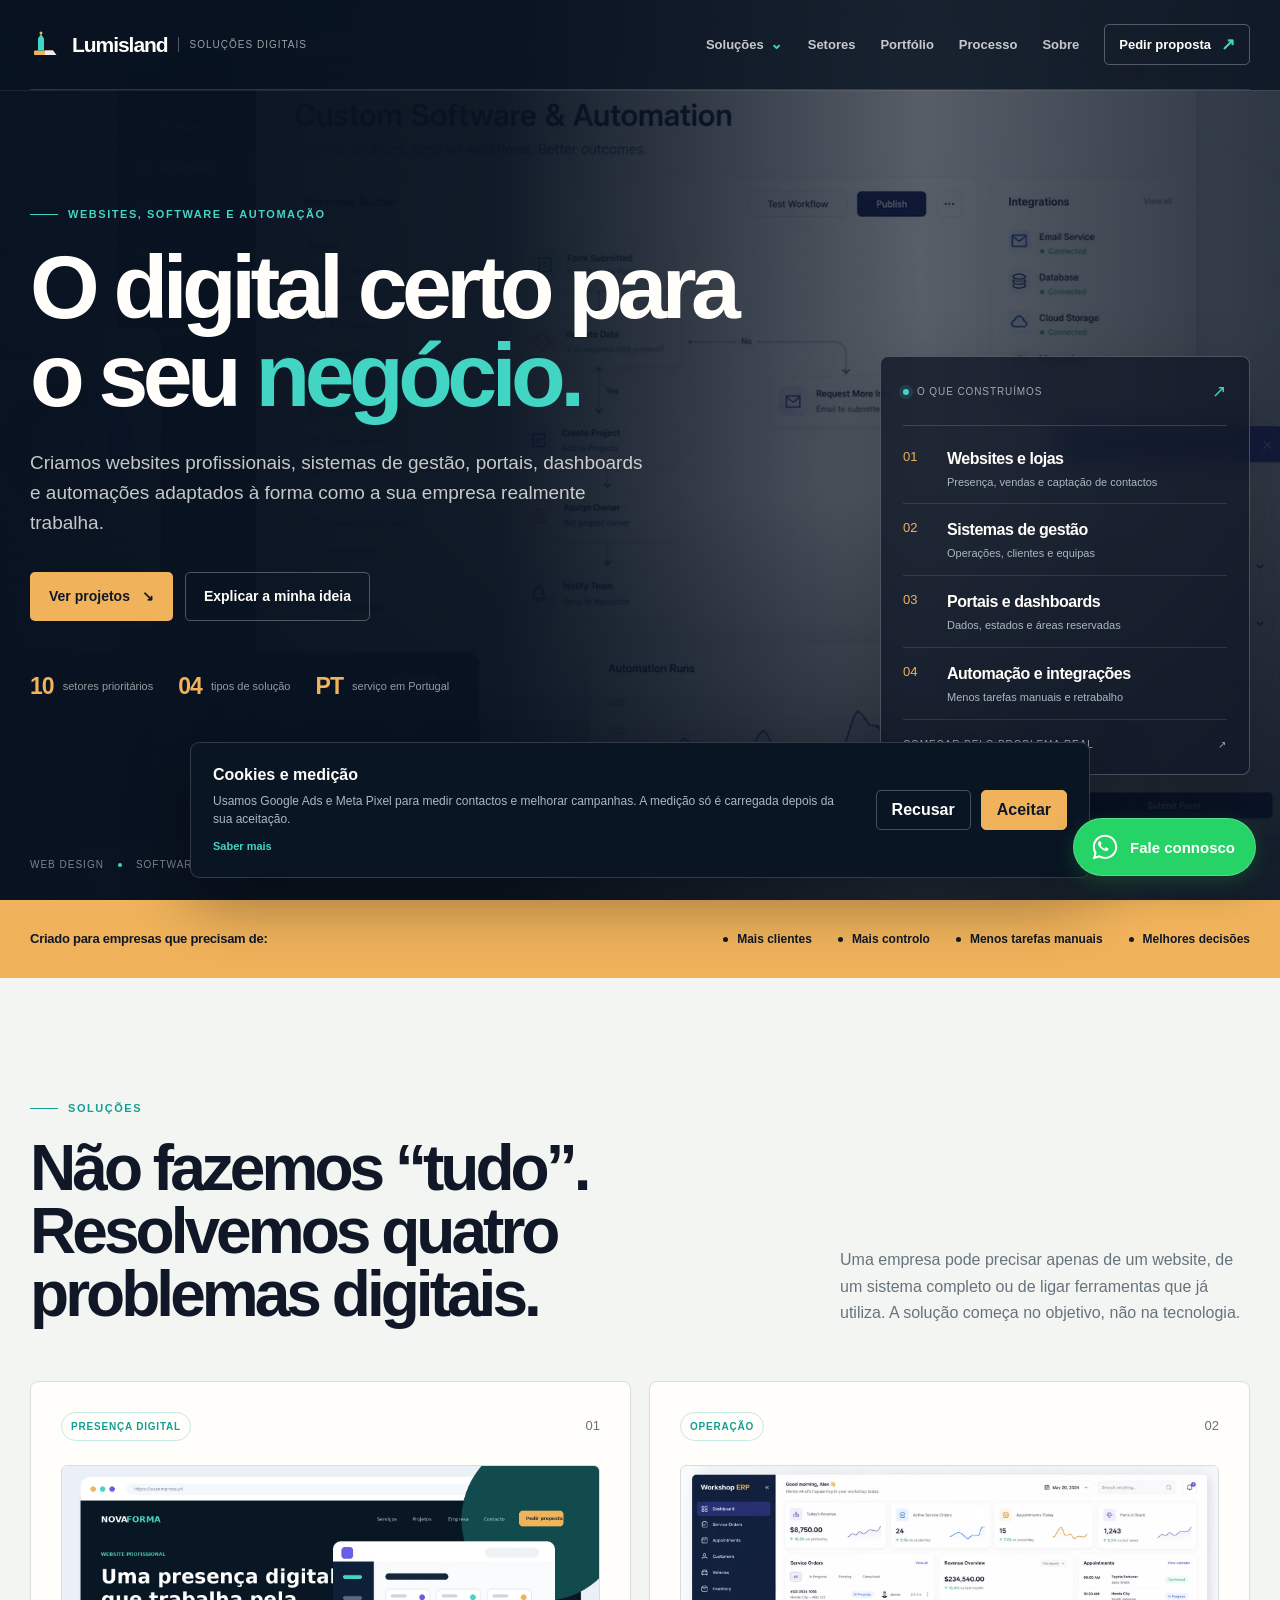
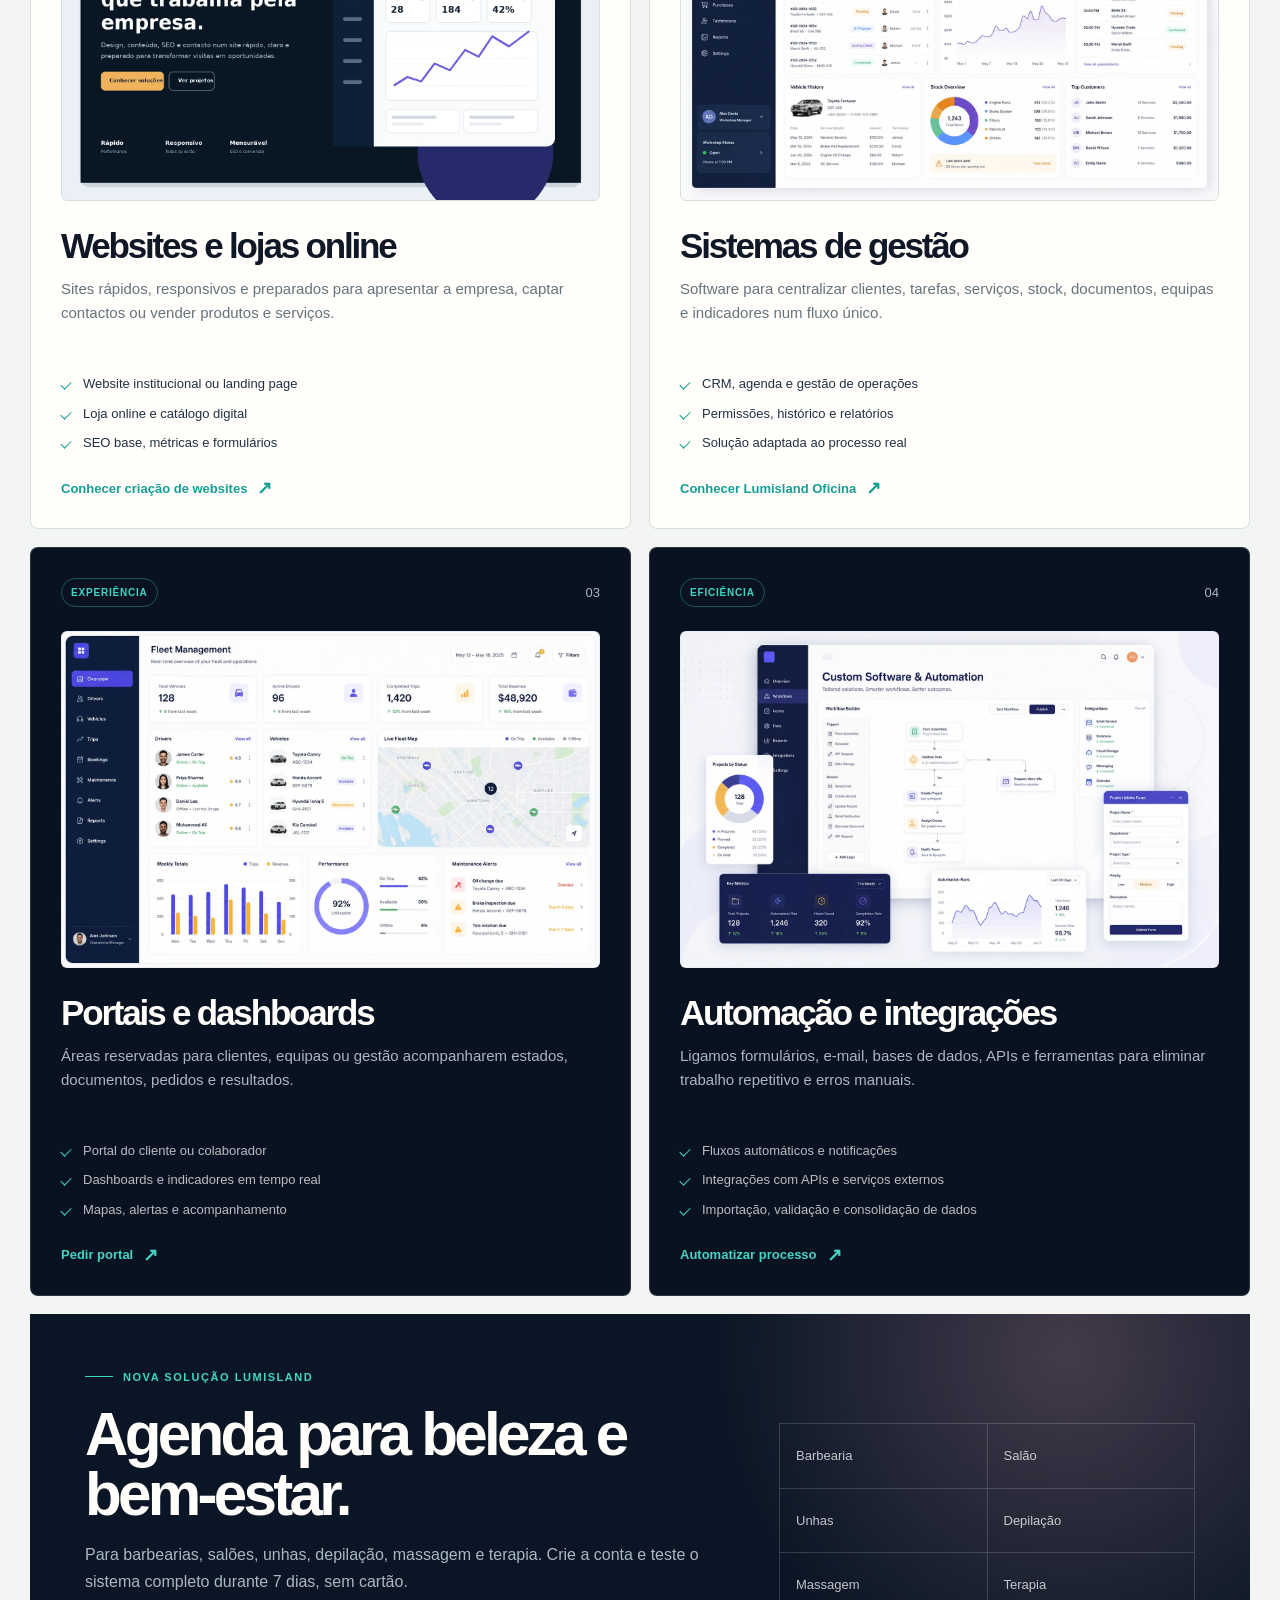
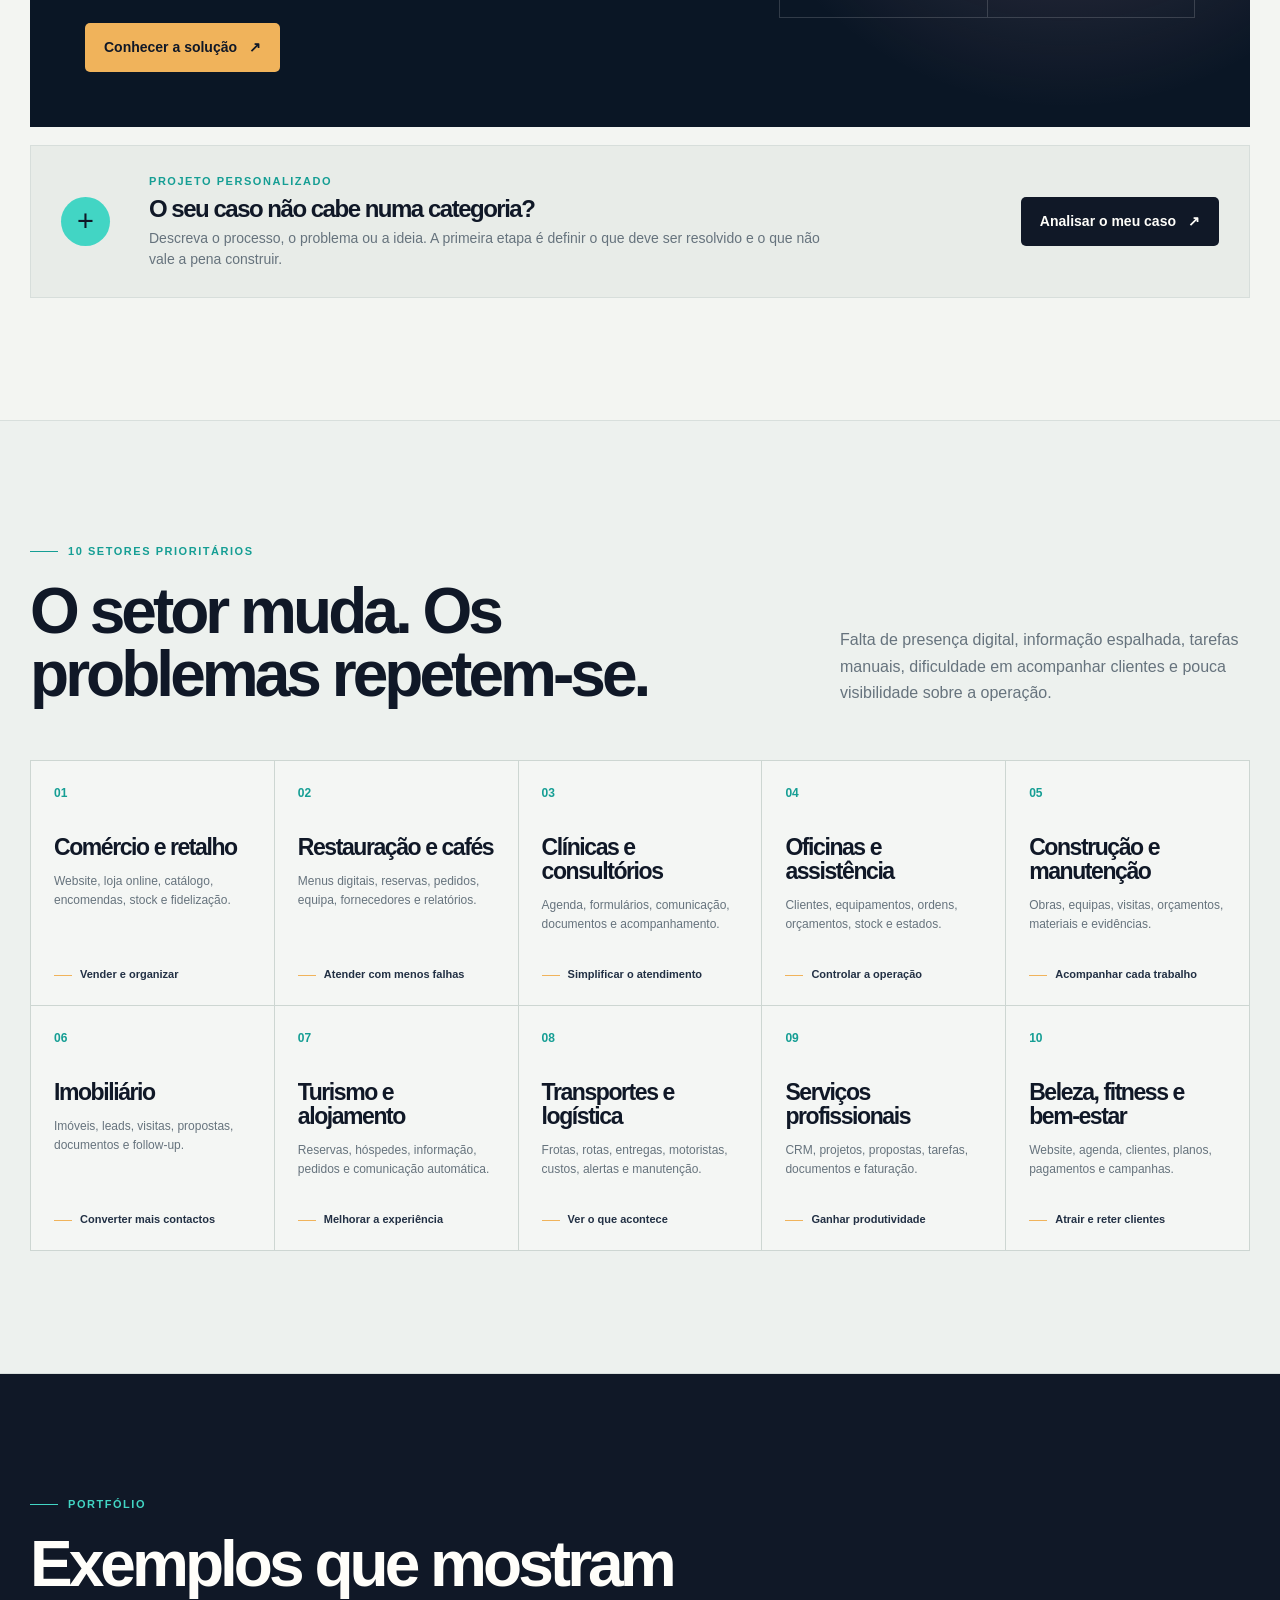
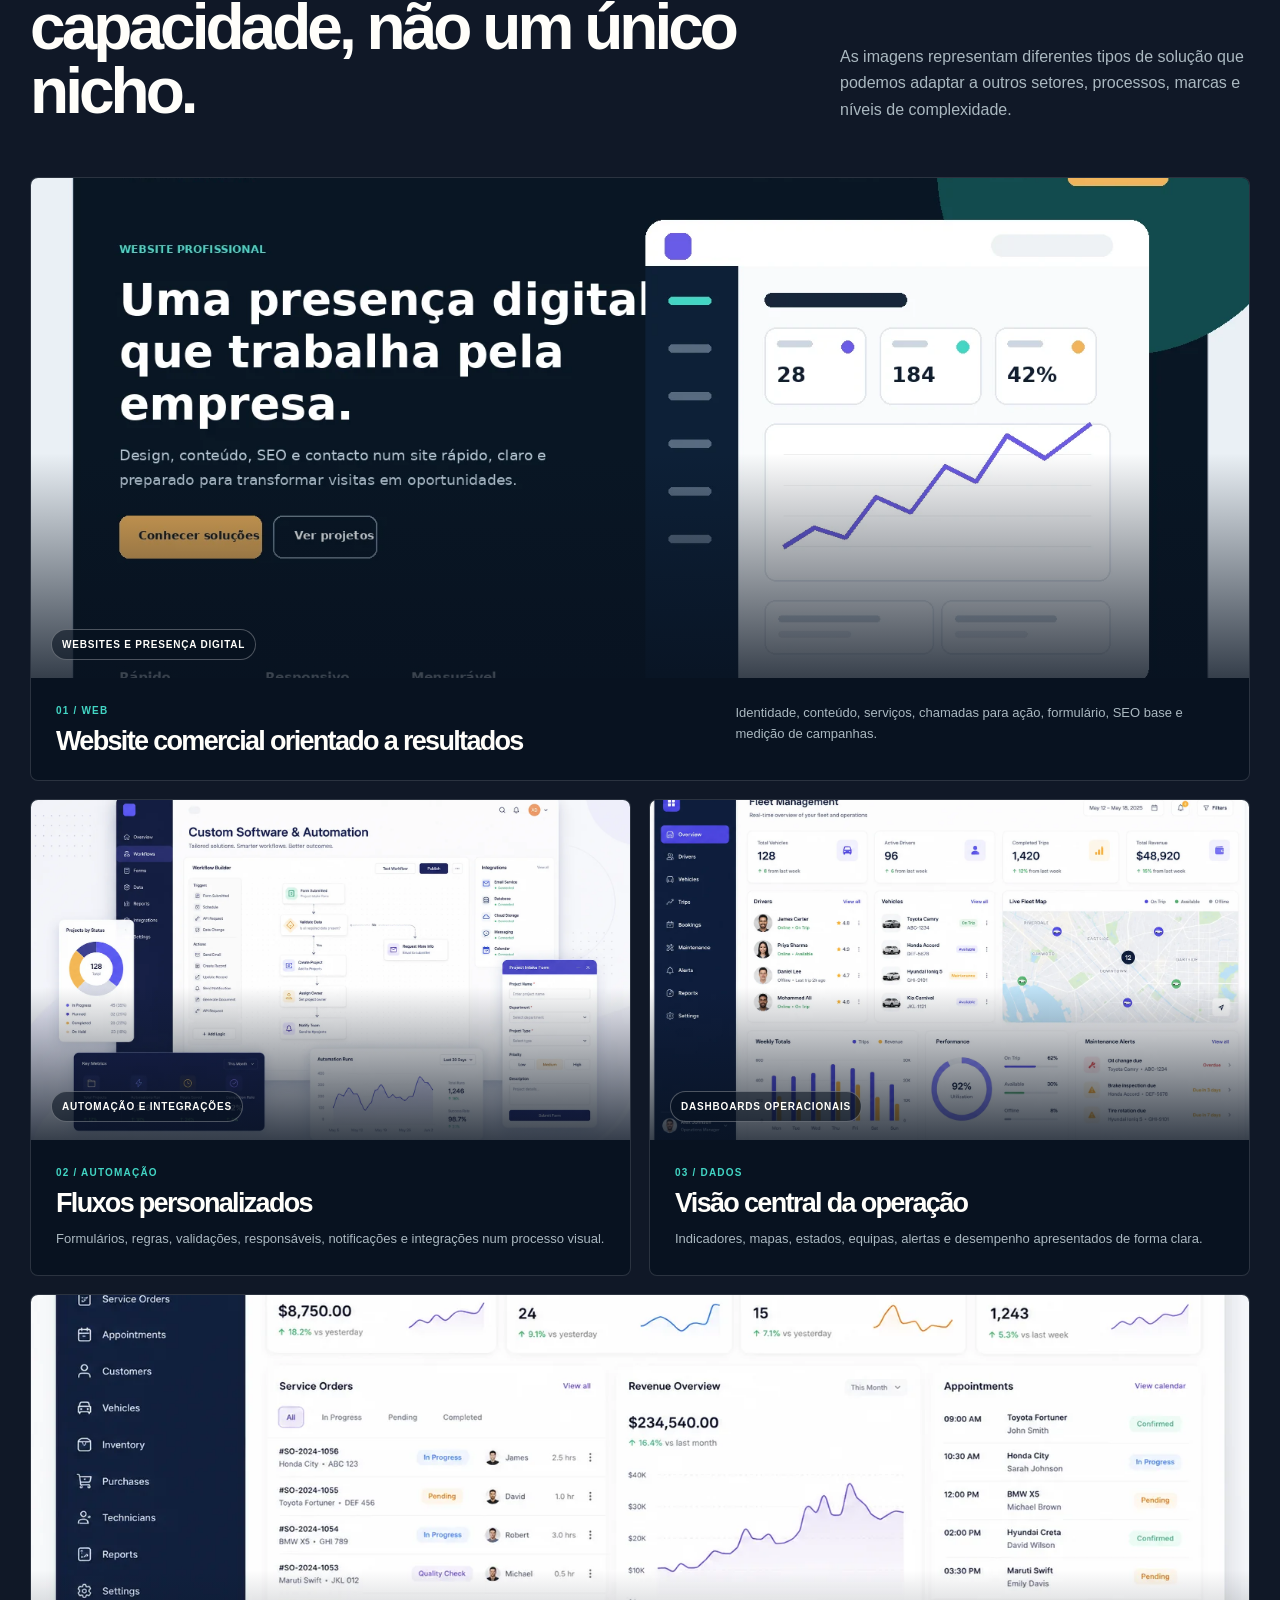
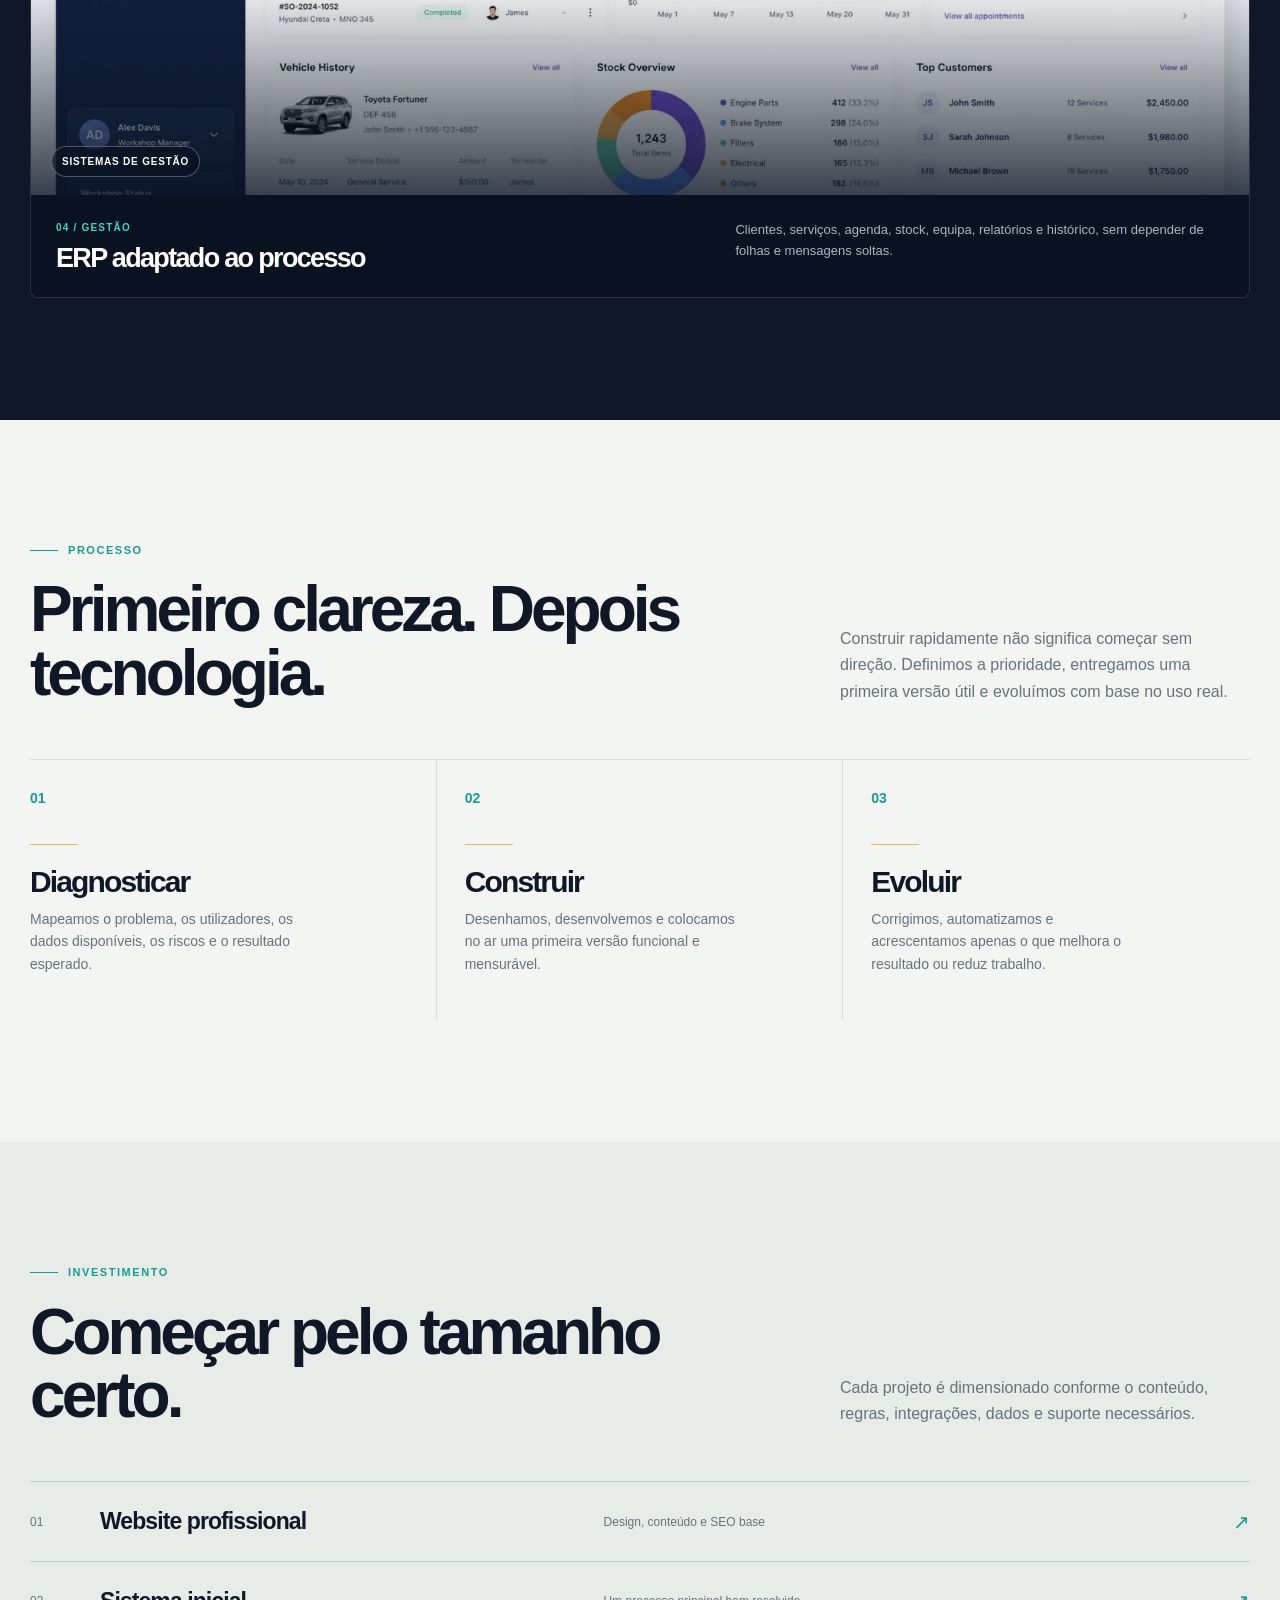
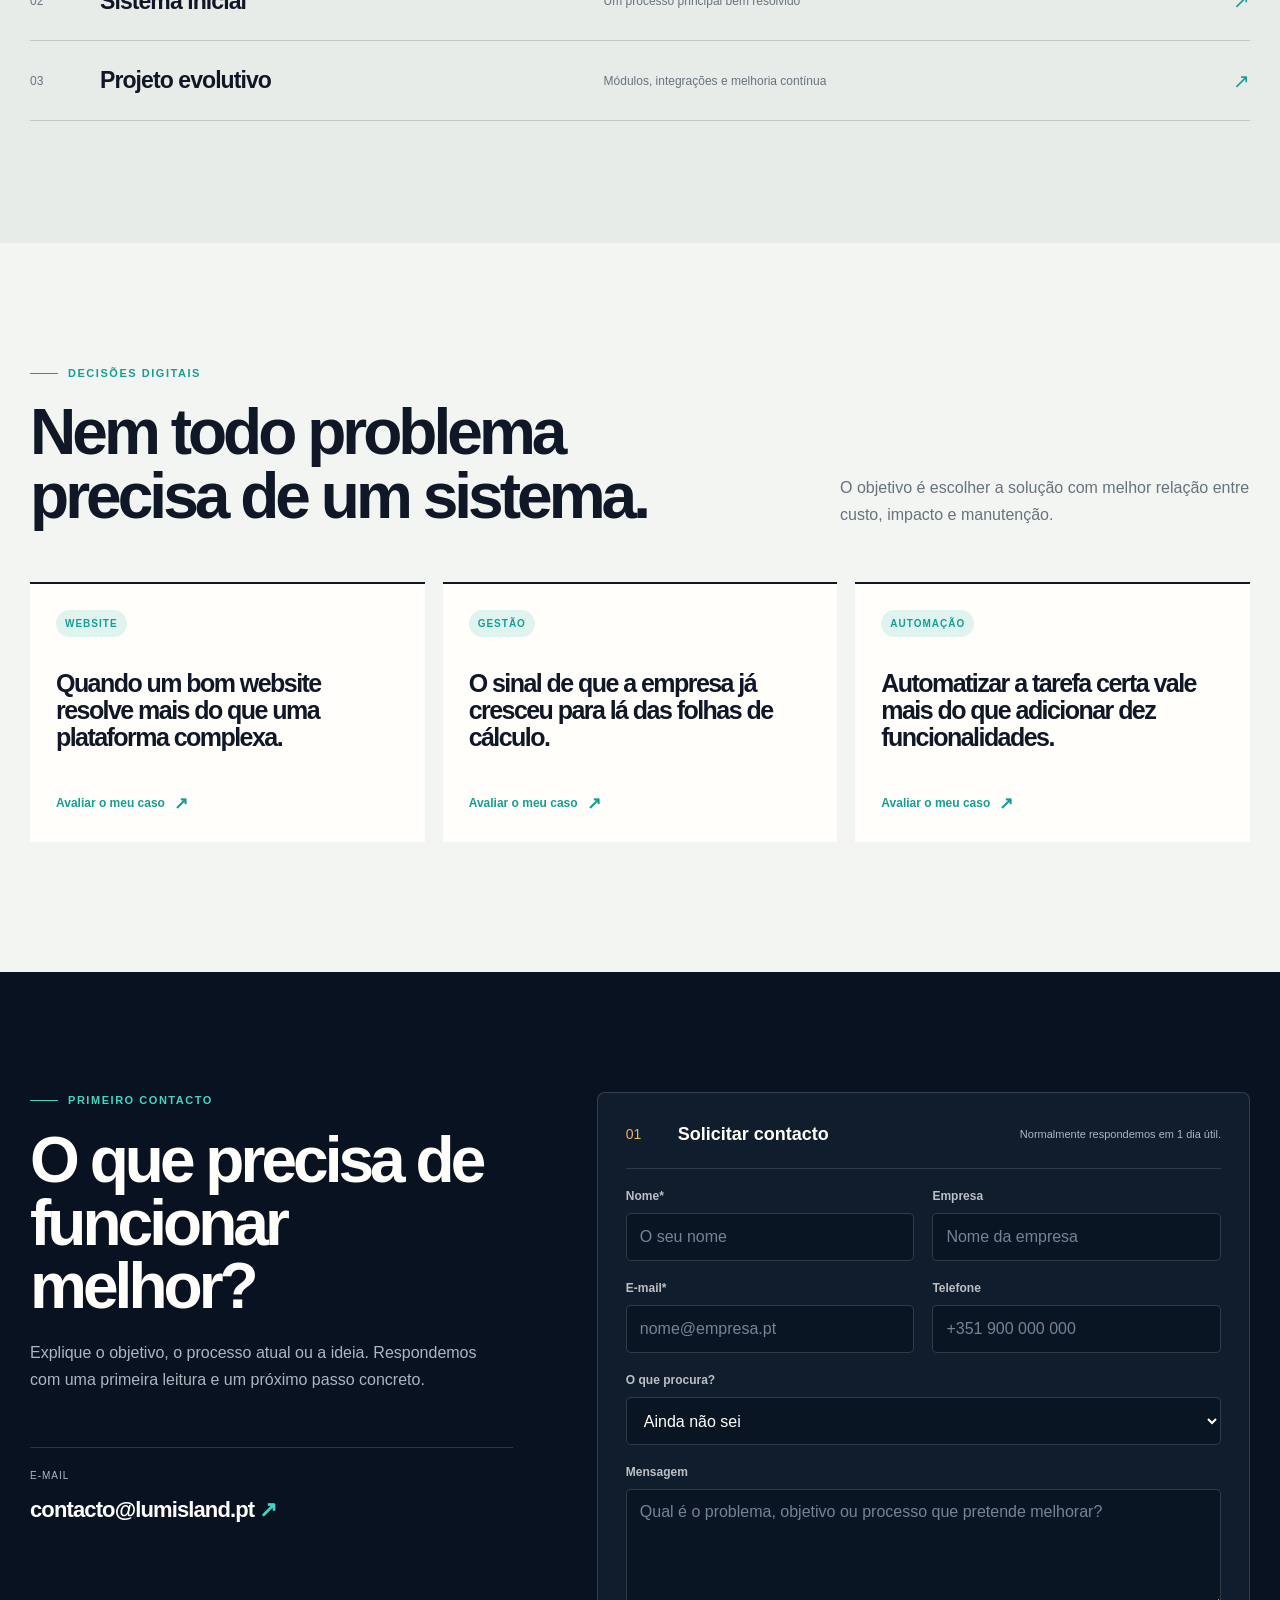
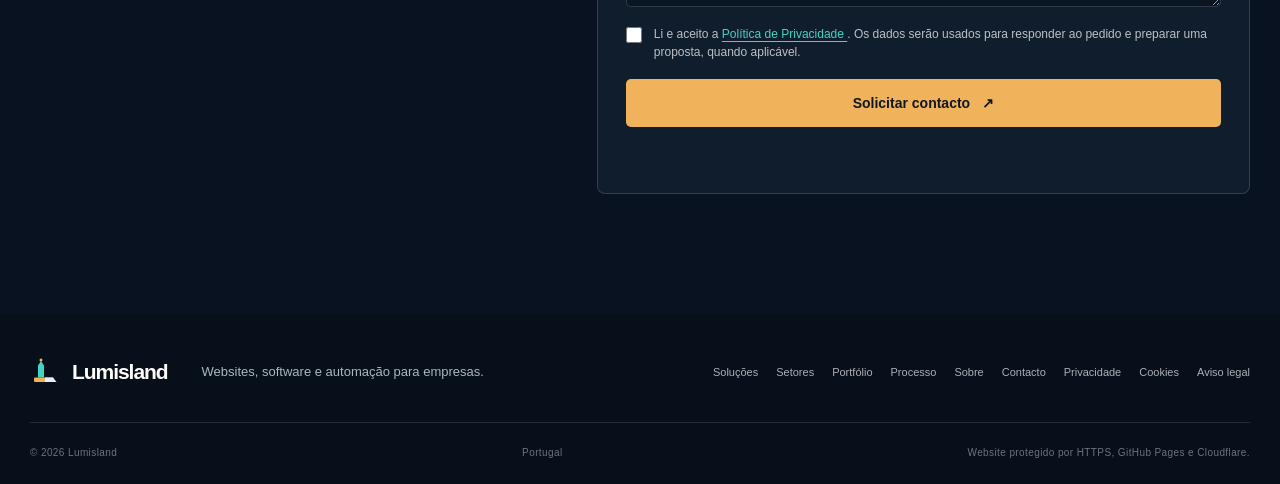
==== commit c745177b: "Clarify beauty agenda solution copy" ====
--- a/index.html
+++ b/index.html
@@ -251,7 +251,7 @@
         <details class="nav-dropdown">
           <summary>Soluções <span aria-hidden="true">⌄</span></summary>
           <div class="nav-dropdown-menu">
-            <a href="aurea/"><strong>Áurea</strong><small>Agenda e gestão para serviços</small></a>
+            <a href="aurea/"><strong>Beleza e bem-estar</strong><small>Agenda e gestão para marcações</small></a>
             <a href="oficina/"><strong>Oficinas mecânicas</strong><small>Software de gestão para oficinas</small></a>
             <a href="tvde/"><strong>Frotas TVDE</strong><small>Dashboard de ganhos, despesas e pagamentos</small></a>
             <a href="criacao-de-sites/"><strong>Criação de websites</strong><small>Websites profissionais para empresas</small></a>
@@ -589,9 +589,9 @@
         <article class="aurea-home-feature">
           <div class="aurea-home-copy">
             <p class="eyebrow eyebrow-light"><span class="eyebrow-line"></span> Nova solução Lumisland</p>
-            <h3>Áurea — agenda e gestão para serviços.</h3>
+            <h3>Agenda para beleza e bem-estar.</h3>
             <p>Para barbearias, salões, unhas, depilação, massagem e terapia. Crie a conta e teste o sistema completo durante 7 dias, sem cartão.</p>
-            <a class="button button-primary" href="aurea/" data-product="Áurea página">Conhecer o Áurea <span aria-hidden="true">↗</span></a>
+            <a class="button button-primary" href="aurea/" data-product="Beleza e bem-estar página">Conhecer a solução <span aria-hidden="true">↗</span></a>
           </div>
           <div class="aurea-home-sectors" aria-label="Setores disponíveis"><span>Barbearia</span><span>Salão</span><span>Unhas</span><span>Depilação</span><span>Massagem</span><span>Terapia</span></div>
         </article>
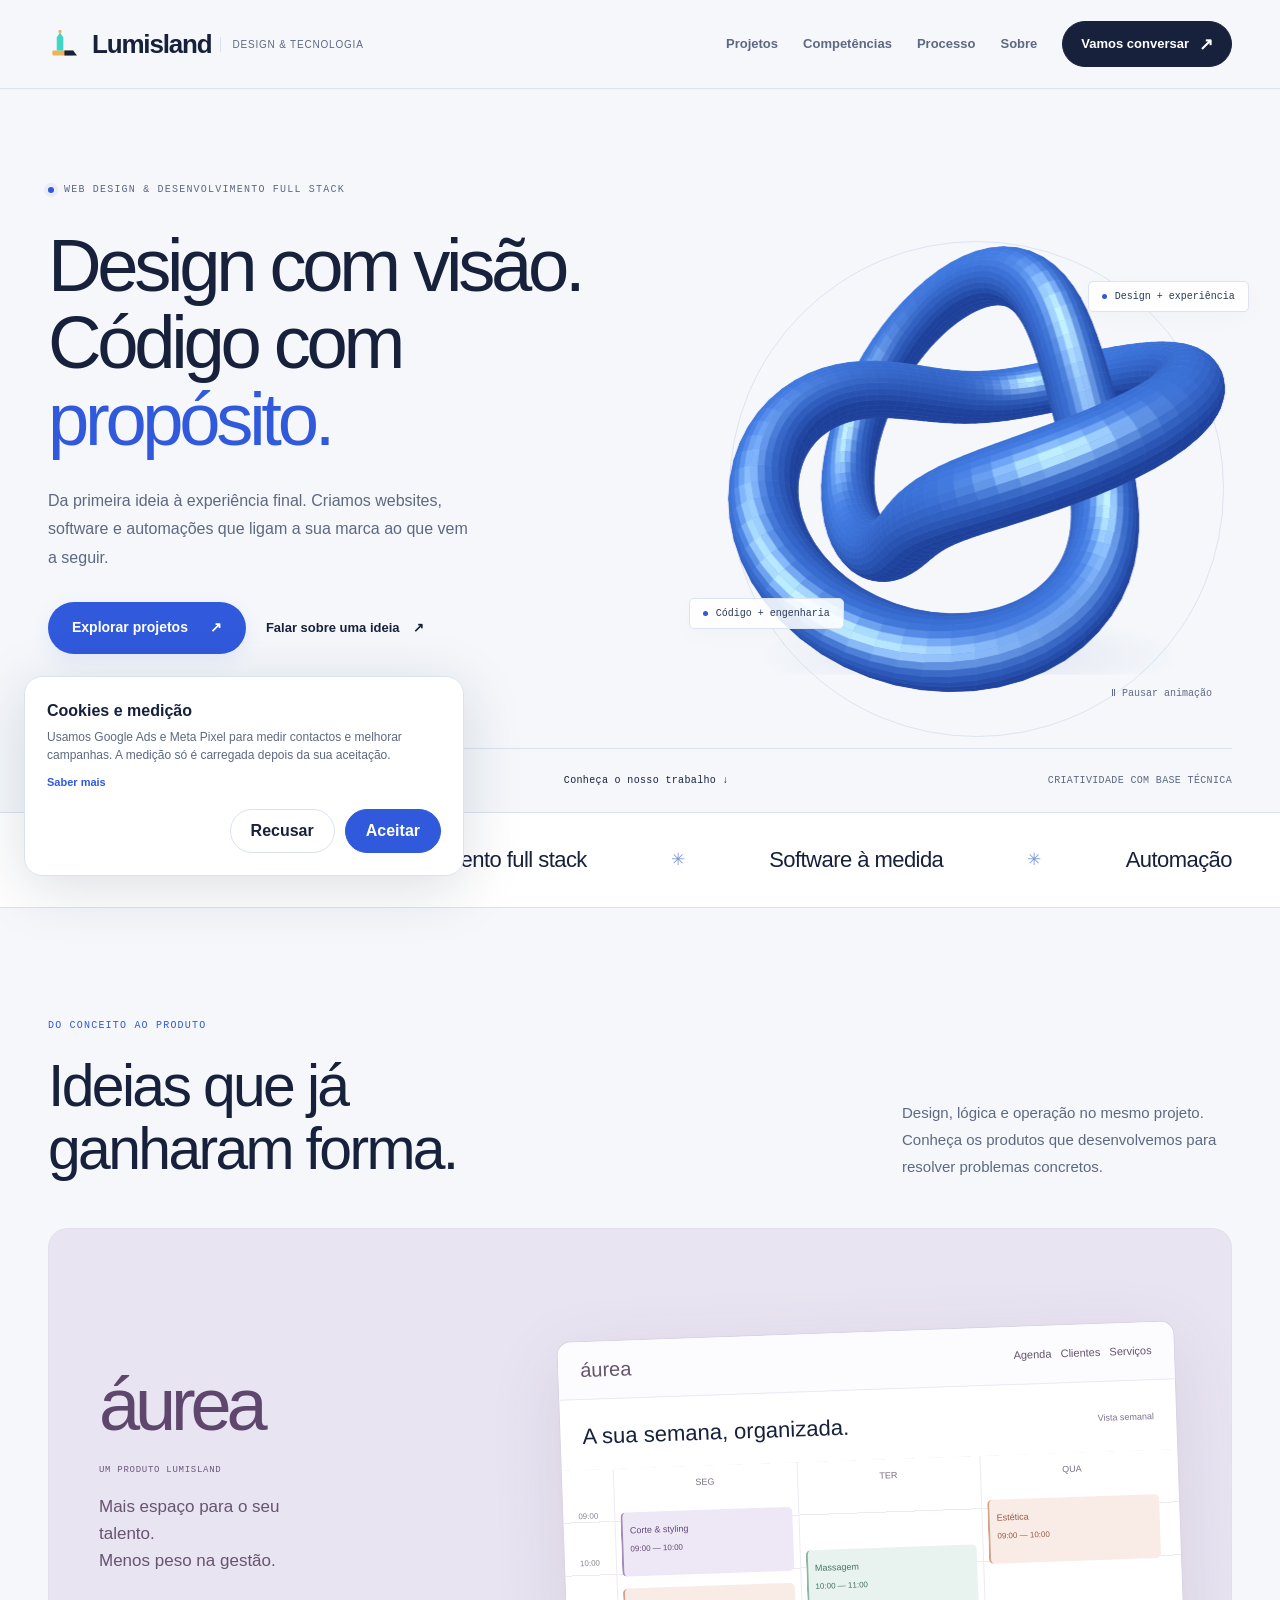
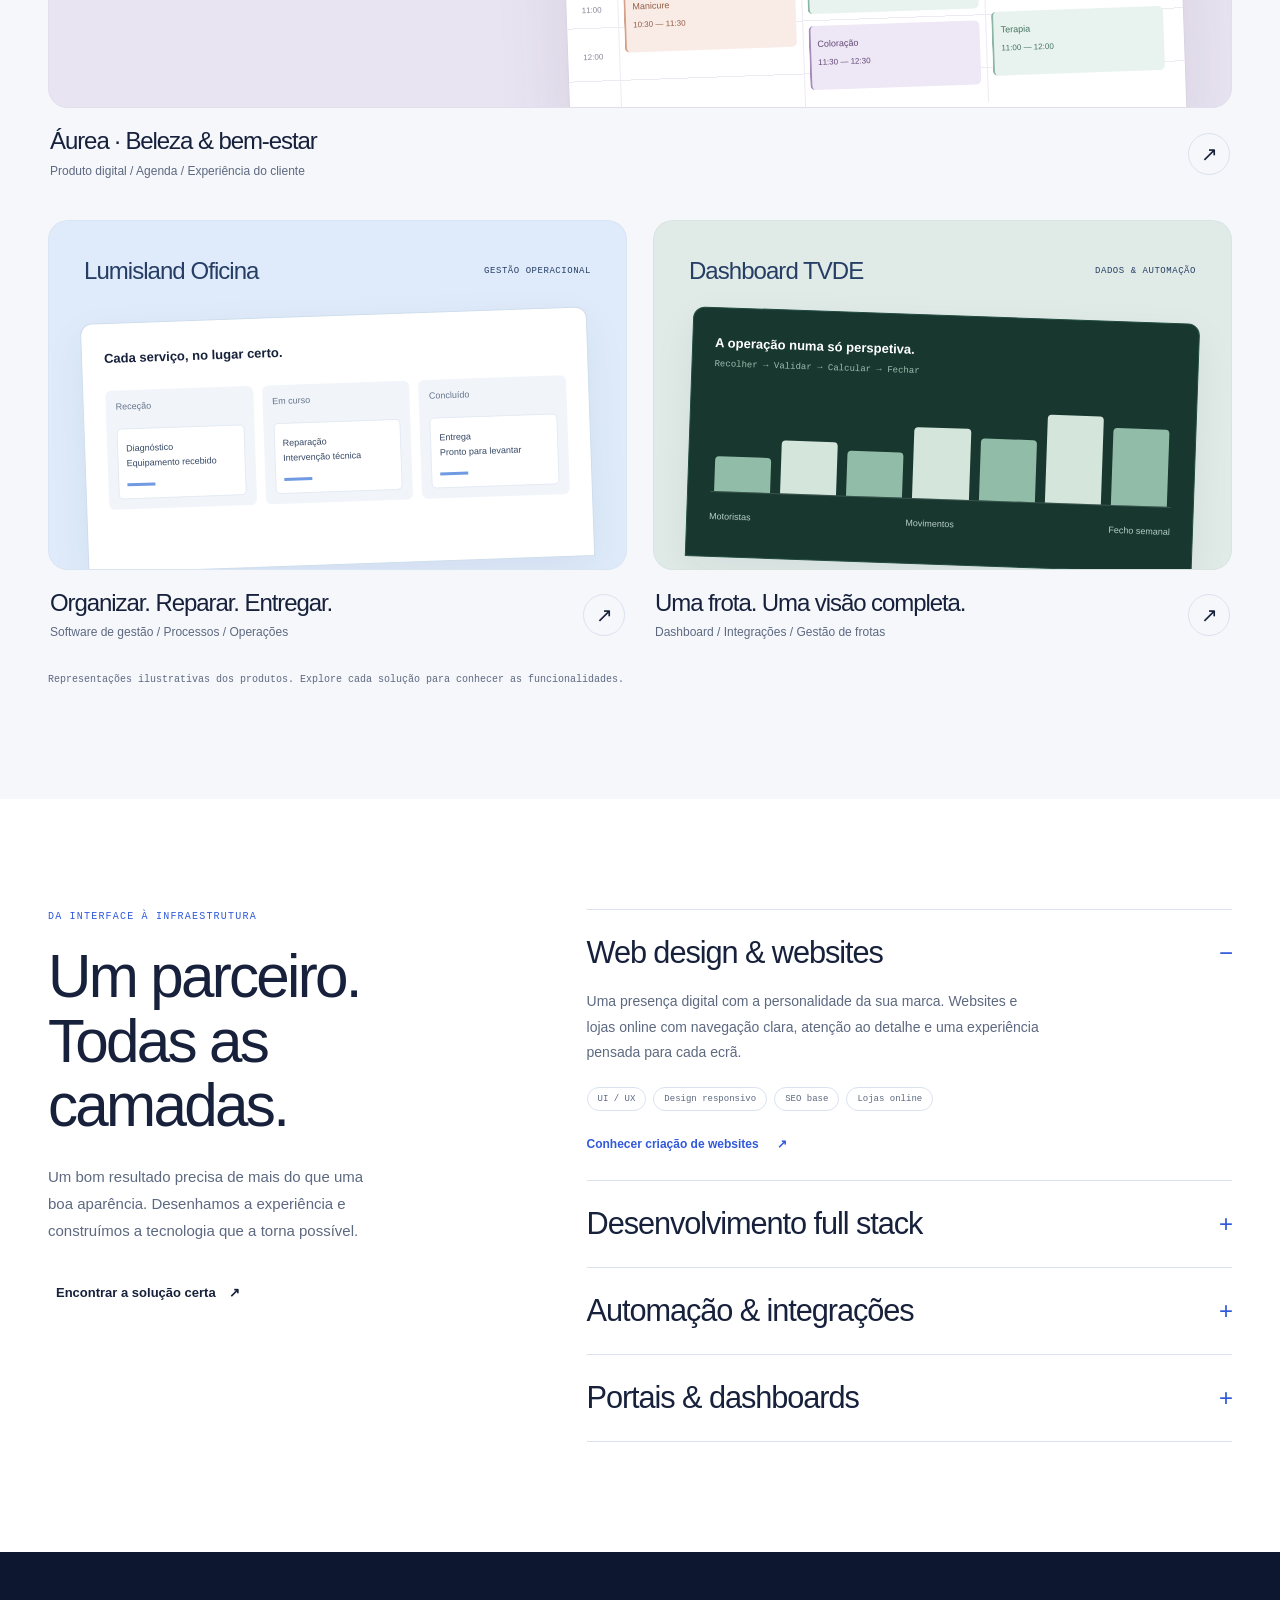
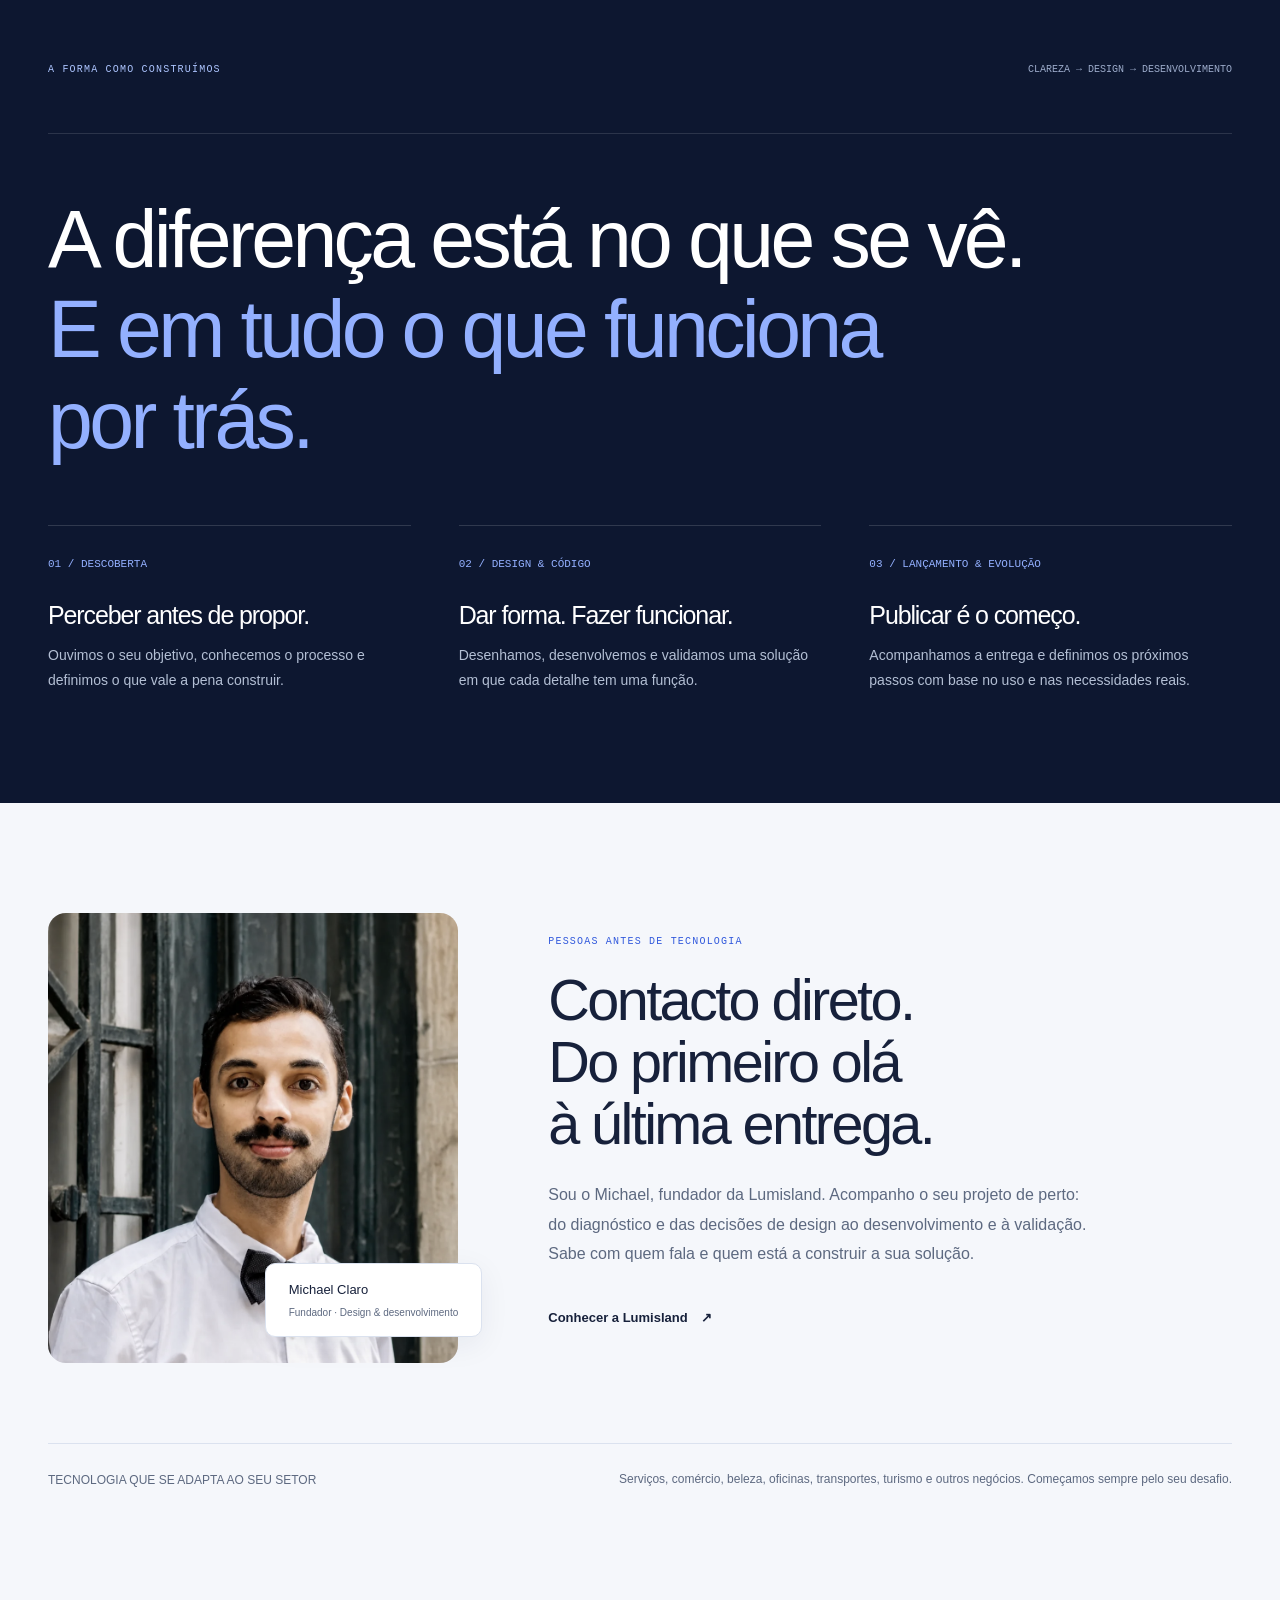
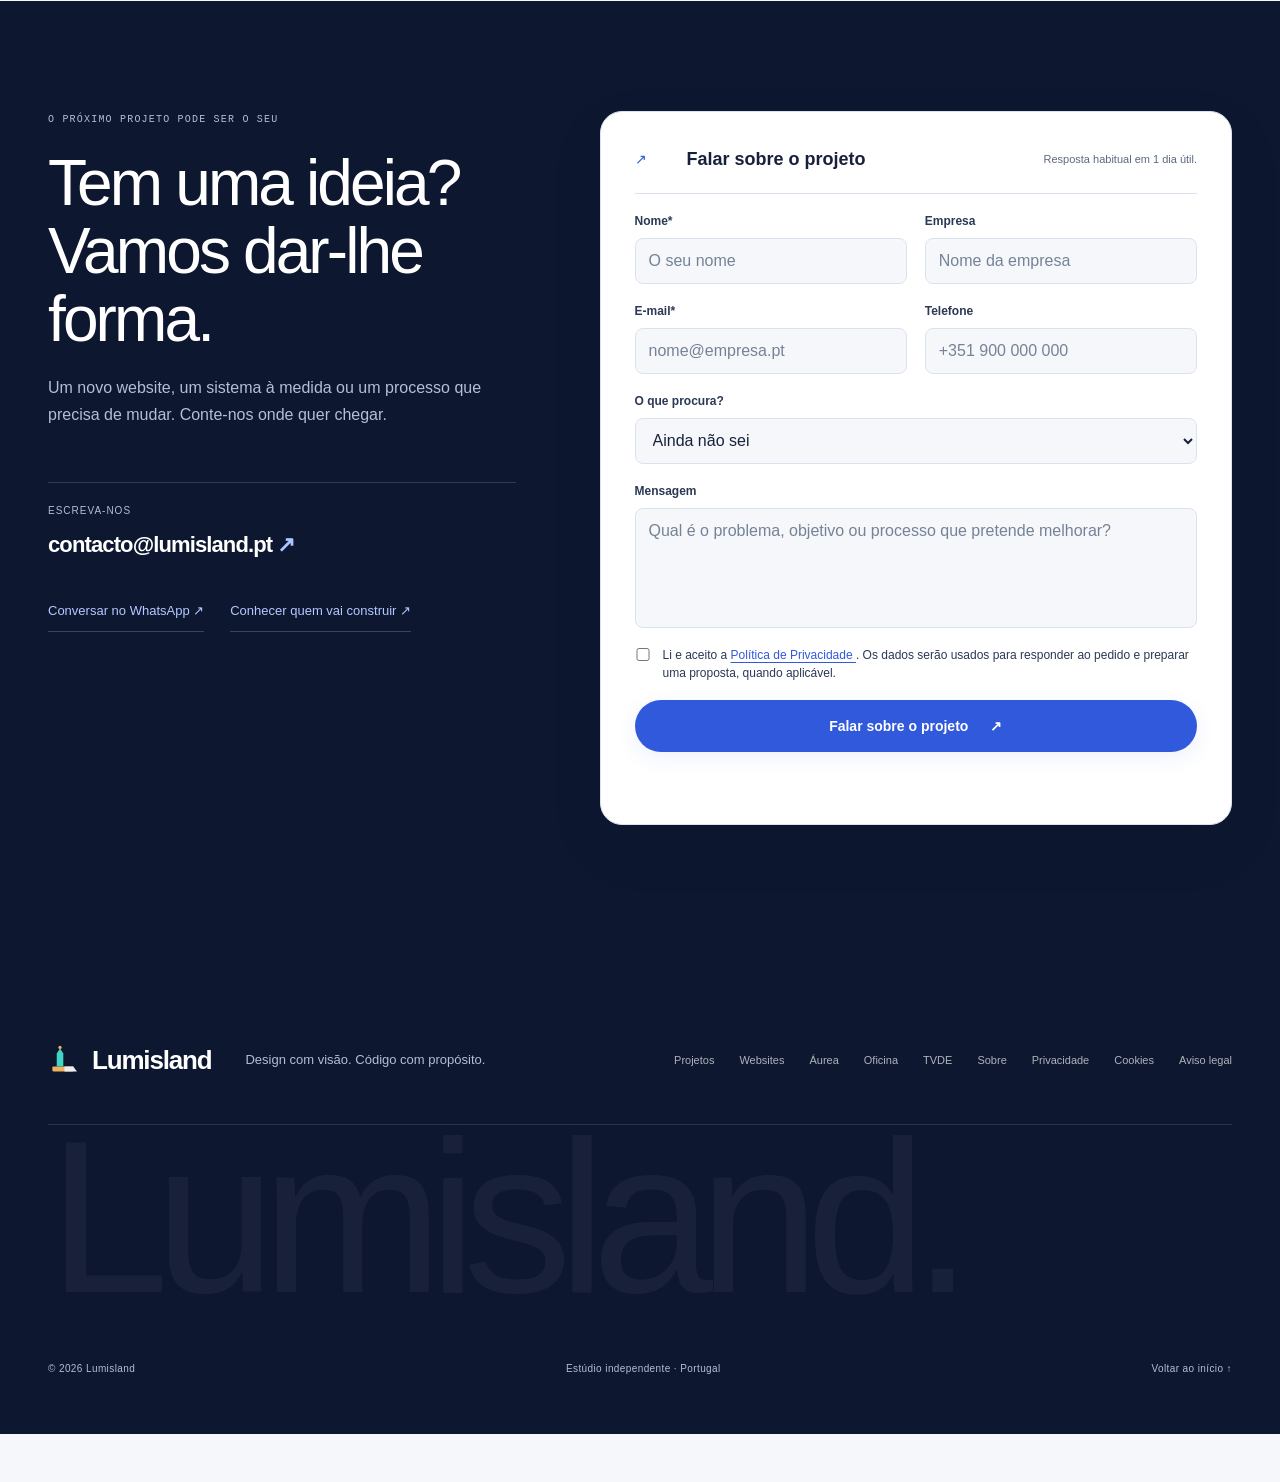
==== commit 4f1eced9: "feat: redesign Lumisland as a premium digital studio" ====
--- a/index.html
+++ b/index.html
@@ -1,17 +1,17 @@
 <!DOCTYPE html>
-<html lang="pt-PT">
+<html lang="pt-PT" class="no-js">
 <head>
   <meta charset="UTF-8">
   <meta name="viewport" content="width=device-width, initial-scale=1.0">
 
-  <title>Lumisland | Websites, software e automação</title>
+  <title>Lumisland | Web design & desenvolvimento full stack</title>
 
   <meta
     name="description"
     content="A Lumisland cria websites, lojas online, sistemas de gestão, portais, dashboards e automações para empresas em Portugal."
   >
 
-  <meta name="theme-color" content="#0b1627">
+  <meta name="theme-color" content="#f5f7fb">
   <meta name="robots" content="index, follow">
   <meta name="referrer" content="strict-origin-when-cross-origin">
 
@@ -33,7 +33,7 @@
   <meta property="og:locale" content="pt_PT">
   <meta
     property="og:title"
-    content="Lumisland | Websites, software e automação"
+    content="Lumisland | Web design & desenvolvimento full stack"
   >
   <meta
     property="og:description"
@@ -52,11 +52,11 @@
   <link rel="preconnect" href="https://fonts.gstatic.com" crossorigin>
 
   <link
-    href="https://fonts.googleapis.com/css2?family=DM+Sans:wght@400;500;600;700&family=Space+Grotesk:wght@500;600;700&display=swap"
+    href="https://fonts.googleapis.com/css2?family=DM+Sans:wght@400;500;600;700&family=Outfit:wght@400;500;600;700&family=IBM+Plex+Mono:wght@400;500&display=swap"
     rel="stylesheet"
   >
 
-  <link rel="stylesheet" href="css/styles.css?v=20260814-2">
+  <link rel="stylesheet" href="css/styles.css?v=20260923-2">
 
   <script src="js/analytics.js" defer></script>
 
@@ -74,1010 +74,91 @@
     ]
   }
   </script>
-
-  <style>
-    /* Botão flutuante do WhatsApp */
-    .whatsapp-floating {
-      position: fixed;
-      right: 24px;
-      bottom: 24px;
-      z-index: 9999;
-
-      display: inline-flex;
-      align-items: center;
-      justify-content: center;
-      gap: 10px;
-
-      min-height: 58px;
-      padding: 0 20px 0 16px;
-
-      color: #ffffff;
-      background-color: #25d366;
-      border: 1px solid rgba(255, 255, 255, 0.22);
-      border-radius: 999px;
-
-      font-family: "DM Sans", sans-serif;
-      font-size: 15px;
-      font-weight: 700;
-      line-height: 1;
-      text-decoration: none;
-
-      box-shadow:
-        0 14px 34px rgba(0, 0, 0, 0.26),
-        0 6px 18px rgba(37, 211, 102, 0.25);
-
-      transition:
-        transform 180ms ease,
-        background-color 180ms ease,
-        box-shadow 180ms ease;
-    }
-
-    .whatsapp-floating svg {
-      width: 30px;
-      height: 30px;
-      flex: 0 0 auto;
-    }
-
-    .whatsapp-floating:hover {
-      color: #ffffff;
-      background-color: #20bd5a;
-      transform: translateY(-3px);
-
-      box-shadow:
-        0 18px 42px rgba(0, 0, 0, 0.3),
-        0 8px 22px rgba(37, 211, 102, 0.32);
-    }
-
-    .whatsapp-floating:active {
-      transform: translateY(-1px) scale(0.98);
-    }
-
-    .whatsapp-floating:focus-visible {
-      outline: 3px solid rgba(37, 211, 102, 0.42);
-      outline-offset: 4px;
-    }
-
-    .whatsapp-floating-text {
-      white-space: nowrap;
-    }
-
-    @media (max-width: 640px) {
-      .whatsapp-floating {
-        right: 16px;
-        bottom: 16px;
-
-        width: 58px;
-        height: 58px;
-        min-height: 58px;
-        padding: 0;
-      }
-
-      .whatsapp-floating-text {
-        position: absolute;
-
-        width: 1px;
-        height: 1px;
-        padding: 0;
-        margin: -1px;
-
-        overflow: hidden;
-        white-space: nowrap;
-
-        clip: rect(0, 0, 0, 0);
-        clip-path: inset(50%);
-
-        border: 0;
-      }
-    }
-
-    @media (prefers-reduced-motion: reduce) {
-      .whatsapp-floating {
-        transition: none;
-      }
-
-      .whatsapp-floating:hover,
-      .whatsapp-floating:active {
-        transform: none;
-      }
-    }
-  </style>
+<link rel="stylesheet" href="css/premium.css?v=20260923-2">
 </head>
-
-<body>
-  <a class="skip-link" href="#conteudo">
-    Saltar para o conteúdo
-  </a>
-
-  <header class="site-header">
-    <div class="container header-inner">
-      <a
-        href="#inicio"
-        class="brand"
-        aria-label="Lumisland, página inicial"
-      >
-        <svg
-          class="brand-mark"
-          viewBox="0 0 64 64"
-          aria-hidden="true"
-        >
-          <rect
-            x="8"
-            y="43"
-            width="39"
-            height="9"
-            rx="2"
-            fill="#F0B35B"
-          ></rect>
-
-          <path
-            d="M16 43h12V19l-6-9-6 9v24Z"
-            fill="#42D5C4"
-          ></path>
-
-          <circle
-            cx="22"
-            cy="8"
-            r="3"
-            fill="#F0B35B"
-          ></circle>
-
-          <path
-            d="M30 43h16l7 9H30v-9Z"
-            fill="#E9EEF2"
-          ></path>
-        </svg>
-
-        <span class="brand-word">Lumisland</span>
-        <span class="brand-note">soluções digitais</span>
-      </a>
-
-      <button
-        class="nav-toggle"
-        type="button"
-        aria-label="Abrir menu"
-        aria-expanded="false"
-        aria-controls="site-nav"
-      >
-        <span></span>
-        <span></span>
-        <span></span>
-      </button>
-
-      <nav
-        id="site-nav"
-        class="site-nav"
-        aria-label="Navegação principal"
-      >
-        <details class="nav-dropdown">
-          <summary>Soluções <span aria-hidden="true">⌄</span></summary>
-          <div class="nav-dropdown-menu">
-            <a href="aurea/"><strong>Beleza e bem-estar</strong><small>Agenda e gestão para marcações</small></a>
-            <a href="oficina/"><strong>Oficinas mecânicas</strong><small>Software de gestão para oficinas</small></a>
-            <a href="tvde/"><strong>Frotas TVDE</strong><small>Dashboard de ganhos, despesas e pagamentos</small></a>
-            <a href="criacao-de-sites/"><strong>Criação de websites</strong><small>Websites profissionais para empresas</small></a>
-          </div>
-        </details>
-        <a href="#setores">Setores</a>
-        <a href="#portfolio">Portfólio</a>
-        <a href="#processo">Processo</a>
-        <a href="sobre/">Sobre</a>
-
-        <a class="nav-cta" href="#contacto">
-          Pedir proposta
-          <span aria-hidden="true">↗</span>
-        </a>
-      </nav>
+<body class="studio-page"><a class="skip-link" href="#conteudo">Saltar para o conteúdo</a>
+<header class="site-header"><div class="container header-inner">
+  <a href="/" class="brand" aria-label="Lumisland, página inicial"><svg class="brand-mark" viewBox="0 0 64 64" aria-hidden="true"><rect x="8" y="43" width="39" height="9" rx="2" fill="#F0B35B"/><path d="M16 43h12V19l-6-9-6 9v24Z" fill="#42D5C4"/><circle cx="22" cy="8" r="3" fill="#F0B35B"/><path d="M30 43h16l7 9H30v-9Z" fill="#E9EEF2"/></svg><span class="brand-word">Lumisland</span><span class="brand-note">Design & tecnologia</span></a>
+  <button class="nav-toggle" type="button" aria-label="Abrir menu" aria-expanded="false" aria-controls="site-nav"><span></span><span></span></button>
+  <nav class="site-nav" id="site-nav" aria-label="Navegação principal">
+    <a href="#portfolio">Projetos</a><a href="#solucoes">Competências</a><a href="#processo">Processo</a><a href="sobre/">Sobre</a>
+    <a class="nav-cta" href="#contacto">Vamos conversar <span aria-hidden="true">↗</span></a>
+  </nav></div></header>
+
+<main id="conteudo">
+  <section class="studio-hero" id="inicio" aria-labelledby="hero-title">
+    <div class="container studio-hero-grid">
+      <div class="studio-intro">
+        <p class="eyebrow"><span class="status-point" aria-hidden="true"></span> Web design & desenvolvimento full stack</p>
+        <h1 id="hero-title">Design com visão.<br>Código com<br><em>propósito.</em></h1>
+        <p class="intro-copy">Da primeira ideia à experiência final. Criamos websites, software e automações que ligam a sua marca ao que vem a seguir.</p>
+        <div class="hero-actions"><a class="button button-primary" href="#portfolio">Explorar projetos <span aria-hidden="true">↗</span></a><a class="text-action" href="#contacto">Falar sobre uma ideia <span aria-hidden="true">↗</span></a></div>
+        <p class="studio-caption">Pensado ao detalhe. Desenvolvido à medida.</p>
+      </div>
+      <div class="sculpture" role="group" aria-label="Escultura digital animada que representa a ligação entre design e desenvolvimento">
+        <img class="sculpture-fallback" src="assets/images/digital-sculpture.svg" alt="" width="640" height="570">
+        <canvas aria-hidden="true" width="640" height="570"></canvas>
+        <span class="sculpture-label label-design" aria-hidden="true">Design + experiência</span>
+        <span class="sculpture-label label-code" aria-hidden="true">Código + engenharia</span>
+        <button class="motion-toggle" type="button" aria-pressed="false" hidden>Ⅱ Pausar animação</button>
+      </div>
     </div>
-  </header>
-
-  <main id="conteudo">
-    <section id="inicio" class="hero-section">
-      <div class="hero-image" aria-hidden="true">
-        <img
-          src="assets/images/portfolio-automacao.webp"
-          alt=""
-        >
+    <div class="container hero-bottomline"><span>ESTÚDIO INDEPENDENTE · PORTUGAL</span><a href="#portfolio">Conheça o nosso trabalho ↓</a><span>CRIATIVIDADE COM BASE TÉCNICA</span></div>
+  </section>
+  <div class="expertise-strip" aria-label="Áreas de especialização"><div class="container"><span>Web design</span><i aria-hidden="true">✳</i><span>Desenvolvimento full stack</span><i aria-hidden="true">✳</i><span>Software à medida</span><i aria-hidden="true">✳</i><span>Automação</span></div></div>
+
+  <section class="section studio-work" id="portfolio">
+    <div class="container">
+      <div class="section-heading"><div><p class="eyebrow">Do conceito ao produto</p><h2>Ideias que já<br>ganharam forma.</h2></div><p>Design, lógica e operação no mesmo projeto. Conheça os produtos que desenvolvemos para resolver problemas concretos.</p></div>
+      <div class="project-grid">
+        <article class="project project-featured">
+          <a class="project-surface project-aurea" href="aurea/" aria-label="Conhecer Áurea, agenda para beleza e bem-estar">
+            <div class="project-identity"><div><span class="project-logo">áurea</span><span class="project-label">Um produto Lumisland</span></div><p>Mais espaço para o seu talento.<br>Menos peso na gestão.</p></div>
+            <div class="project-mock agenda-mock" aria-hidden="true"><div class="mock-chrome"><strong>áurea</strong><span>Agenda &nbsp; Clientes &nbsp; Serviços</span></div><div class="mock-agenda-title"><strong>A sua semana, organizada.</strong><span>Vista semanal</span></div><div class="mock-calendar"><div class="mock-times"><span>09:00</span><span>10:00</span><span>11:00</span><span>12:00</span></div><div class="mock-day"><span>SEG</span><div class="mock-event">Corte & styling<small>09:00 — 10:00</small></div><div class="mock-event peach">Manicure<small>10:30 — 11:30</small></div></div><div class="mock-day"><span>TER</span><div class="mock-event mint later">Massagem<small>10:00 — 11:00</small></div><div class="mock-event">Coloração<small>11:30 — 12:30</small></div></div><div class="mock-day"><span>QUA</span><div class="mock-event peach">Estética<small>09:00 — 10:00</small></div><div class="mock-event mint later">Terapia<small>11:00 — 12:00</small></div></div></div></div>
+          </a>
+          <div class="project-meta"><div><h3>Áurea · Beleza & bem-estar</h3><p>Produto digital / Agenda / Experiência do cliente</p></div><a href="aurea/" class="round-arrow" aria-label="Conhecer Áurea">↗</a></div>
+        </article>
+        <article class="project">
+          <a class="project-surface project-oficina" href="oficina/" aria-label="Conhecer Lumisland Oficina">
+            <div class="project-mini-title">Lumisland Oficina <span>GESTÃO OPERACIONAL</span></div>
+            <div class="project-mock ops-mock" aria-hidden="true"><strong>Cada serviço, no lugar certo.</strong><div class="ops-columns"><div>Receção<div class="ops-ticket">Diagnóstico<br>Equipamento recebido<i></i></div></div><div>Em curso<div class="ops-ticket">Reparação<br>Intervenção técnica<i></i></div></div><div>Concluído<div class="ops-ticket">Entrega<br>Pronto para levantar<i></i></div></div></div></div>
+          </a>
+          <div class="project-meta"><div><h3>Organizar. Reparar. Entregar.</h3><p>Software de gestão / Processos / Operações</p></div><a href="oficina/" class="round-arrow" aria-label="Conhecer Lumisland Oficina">↗</a></div>
+        </article>
+        <article class="project">
+          <a class="project-surface project-tvde" href="tvde/" aria-label="Conhecer Dashboard TVDE">
+            <div class="project-mini-title">Dashboard TVDE <span>DADOS & AUTOMAÇÃO</span></div>
+            <div class="project-mock ops-mock fleet-mock" aria-hidden="true"><strong>A operação numa só perspetiva.</strong><p class="fleet-sub">Recolher → Validar → Calcular → Fechar</p><div class="fleet-chart"><i style="--bar:34%"></i><i style="--bar:51%"></i><i style="--bar:43%"></i><i style="--bar:68%"></i><i style="--bar:60%"></i><i style="--bar:85%"></i><i style="--bar:74%"></i></div><div class="fleet-legend"><span>Motoristas</span><span>Movimentos</span><span>Fecho semanal</span></div></div>
+          </a>
+          <div class="project-meta"><div><h3>Uma frota. Uma visão completa.</h3><p>Dashboard / Integrações / Gestão de frotas</p></div><a href="tvde/" class="round-arrow" aria-label="Conhecer Dashboard TVDE">↗</a></div>
+        </article>
       </div>
-
-      <div class="hero-overlay" aria-hidden="true"></div>
-
-      <div class="container hero-grid">
-        <div class="hero-copy">
-          <p class="eyebrow eyebrow-light">
-            <span class="eyebrow-line"></span>
-            Websites, software e automação
-          </p>
-
-          <h1>
-            O digital certo para o seu
-            <span>negócio.</span>
-          </h1>
-
-          <p class="hero-lead">
-            Criamos websites profissionais, sistemas de gestão,
-            portais, dashboards e automações adaptados à forma
-            como a sua empresa realmente trabalha.
-          </p>
-
-          <div class="hero-actions">
-            <a class="button button-primary" href="#portfolio">
-              Ver projetos
-              <span aria-hidden="true">↘</span>
-            </a>
-
-            <a class="button button-quiet" href="#contacto">
-              Explicar a minha ideia
-            </a>
-          </div>
-
-          <div
-            class="hero-proof"
-            role="group"
-            aria-label="Áreas de trabalho da Lumisland"
-          >
-            <div>
-              <strong>10</strong>
-              <span>setores prioritários</span>
-            </div>
-
-            <div>
-              <strong>04</strong>
-              <span>tipos de solução</span>
-            </div>
-
-            <div>
-              <strong>PT</strong>
-              <span>serviço em Portugal</span>
-            </div>
-          </div>
-        </div>
-
-        <aside class="hero-card" aria-label="Serviços Lumisland">
-          <div class="hero-card-top">
-            <span class="live-dot"></span>
-            <span>O que construímos</span>
-            <span class="hero-card-arrow">↗</span>
-          </div>
-
-          <div class="hero-card-line"></div>
-
-          <div class="hero-card-product">
-            <span class="product-index">01</span>
-
-            <div>
-              <strong>Websites e lojas</strong>
-              <small>Presença, vendas e captação de contactos</small>
-            </div>
-          </div>
-
-          <div class="hero-card-product">
-            <span class="product-index">02</span>
-
-            <div>
-              <strong>Sistemas de gestão</strong>
-              <small>Operações, clientes e equipas</small>
-            </div>
-          </div>
-
-          <div class="hero-card-product">
-            <span class="product-index">03</span>
-
-            <div>
-              <strong>Portais e dashboards</strong>
-              <small>Dados, estados e áreas reservadas</small>
-            </div>
-          </div>
-
-          <div class="hero-card-product">
-            <span class="product-index">04</span>
-
-            <div>
-              <strong>Automação e integrações</strong>
-              <small>Menos tarefas manuais e retrabalho</small>
-            </div>
-          </div>
-
-          <a class="hero-card-foot" href="#contacto">
-            <span>Começar pelo problema real</span>
-            <span>↗</span>
-          </a>
-        </aside>
-      </div>
-
-      <div class="container hero-bottom">
-        <span>Web design</span>
-        <i></i>
-        <span>Software</span>
-        <i></i>
-        <span>Automação</span>
-        <i></i>
-        <span>Integrações</span>
-
-        <span class="hero-location">
-          Portugal
-          <span aria-hidden="true">•</span>
-          desde 2026
-        </span>
-      </div>
-    </section>
-
-    <section
-      class="signal-strip"
-      aria-label="Benefícios das soluções"
-    >
-      <div class="container signal-inner">
-        <span class="signal-label">
-          Criado para empresas que precisam de:
-        </span>
-
-        <div class="signal-items">
-          <span>Mais clientes</span>
-          <span>Mais controlo</span>
-          <span>Menos tarefas manuais</span>
-          <span>Melhores decisões</span>
-        </div>
-      </div>
-    </section>
-
-    <section id="solucoes" class="section section-paper">
-      <div class="container">
-        <div class="section-intro">
-          <div>
-            <p class="eyebrow">
-              <span class="eyebrow-line"></span>
-              Soluções
-            </p>
-
-            <h2>
-              Não fazemos “tudo”. Resolvemos quatro problemas digitais.
-            </h2>
-          </div>
-
-          <p>
-            Uma empresa pode precisar apenas de um website, de um
-            sistema completo ou de ligar ferramentas que já utiliza.
-            A solução começa no objetivo, não na tecnologia.
-          </p>
-        </div>
-
-        <div class="service-grid">
-          <article class="service-card">
-            <div class="service-head">
-              <span class="chip">Presença digital</span>
-              <span class="solution-number">01</span>
-            </div>
-
-            <div class="service-media">
-              <img
-                src="assets/images/portfolio-websites.webp"
-                alt="Exemplo de website profissional desenvolvido à medida"
-                loading="lazy"
-              >
-            </div>
-
-            <h3>Websites e lojas online</h3>
-
-            <p>
-              Sites rápidos, responsivos e preparados para apresentar
-              a empresa, captar contactos ou vender produtos e serviços.
-            </p>
-
-            <ul class="feature-list">
-              <li>Website institucional ou landing page</li>
-              <li>Loja online e catálogo digital</li>
-              <li>SEO base, métricas e formulários</li>
-            </ul>
-
-            <a
-              class="card-link"
-              href="criacao-de-sites/"
-              data-product="Website profissional"
-            >
-              Conhecer criação de websites
-              <span aria-hidden="true">↗</span>
-            </a>
-          </article>
-
-          <article class="service-card">
-            <div class="service-head">
-              <span class="chip">Operação</span>
-              <span class="solution-number">02</span>
-            </div>
-
-            <div class="service-media">
-              <img
-                src="assets/images/portfolio-oficinas.webp"
-                alt="Exemplo de sistema de gestão operacional"
-                loading="lazy"
-              >
-            </div>
-
-            <h3>Sistemas de gestão</h3>
-
-            <p>
-              Software para centralizar clientes, tarefas, serviços,
-              stock, documentos, equipas e indicadores num fluxo único.
-            </p>
-
-            <ul class="feature-list">
-              <li>CRM, agenda e gestão de operações</li>
-              <li>Permissões, histórico e relatórios</li>
-              <li>Solução adaptada ao processo real</li>
-            </ul>
-
-            <a class="card-link" href="oficina/">
-              Conhecer Lumisland Oficina
-              <span aria-hidden="true">↗</span>
-            </a>
-          </article>
-
-          <article class="service-card service-card-dark">
-            <div class="service-head">
-              <span class="chip chip-dark">Experiência</span>
-              <span class="solution-number">03</span>
-            </div>
-
-            <div class="service-media">
-              <img
-                src="assets/images/portfolio-frotas.webp"
-                alt="Exemplo de dashboard e portal de acompanhamento"
-                loading="lazy"
-              >
-            </div>
-
-            <h3>Portais e dashboards</h3>
-
-            <p>
-              Áreas reservadas para clientes, equipas ou gestão
-              acompanharem estados, documentos, pedidos e resultados.
-            </p>
-
-            <ul class="feature-list feature-list-dark">
-              <li>Portal do cliente ou colaborador</li>
-              <li>Dashboards e indicadores em tempo real</li>
-              <li>Mapas, alertas e acompanhamento</li>
-            </ul>
-
-            <a
-              class="card-link card-link-light"
-              href="#contacto"
-              data-product="Portal ou dashboard"
-            >
-              Pedir portal
-              <span aria-hidden="true">↗</span>
-            </a>
-          </article>
-
-          <article class="service-card service-card-dark">
-            <div class="service-head">
-              <span class="chip chip-dark">Eficiência</span>
-              <span class="solution-number">04</span>
-            </div>
-
-            <div class="service-media">
-              <img
-                src="assets/images/portfolio-automacao.webp"
-                alt="Exemplo de automação de processos e integrações"
-                loading="lazy"
-              >
-            </div>
-
-            <h3>Automação e integrações</h3>
-
-            <p>
-              Ligamos formulários, e-mail, bases de dados, APIs e
-              ferramentas para eliminar trabalho repetitivo e erros manuais.
-            </p>
-
-            <ul class="feature-list feature-list-dark">
-              <li>Fluxos automáticos e notificações</li>
-              <li>Integrações com APIs e serviços externos</li>
-              <li>Importação, validação e consolidação de dados</li>
-            </ul>
-
-            <a
-              class="card-link card-link-light"
-              href="#contacto"
-              data-product="Automação e integrações"
-            >
-              Automatizar processo
-              <span aria-hidden="true">↗</span>
-            </a>
-          </article>
-        </div>
-
-        <article class="aurea-home-feature">
-          <div class="aurea-home-copy">
-            <p class="eyebrow eyebrow-light"><span class="eyebrow-line"></span> Nova solução Lumisland</p>
-            <h3>Agenda para beleza e bem-estar.</h3>
-            <p>Para barbearias, salões, unhas, depilação, massagem e terapia. Crie a conta e teste o sistema completo durante 7 dias, sem cartão.</p>
-            <a class="button button-primary" href="aurea/" data-product="Beleza e bem-estar página">Conhecer a solução <span aria-hidden="true">↗</span></a>
-          </div>
-          <div class="aurea-home-sectors" aria-label="Setores disponíveis"><span>Barbearia</span><span>Salão</span><span>Unhas</span><span>Depilação</span><span>Massagem</span><span>Terapia</span></div>
-        </article>
-
-        <div class="custom-solution">
-          <div class="custom-mark" aria-hidden="true">+</div>
-
-          <div>
-            <p class="eyebrow">Projeto personalizado</p>
-            <h3>O seu caso não cabe numa categoria?</h3>
-
-            <p>
-              Descreva o processo, o problema ou a ideia. A primeira etapa
-              é definir o que deve ser resolvido e o que não vale a pena
-              construir.
-            </p>
-          </div>
-
-          <a
-            class="button button-dark"
-            href="#contacto"
-            data-product="Projeto personalizado"
-          >
-            Analisar o meu caso
-            <span aria-hidden="true">↗</span>
-          </a>
-        </div>
-      </div>
-    </section>
-
-    <section id="setores" class="section sector-section">
-      <div class="container">
-        <div class="section-intro">
-          <div>
-            <p class="eyebrow">
-              <span class="eyebrow-line"></span>
-              10 setores prioritários
-            </p>
-
-            <h2>O setor muda. Os problemas repetem-se.</h2>
-          </div>
-
-          <p>
-            Falta de presença digital, informação espalhada, tarefas
-            manuais, dificuldade em acompanhar clientes e pouca
-            visibilidade sobre a operação.
-          </p>
-        </div>
-
-        <div class="sector-grid">
-          <article class="sector-card">
-            <span class="sector-number">01</span>
-            <h3>Comércio e retalho</h3>
-            <p>Website, loja online, catálogo, encomendas, stock e fidelização.</p>
-            <span class="sector-result">Vender e organizar</span>
-          </article>
-
-          <article class="sector-card">
-            <span class="sector-number">02</span>
-            <h3>Restauração e cafés</h3>
-            <p>Menus digitais, reservas, pedidos, equipa, fornecedores e relatórios.</p>
-            <span class="sector-result">Atender com menos falhas</span>
-          </article>
-
-          <article class="sector-card">
-            <span class="sector-number">03</span>
-            <h3>Clínicas e consultórios</h3>
-            <p>Agenda, formulários, comunicação, documentos e acompanhamento.</p>
-            <span class="sector-result">Simplificar o atendimento</span>
-          </article>
-
-          <article class="sector-card">
-            <span class="sector-number">04</span>
-            <h3>Oficinas e assistência</h3>
-            <p>Clientes, equipamentos, ordens, orçamentos, stock e estados.</p>
-            <span class="sector-result">Controlar a operação</span>
-          </article>
-
-          <article class="sector-card">
-            <span class="sector-number">05</span>
-            <h3>Construção e manutenção</h3>
-            <p>Obras, equipas, visitas, orçamentos, materiais e evidências.</p>
-            <span class="sector-result">Acompanhar cada trabalho</span>
-          </article>
-
-          <article class="sector-card">
-            <span class="sector-number">06</span>
-            <h3>Imobiliário</h3>
-            <p>Imóveis, leads, visitas, propostas, documentos e follow-up.</p>
-            <span class="sector-result">Converter mais contactos</span>
-          </article>
-
-          <article class="sector-card">
-            <span class="sector-number">07</span>
-            <h3>Turismo e alojamento</h3>
-            <p>Reservas, hóspedes, informação, pedidos e comunicação automática.</p>
-            <span class="sector-result">Melhorar a experiência</span>
-          </article>
-
-          <article class="sector-card">
-            <span class="sector-number">08</span>
-            <h3>Transportes e logística</h3>
-            <p>Frotas, rotas, entregas, motoristas, custos, alertas e manutenção.</p>
-            <span class="sector-result">Ver o que acontece</span>
-          </article>
-
-          <article class="sector-card">
-            <span class="sector-number">09</span>
-            <h3>Serviços profissionais</h3>
-            <p>CRM, projetos, propostas, tarefas, documentos e faturação.</p>
-            <span class="sector-result">Ganhar produtividade</span>
-          </article>
-
-          <article class="sector-card">
-            <span class="sector-number">10</span>
-            <h3>Beleza, fitness e bem-estar</h3>
-            <p>Website, agenda, clientes, planos, pagamentos e campanhas.</p>
-            <span class="sector-result">Atrair e reter clientes</span>
-          </article>
-        </div>
-      </div>
-    </section>
-
-    <section id="portfolio" class="section section-dark">
-      <div class="container">
-        <div class="section-intro section-intro-dark">
-          <div>
-            <p class="eyebrow eyebrow-light">
-              <span class="eyebrow-line"></span>
-              Portfólio
-            </p>
-
-            <h2>
-              Exemplos que mostram capacidade, não um único nicho.
-            </h2>
-          </div>
-
-          <p>
-            As imagens representam diferentes tipos de solução que
-            podemos adaptar a outros setores, processos, marcas e
-            níveis de complexidade.
-          </p>
-        </div>
-
-        <div class="showcase-grid">
-          <article class="showcase-card showcase-card-wide">
-            <a
-              class="showcase-image"
-              href="#contacto"
-              data-product="Website profissional"
-              aria-label="Pedir um website profissional"
-            >
-              <img
-                src="assets/images/portfolio-websites.webp"
-                alt="Website profissional com apresentação comercial e painel digital"
-                loading="lazy"
-              >
-
-              <span class="showcase-label">
-                Websites e presença digital
-              </span>
-            </a>
-
-            <div class="showcase-body">
-              <div>
-                <span class="case-kicker">01 / Web</span>
-                <h3>Website comercial orientado a resultados</h3>
-              </div>
-
-              <p>
-                Identidade, conteúdo, serviços, chamadas para ação,
-                formulário, SEO base e medição de campanhas.
-              </p>
-            </div>
-          </article>
-
-          <article class="showcase-card">
-            <a
-              class="showcase-image"
-              href="#contacto"
-              data-product="Automação e integrações"
-              aria-label="Pedir uma solução de automação"
-            >
-              <img
-                src="assets/images/portfolio-automacao.webp"
-                alt="Plataforma de automação com fluxos, integrações e métricas"
-                loading="lazy"
-              >
-
-              <span class="showcase-label">
-                Automação e integrações
-              </span>
-            </a>
-
-            <div class="showcase-body">
-              <div>
-                <span class="case-kicker">02 / Automação</span>
-                <h3>Fluxos personalizados</h3>
-              </div>
-
-              <p>
-                Formulários, regras, validações, responsáveis,
-                notificações e integrações num processo visual.
-              </p>
-            </div>
-          </article>
-
-          <article class="showcase-card">
-            <a
-              class="showcase-image"
-              href="#contacto"
-              data-product="Portal ou dashboard"
-              aria-label="Pedir um dashboard operacional"
-            >
-              <img
-                src="assets/images/portfolio-frotas.webp"
-                alt="Dashboard operacional com indicadores, mapa e alertas"
-                loading="lazy"
-              >
-
-              <span class="showcase-label">
-                Dashboards operacionais
-              </span>
-            </a>
-
-            <div class="showcase-body">
-              <div>
-                <span class="case-kicker">03 / Dados</span>
-                <h3>Visão central da operação</h3>
-              </div>
-
-              <p>
-                Indicadores, mapas, estados, equipas, alertas
-                e desempenho apresentados de forma clara.
-              </p>
-            </div>
-          </article>
-
-          <article class="showcase-card showcase-card-wide">
-            <a
-              class="showcase-image"
-              href="#contacto"
-              data-product="Sistema de gestão"
-              aria-label="Pedir um sistema de gestão"
-            >
-              <img
-                src="assets/images/portfolio-oficinas.webp"
-                alt="Sistema ERP com ordens, clientes, agenda, stock e relatórios"
-                loading="lazy"
-              >
-
-              <span class="showcase-label">
-                Sistemas de gestão
-              </span>
-            </a>
-
-            <div class="showcase-body">
-              <div>
-                <span class="case-kicker">04 / Gestão</span>
-                <h3>ERP adaptado ao processo</h3>
-              </div>
-
-              <p>
-                Clientes, serviços, agenda, stock, equipa, relatórios
-                e histórico, sem depender de folhas e mensagens soltas.
-              </p>
-            </div>
-          </article>
-        </div>
-      </div>
-    </section>
-
-    <section id="processo" class="section section-paper">
-      <div class="container">
-        <div class="section-intro">
-          <div>
-            <p class="eyebrow">
-              <span class="eyebrow-line"></span>
-              Processo
-            </p>
-
-            <h2>Primeiro clareza. Depois tecnologia.</h2>
-          </div>
-
-          <p>
-            Construir rapidamente não significa começar sem direção.
-            Definimos a prioridade, entregamos uma primeira versão útil
-            e evoluímos com base no uso real.
-          </p>
-        </div>
-
-        <div class="process-grid">
-          <article class="process-step">
-            <span class="step-number">01</span>
-            <div class="step-line"></div>
-            <h3>Diagnosticar</h3>
-
-            <p>
-              Mapeamos o problema, os utilizadores, os dados disponíveis,
-              os riscos e o resultado esperado.
-            </p>
-          </article>
-
-          <article class="process-step">
-            <span class="step-number">02</span>
-            <div class="step-line"></div>
-            <h3>Construir</h3>
-
-            <p>
-              Desenhamos, desenvolvemos e colocamos no ar uma primeira
-              versão funcional e mensurável.
-            </p>
-          </article>
-
-          <article class="process-step">
-            <span class="step-number">03</span>
-            <div class="step-line"></div>
-            <h3>Evoluir</h3>
-
-            <p>
-              Corrigimos, automatizamos e acrescentamos apenas o que
-              melhora o resultado ou reduz trabalho.
-            </p>
-          </article>
-        </div>
-      </div>
-    </section>
-
-    <section id="investimento" class="section investment-section">
-      <div class="container">
-        <div class="section-intro">
-          <div>
-            <p class="eyebrow">
-              <span class="eyebrow-line"></span>
-              Investimento
-            </p>
-
-            <h2>Começar pelo tamanho certo.</h2>
-          </div>
-
-          <p>
-            Cada projeto é dimensionado conforme o conteúdo, regras,
-            integrações, dados e suporte necessários.
-          </p>
-        </div>
-
-        <div class="investment-list">
-          <a
-            class="investment-row"
-            href="#contacto"
-            data-product="Website profissional"
-          >
-            <span class="investment-number">01</span>
-            <span class="investment-name">Website profissional</span>
-            <span class="investment-detail">Design, conteúdo e SEO base</span>
-            <span class="investment-arrow">↗</span>
-          </a>
-
-          <a
-            class="investment-row investment-row-featured"
-            href="#contacto"
-            data-product="Sistema de gestão"
-          >
-            <span class="investment-number">02</span>
-            <span class="investment-name">Sistema inicial</span>
-            <span class="investment-detail">
-              Um processo principal bem resolvido
-            </span>
-            <span class="investment-arrow">↗</span>
-          </a>
-
-          <a
-            class="investment-row"
-            href="#contacto"
-            data-product="Projeto personalizado"
-          >
-            <span class="investment-number">03</span>
-            <span class="investment-name">Projeto evolutivo</span>
-            <span class="investment-detail">
-              Módulos, integrações e melhoria contínua
-            </span>
-            <span class="investment-arrow">↗</span>
-          </a>
-        </div>
-      </div>
-    </section>
-
-    <section id="notas" class="section section-paper blog-section">
-      <div class="container">
-        <div class="section-intro">
-          <div>
-            <p class="eyebrow">
-              <span class="eyebrow-line"></span>
-              Decisões digitais
-            </p>
-
-            <h2>Nem todo problema precisa de um sistema.</h2>
-          </div>
-
-          <p>
-            O objetivo é escolher a solução com melhor relação
-            entre custo, impacto e manutenção.
-          </p>
-        </div>
-
-        <div class="notes-grid">
-          <article class="note-card">
-            <span class="note-type">Website</span>
-
-            <h3>
-              Quando um bom website resolve mais do que uma
-              plataforma complexa.
-            </h3>
-
-            <a
-              href="#contacto"
-              data-product="Website profissional"
-            >
-              Avaliar o meu caso
-              <span aria-hidden="true">↗</span>
-            </a>
-          </article>
-
-          <article class="note-card">
-            <span class="note-type">Gestão</span>
-
-            <h3>
-              O sinal de que a empresa já cresceu para lá
-              das folhas de cálculo.
-            </h3>
-
-            <a
-              href="#contacto"
-              data-product="Sistema de gestão"
-            >
-              Avaliar o meu caso
-              <span aria-hidden="true">↗</span>
-            </a>
-          </article>
-
-          <article class="note-card">
-            <span class="note-type">Automação</span>
-
-            <h3>
-              Automatizar a tarefa certa vale mais do que
-              adicionar dez funcionalidades.
-            </h3>
-
-            <a
-              href="#contacto"
-              data-product="Automação e integrações"
-            >
-              Avaliar o meu caso
-              <span aria-hidden="true">↗</span>
-            </a>
-          </article>
-        </div>
-      </div>
-    </section>
-
-    <section id="contacto" class="contact-section">
-      <div class="container contact-grid">
-        <div class="contact-copy">
-          <p class="eyebrow eyebrow-light">
-            <span class="eyebrow-line"></span>
-            Primeiro contacto
-          </p>
-
-          <h2>O que precisa de funcionar melhor?</h2>
-
-          <p>
-            Explique o objetivo, o processo atual ou a ideia.
-            Respondemos com uma primeira leitura e um próximo passo concreto.
-          </p>
-
-          <div class="contact-email">
-            <span>E-mail</span>
-
-            <a href="mailto:contacto@lumisland.pt">
-              contacto@lumisland.pt
-              <span aria-hidden="true">↗</span>
-            </a>
-          </div>
-        </div>
-
-        <form
+      <p class="work-footnote">Representações ilustrativas dos produtos. Explore cada solução para conhecer as funcionalidades.</p>
+    </div>
+  </section>
+
+  <section class="section capabilities" id="solucoes"><div class="container capability-layout">
+    <div class="capability-intro"><p class="eyebrow">Da interface à infraestrutura</p><h2>Um parceiro.<br>Todas as camadas.</h2><p>Um bom resultado precisa de mais do que uma boa aparência. Desenhamos a experiência e construímos a tecnologia que a torna possível.</p><a class="text-action" href="#contacto">Encontrar a solução certa <span aria-hidden="true">↗</span></a></div>
+    <div class="capability-list">
+      <details open><summary>Web design & websites</summary><div class="capability-content"><p>Uma presença digital com a personalidade da sua marca. Websites e lojas online com navegação clara, atenção ao detalhe e uma experiência pensada para cada ecrã.</p><div class="tags"><span>UI / UX</span><span>Design responsivo</span><span>SEO base</span><span>Lojas online</span></div><a href="criacao-de-sites/">Conhecer criação de websites <span aria-hidden="true">↗</span></a></div></details>
+      <details><summary>Desenvolvimento full stack</summary><div class="capability-content"><p>Da interface às bases de dados: aplicações, portais e sistemas que acompanham a forma como a sua empresa trabalha. Com regras, permissões e integrações pensadas em conjunto.</p><div class="tags"><span>Frontend</span><span>Backend</span><span>APIs</span><span>Bases de dados</span></div><a href="#contacto" data-product="Sistema de gestão">Conversar sobre o sistema <span aria-hidden="true">↗</span></a></div></details>
+      <details><summary>Automação & integrações</summary><div class="capability-content"><p>Ligamos as ferramentas que já utiliza e simplificamos as tarefas repetitivas. Menos informação para copiar, mais tempo para decidir e agir.</p><div class="tags"><span>Fluxos de trabalho</span><span>Integrações</span><span>Notificações</span></div><a href="#contacto" data-product="Automação e integrações">Analisar um processo <span aria-hidden="true">↗</span></a></div></details>
+      <details><summary>Portais & dashboards</summary><div class="capability-content"><p>Transformamos informação dispersa numa visão útil. Áreas de cliente, portais de equipa e indicadores que ajudam a acompanhar o que realmente importa.</p><div class="tags"><span>Visualização de dados</span><span>Áreas reservadas</span><span>Relatórios</span></div><a href="#contacto" data-product="Portal ou dashboard">Dar forma aos seus dados <span aria-hidden="true">↗</span></a></div></details>
+    </div>
+  </div></section>
+
+  <section class="section studio-statement" id="processo"><div class="container">
+    <div class="statement-top"><p class="eyebrow">A forma como construímos</p><span>CLAREZA → DESIGN → DESENVOLVIMENTO</span></div>
+    <h2>A diferença está no que se vê.<br><span>E em tudo o que funciona<br>por trás.</span></h2>
+    <div class="process-rail"><article><span>01 / DESCOBERTA</span><h3>Perceber antes de propor.</h3><p>Ouvimos o seu objetivo, conhecemos o processo e definimos o que vale a pena construir.</p></article><article><span>02 / DESIGN & CÓDIGO</span><h3>Dar forma. Fazer funcionar.</h3><p>Desenhamos, desenvolvemos e validamos uma solução em que cada detalhe tem uma função.</p></article><article><span>03 / LANÇAMENTO & EVOLUÇÃO</span><h3>Publicar é o começo.</h3><p>Acompanhamos a entrega e definimos os próximos passos com base no uso e nas necessidades reais.</p></article></div>
+  </div></section>
+
+  <section class="section" id="sobre"><div class="container">
+    <div class="studio-person"><div class="portrait-wrap"><img src="assets/images/michael-claro-founder-v2.webp" alt="Michael Claro, fundador da Lumisland" width="960" height="1200" loading="lazy"><div class="portrait-note">Michael Claro<small>Fundador · Design & desenvolvimento</small></div></div><div class="person-copy"><p class="eyebrow">Pessoas antes de tecnologia</p><h2>Contacto direto.<br>Do primeiro olá<br>à última entrega.</h2><p>Sou o Michael, fundador da Lumisland. Acompanho o seu projeto de perto: do diagnóstico e das decisões de design ao desenvolvimento e à validação. Sabe com quem fala e quem está a construir a sua solução.</p><a class="text-action" href="sobre/">Conhecer a Lumisland <span aria-hidden="true">↗</span></a></div></div>
+    <div class="sector-line" id="setores"><span>TECNOLOGIA QUE SE ADAPTA AO SEU SETOR</span><p>Serviços, comércio, beleza, oficinas, transportes, turismo e outros negócios. Começamos sempre pelo seu desafio.</p></div>
+  </div></section>
+
+  <section class="contact-section studio-contact" id="contacto"><div class="container contact-grid"><div class="contact-copy"><p class="eyebrow eyebrow-light">O próximo projeto pode ser o seu</p><h2>Tem uma ideia?<br>Vamos dar-lhe<br>forma.</h2><p>Um novo website, um sistema à medida ou um processo que precisa de mudar. Conte-nos onde quer chegar.</p><div class="contact-email"><span>Escreva-nos</span><a href="mailto:contacto@lumisland.pt">contacto@lumisland.pt <span aria-hidden="true">↗</span></a></div><div class="contact-direct"><a href="https://wa.me/351926741263" target="_blank" rel="noopener noreferrer">Conversar no WhatsApp ↗</a><a href="sobre/">Conhecer quem vai construir ↗</a></div></div><form
           class="contact-form"
           id="contact-form"
           action="https://formsubmit.co/contacto@lumisland.pt"
@@ -1104,15 +185,15 @@
           <input
             type="text"
             name="_honey"
-            class="hidden-field"
+            class="hidden-field" aria-hidden="true"
             tabindex="-1"
             autocomplete="off"
           >
 
           <div class="form-heading">
-            <span>01</span>
-            <strong>Solicitar contacto</strong>
-            <small>Normalmente respondemos em 1 dia útil.</small>
+            <span aria-hidden="true">↗</span>
+            <strong>Falar sobre o projeto</strong>
+            <small>Resposta habitual em 1 dia útil.</small>
           </div>
 
           <label>
@@ -1220,7 +301,7 @@
             class="button button-primary form-full"
             type="submit"
           >
-            Solicitar contacto
+            Falar sobre o projeto
             <span aria-hidden="true">↗</span>
           </button>
 
@@ -1229,110 +310,10 @@
             id="form-status"
             role="status"
           ></p>
-        </form>
-      </div>
-    </section>
-  </main>
-
-  <footer class="site-footer">
-    <div class="container footer-top">
-      <a
-        href="#inicio"
-        class="brand footer-brand"
-        aria-label="Lumisland, página inicial"
-      >
-        <svg
-          class="brand-mark"
-          viewBox="0 0 64 64"
-          aria-hidden="true"
-        >
-          <rect
-            x="8"
-            y="43"
-            width="39"
-            height="9"
-            rx="2"
-            fill="#F0B35B"
-          ></rect>
-
-          <path
-            d="M16 43h12V19l-6-9-6 9v24Z"
-            fill="#42D5C4"
-          ></path>
-
-          <circle
-            cx="22"
-            cy="8"
-            r="3"
-            fill="#F0B35B"
-          ></circle>
-
-          <path
-            d="M30 43h16l7 9H30v-9Z"
-            fill="#E9EEF2"
-          ></path>
-        </svg>
-
-        <span class="brand-word">Lumisland</span>
-      </a>
-
-      <p>
-        Websites, software e automação para empresas.
-      </p>
-
-      <div class="footer-links">
-        <a href="#solucoes">Soluções</a>
-        <a href="#setores">Setores</a>
-        <a href="#portfolio">Portfólio</a>
-        <a href="#processo">Processo</a>
-        <a href="sobre/">Sobre</a>
-        <a href="#contacto">Contacto</a>
-        <a href="privacidade.html">Privacidade</a>
-        <a href="cookies.html">Cookies</a>
-        <a href="aviso-legal.html">Aviso legal</a>
-      </div>
-    </div>
-
-    <div class="container footer-bottom">
-      <span>&copy; 2026 Lumisland</span>
-      <span>Portugal</span>
-      <span>
-        Website protegido por HTTPS, GitHub Pages e Cloudflare.
-      </span>
-    </div>
-  </footer>
-
-  <!-- Botão flutuante do WhatsApp -->
-  <!-- Substitua 351926741263 pelo número real sem +, espaços ou hífen -->
-  <a
-    class="whatsapp-floating"
-    href="https://wa.me/351926741263?text=Ol%C3%A1%2C%20vim%20atrav%C3%A9s%20do%20site%20da%20Lumisland%20e%20gostaria%20de%20saber%20mais%20sobre%20as%20vossas%20solu%C3%A7%C3%B5es."
-    target="_blank"
-    rel="noopener noreferrer"
-    aria-label="Falar com a Lumisland pelo WhatsApp"
-    title="Falar com a Lumisland pelo WhatsApp"
-  >
-    <svg
-      viewBox="0 0 32 32"
-      aria-hidden="true"
-      focusable="false"
-    >
-      <path
-        fill="currentColor"
-        d="M19.11 17.21c-.28-.14-1.63-.8-1.88-.89-.25-.09-.43-.14-.61.14-.18.27-.7.89-.86 1.07-.16.18-.32.2-.59.07-.28-.14-1.16-.43-2.21-1.36-.82-.73-1.37-1.63-1.53-1.91-.16-.27-.02-.42.12-.56.12-.12.28-.32.41-.48.14-.16.18-.27.28-.45.09-.18.05-.34-.02-.48-.07-.14-.61-1.48-.84-2.03-.22-.53-.45-.46-.61-.47h-.52c-.18 0-.48.07-.73.34-.25.27-.96.94-.96 2.29 0 1.35.98 2.65 1.12 2.83.14.18 1.93 2.95 4.68 4.14.65.28 1.16.45 1.56.57.66.21 1.25.18 1.72.11.53-.08 1.63-.67 1.86-1.31.23-.64.23-1.19.16-1.31-.07-.11-.25-.18-.53-.31Z"
-      ></path>
-
-      <path
-        fill="currentColor"
-        d="M16.03 3C8.84 3 3 8.78 3 15.91c0 2.28.6 4.5 1.74 6.45L3 29l6.82-1.78a13.11 13.11 0 0 0 6.2 1.57h.01C23.22 28.79 29 23 29 15.91 29 8.78 23.22 3 16.03 3Zm0 23.61h-.01a10.9 10.9 0 0 1-5.56-1.52l-.4-.23-4.05 1.06 1.08-3.93-.26-.41a10.67 10.67 0 0 1-1.65-5.67c0-5.92 4.87-10.74 10.86-10.74 5.98 0 10.84 4.82 10.84 10.74 0 5.92-4.86 10.7-10.85 10.7Z"
-      ></path>
-    </svg>
-
-    <span class="whatsapp-floating-text">
-      Fale connosco
-    </span>
-  </a>
-
-  <script src="js/app.js?v=20260814-2" defer></script>
-</body>
-</html>
+        </form></div></section>
+</main>
+<footer class="site-footer"><div class="container footer-top"><a href="/" class="brand footer-brand" aria-label="Lumisland, página inicial"><svg class="brand-mark" viewBox="0 0 64 64" aria-hidden="true"><rect x="8" y="43" width="39" height="9" rx="2" fill="#F0B35B"/><path d="M16 43h12V19l-6-9-6 9v24Z" fill="#42D5C4"/><circle cx="22" cy="8" r="3" fill="#F0B35B"/><path d="M30 43h16l7 9H30v-9Z" fill="#E9EEF2"/></svg><span class="brand-word">Lumisland</span></a><p>Design com visão. Código com propósito.</p><div class="footer-links"><a href="#portfolio">Projetos</a><a href="criacao-de-sites/">Websites</a><a href="aurea/">Áurea</a><a href="oficina/">Oficina</a><a href="tvde/">TVDE</a><a href="sobre/">Sobre</a><a href="privacidade.html">Privacidade</a><a href="cookies.html">Cookies</a><a href="aviso-legal.html">Aviso legal</a></div></div><div class="container studio-footer-word" aria-hidden="true">Lumisland.</div><div class="container footer-bottom"><span>© 2026 Lumisland</span><span>Estúdio independente · Portugal</span><a href="#inicio">Voltar ao início ↑</a></div></footer>
+<a class="whatsapp-floating" href="https://wa.me/351926741263" target="_blank" rel="noopener noreferrer" aria-label="Falar com a Lumisland pelo WhatsApp"><svg viewBox="0 0 24 24" fill="none" stroke="currentColor" stroke-width="1.5" aria-hidden="true"><path d="M21 11.5a9 9 0 0 1-13.2 8L3 21l1.5-4.8A9 9 0 1 1 21 11.5Z"/><path d="M8 7.5c0 4.3 3.7 8 8 8l1-2.2-2.8-1.2-1 1a7 7 0 0 1-2.4-2.4l1-1L10 7Z"/></svg><span class="whatsapp-floating-text">Vamos conversar</span></a>
+<script src="js/app.js?v=20260923-2" defer></script>
+<script src="js/sculpture.js?v=20260923-2" defer></script>
+</body></html>
--- a/css/premium.css
+++ b/css/premium.css
@@ -0,0 +1,425 @@
+/* Lumisland / Digital craftsmanship. Shared brand layer, loaded after page styles. */
+:root {
+  --ink: #17213b;
+  --ink-deep: #0d1730;
+  --ink-soft: #2b3955;
+  --paper: #f5f7fb;
+  --paper-strong: #eaf0f8;
+  --white: #ffffff;
+  --line: #dbe2ef;
+  --muted: #5d6980;
+  --muted-light: #b3bfd4;
+  --teal: #aac7ff;
+  --teal-deep: #3159dc;
+  --amber: #c5d5ff;
+  --blue: #3159dc;
+  --blue-hover: #2345bd;
+  --display: "Outfit", "Arial", sans-serif;
+  --body: "DM Sans", Arial, sans-serif;
+  --mono: "IBM Plex Mono", Consolas, monospace;
+  --radius: 12px;
+  --radius-large: 24px;
+  --scroll-thumb: #94a4c0;
+  --scroll-track: #edf1f8;
+  --scroll-hover: #657795;
+  --scroll-active: #3159dc;
+}
+html { scroll-padding-top: 112px; scrollbar-color: var(--scroll-thumb) var(--scroll-track); scrollbar-width: thin; }
+* { scrollbar-color: var(--scroll-thumb) var(--scroll-track); scrollbar-width: thin; }
+*::-webkit-scrollbar { width: 10px; height: 10px; }
+*::-webkit-scrollbar-track { background: var(--scroll-track); }
+*::-webkit-scrollbar-thumb { background: var(--scroll-thumb); border: 2px solid var(--scroll-track); border-radius: 10px; }
+*::-webkit-scrollbar-thumb:hover { background: var(--scroll-hover); }
+*::-webkit-scrollbar-thumb:active { background: var(--scroll-active); }
+body { background: var(--paper); }
+a, button, summary, select { -webkit-tap-highlight-color: transparent; }
+a, button, summary { cursor: pointer; }
+:where(a, button, summary, input, select, textarea):focus-visible { outline: 3px solid #638aff; outline-offset: 5px; }
+button:disabled { cursor: wait; opacity: .65; }
+a:active, button:active { translate: 0 1px; }
+::selection { background: #c5d5ff; color: #17213b; }
+.container { width: min(1280px, calc(100% - 96px)); }
+h1, h2, h3 { letter-spacing: -.045em; line-height: 1.07; }
+.site-header, .site-header.is-scrolled { color: var(--ink); background: rgba(245,247,251,.94); box-shadow: 0 1px 0 var(--line); backdrop-filter: blur(20px); }
+.header-inner { min-height: 88px; border: 0; }
+.brand { gap: 9px; }
+.brand-word { font-size: 26px; font-weight: 600; letter-spacing: -.045em; }
+.brand-mark { width: 35px; height: 35px; }
+.site-header .brand-mark path:last-child { fill: var(--ink); }
+.brand-note { color: var(--muted); border-color: var(--line); letter-spacing: .08em; }
+.site-nav { gap: 25px; font-size: 13px; }
+.site-nav a, .nav-dropdown summary { color: var(--muted); }
+.site-nav a:hover, .site-nav a:focus-visible, .nav-dropdown summary:hover, .nav-dropdown summary:focus-visible, .nav-dropdown[open] summary { color: var(--blue); }
+.site-nav .nav-cta { padding: 12px 18px; border-radius: 999px; background: var(--ink); border-color: var(--ink); color: white; }
+.site-nav .nav-cta:hover { background: var(--blue); border-color: var(--blue); color: white; }
+.site-nav .nav-cta span { color: inherit; }
+.nav-dropdown summary > span { color: var(--blue); }
+.nav-dropdown-menu { padding: 10px; background: white; border-color: var(--line); border-radius: 16px; box-shadow: 0 18px 55px #17213b1a; }
+.nav-dropdown-menu strong { color: var(--ink); }
+.nav-dropdown-menu small { color: var(--muted); }
+.site-nav .nav-dropdown-menu a:hover, .nav-dropdown-menu a[aria-current="page"] { background: var(--paper-strong); }
+.nav-toggle { border-color: var(--line); border-radius: 50%; width: 44px; height: 44px; }
+.nav-toggle span { background: var(--ink); }
+.product-brand { color: var(--blue); border-color: var(--line); }
+.button { min-height: 52px; padding: 14px 23px; border-radius: 999px; font-weight: 600; font-size: 14px; gap: 22px; }
+.button-primary { background: var(--blue); color: white; box-shadow: 0 6px 20px #3159dc16; }
+.button-primary:hover, .button-primary:focus-visible { background: var(--blue-hover); color: white; box-shadow: 0 10px 28px #3159dc26; }
+.button-dark { background: var(--ink); color: white; }
+.button-outline { border-color: var(--line); background: transparent; color: var(--ink); }
+.button-outline:hover { background: white; border-color: var(--blue); }
+.eyebrow { font: 500 10px/1.6 var(--mono); letter-spacing: .12em; }
+.section { padding: 110px 0; }
+.section-intro { gap: 60px; }
+.section-intro h2 { font-size: clamp(38px, 4.6vw, 64px); }
+.section-intro > p { font-size: 16px; line-height: 1.75; }
+.site-footer { background: var(--ink-deep); color: white; }
+.footer-top { padding-top: 64px; padding-bottom: 44px; }
+.footer-top > p { color: var(--muted-light); }
+.footer-links { gap: 16px 25px; }
+.footer-links a:hover { color: white; text-decoration: underline; text-underline-offset: 5px; }
+.footer-bottom { color: var(--muted-light); padding-bottom: 34px; }
+.contact-section { background: var(--ink-deep); padding: 110px 0; }
+.contact-copy h2 { font-size: clamp(42px,5vw,72px); }
+.contact-copy > p { color: var(--muted-light); line-height: 1.8; }
+.contact-form { border: 1px solid #dbe2ef; background: white; border-radius: 22px; padding: 34px; color: var(--ink); box-shadow: 0 22px 60px #00000012; }
+.contact-form input, .contact-form select, .contact-form textarea { background: #f5f7fb; border: 1px solid #dbe2ef; border-radius: 8px; color: var(--ink); min-height: 46px; }
+.contact-form label { color: var(--ink-soft); }
+.contact-form textarea { min-height: 120px; resize: none; }
+.contact-form input:focus, .contact-form select:focus, .contact-form textarea:focus { border-color: var(--blue); }
+.form-heading { border-color: var(--line); }
+.form-heading > span { color: var(--blue); }
+.form-heading strong { color: var(--ink); }
+.form-heading small, .form-consent, .contact-form > p { color: var(--muted); }
+.form-consent input { min-height: auto; accent-color: var(--blue); }
+.form-consent a { color: var(--blue); }
+.contact-form [aria-invalid="true"] { border-color: #b52942; }
+.field-error { display: block; color: #b52942; font-size: 12px; line-height: 1.5; margin-top: 6px; }
+.form-status { font-size: 13px; }
+.cookie-banner { z-index: 10001; right: auto; left: 24px; bottom: 24px; width: min(440px, calc(100% - 48px)); padding: 22px; flex-direction: column; align-items: stretch; gap: 16px; background: white; border: 1px solid var(--line); border-radius: 18px; color: var(--ink); box-shadow: 0 12px 60px #17213b26; }
+.cookie-banner p { color: var(--muted); }
+.cookie-banner a { color: var(--blue); }
+.cookie-actions { justify-content: flex-end; }
+.cookie-actions button { min-height: 44px; border-radius: 999px; padding: 10px 20px; }
+.cookie-secondary { color: var(--ink); border-color: var(--line); }
+.cookie-primary { color: white; background: var(--blue); border-color: var(--blue); }
+.cookie-actions button:hover { box-shadow: 0 0 0 2px #3159dc40; }
+body:has(.cookie-banner) .whatsapp-floating { visibility: hidden; }
+.whatsapp-floating { right: 24px; bottom: 24px; z-index: 40; display: inline-flex; align-items: center; gap: 10px; min-height: 48px; padding: 0 20px; background: var(--ink); color: white; border: 1px solid #ffffff30; border-radius: 999px; box-shadow: 0 8px 30px #17213b20; font-size: 13px; font-weight: 600; }
+.whatsapp-floating:hover { background: var(--blue); color: white; }
+.whatsapp-floating svg { width: 23px; height: 23px; }
+
+/* Homepage: a quiet gallery around one living, code-drawn sculpture. */
+.studio-hero { position: relative; overflow: clip; padding: 168px 0 0; background: #f5f7fb; }
+.studio-hero-grid { display: grid; grid-template-columns: 1.12fr 1fr; align-items: center; gap: 0; min-height: 580px; position: relative; }
+.studio-intro { position: relative; z-index: 2; padding-bottom: 38px; }
+.studio-intro .eyebrow { margin-bottom: 30px; color: var(--muted); }
+.status-point { width: 6px; height: 6px; background: var(--blue); border-radius: 50%; display: inline-block; box-shadow: 0 0 0 4px #3159dc10; }
+.studio-intro h1 { font-size: clamp(60px,5.8vw,84px); letter-spacing: -.058em; line-height: 1.035; font-weight: 500; margin-bottom: 28px; }
+.studio-intro h1 em { color: var(--blue); font-style: normal; }
+.studio-intro .intro-copy { max-width: 425px; color: var(--muted); font-size: 16px; line-height: 1.8; margin-bottom: 29px; }
+.text-action { display: inline-flex; align-items: center; gap: 13px; padding: 14px 8px; font-size: 13px; font-weight: 600; }
+.text-action:hover { color: var(--blue); }
+.studio-caption { display: flex; align-items: center; gap: 12px; margin-top: 31px; font: 10px var(--mono); color: var(--muted); }
+.studio-caption::before { content: ""; width: 28px; height: 1px; background: #a5b1c8; }
+.sculpture { position: relative; height: 570px; margin-right: -70px; margin-left: -38px; }
+.sculpture::before { content: ""; position: absolute; width: 74%; aspect-ratio: 1; left: 14%; top: 12%; border: 1px solid #dde4f1; border-radius: 50%; }
+.sculpture::after { content: ""; position: absolute; inset: 10% 5%; background-image: radial-gradient(#869ecb50 .7px, transparent .7px); background-size: 22px 22px; mask-image: radial-gradient(ellipse, black, transparent 72%); pointer-events: none; z-index: 0; }
+.sculpture canvas, .sculpture-fallback { width: 100%; height: 100%; position: absolute; inset: 0; object-fit: contain; z-index: 1; }
+.sculpture.is-rendered .sculpture-fallback { visibility: hidden; }
+.sculpture-label { position: absolute; z-index: 2; display: flex; gap: 8px; align-items: center; color: var(--ink-soft); font: 10px var(--mono); padding: 9px 13px; background: #ffffffdd; border: 1px solid #dde4f1; border-radius: 5px; box-shadow: 0 6px 24px #17213b06; }
+.sculpture-label::before { content: ""; width: 5px; height: 5px; border-radius: 50%; background: var(--blue); }
+.label-design { top: 19%; right: 8%; }
+.label-code { bottom: 20%; left: 8%; }
+.motion-toggle { position: absolute; z-index: 3; bottom: 5%; right: 12%; display: inline-flex; align-items: center; gap: 8px; border: 0; background: transparent; color: var(--muted); min-height: 44px; padding: 10px; font: 10px var(--mono); }
+.motion-toggle:hover { color: var(--blue); }
+.motion-toggle[hidden] { display: none; }
+.hero-bottomline { display: flex; justify-content: space-between; align-items: center; padding: 26px 0; border-top: 1px solid var(--line); color: var(--muted); font: 10px var(--mono); letter-spacing: .035em; }
+.hero-bottomline a { color: var(--ink); }
+.expertise-strip { border-top: 1px solid var(--line); border-bottom: 1px solid var(--line); background: white; }
+.expertise-strip .container { min-height: 94px; display: flex; justify-content: space-between; align-items: center; gap: 20px; }
+.expertise-strip span { font: 400 clamp(16px,1.8vw,22px) var(--display); letter-spacing: -.025em; }
+.expertise-strip i { font-style: normal; color: #7c96d7; font-size: 17px; }
+.studio-work { background: var(--paper); }
+.section-heading { display: flex; align-items: end; justify-content: space-between; gap: 60px; margin-bottom: 48px; }
+.section-heading h2 { font-size: clamp(40px,4.6vw,66px); font-weight: 500; max-width: 680px; }
+.section-heading > p { max-width: 330px; color: var(--muted); font-size: 15px; line-height: 1.8; }
+.project-grid { display: grid; grid-template-columns: 1fr 1fr; gap: 40px 26px; }
+.project { min-width: 0; }
+.project-featured { grid-column: 1/-1; }
+.project-surface { display: block; position: relative; overflow: hidden; border-radius: 20px; min-height: 350px; border: 1px solid #17213b08; }
+.project-surface:hover .project-mock { transform: translateY(-7px) rotate(-1deg); }
+.project-surface:focus-visible { outline-offset: 5px; }
+.project-aurea { background: #e9e4f2; min-height: 480px; display: grid; grid-template-columns: .82fr 1.18fr; align-items: center; padding: 50px 50px 0; gap: 35px; }
+.project-identity { align-self: center; padding-bottom: 50px; }
+.project-identity .project-logo { font: 500 74px var(--display); letter-spacing: -.07em; color: #5e466d; }
+.project-identity p { max-width: 210px; margin-top: 18px; color: #665470; font-size: 17px; line-height: 1.6; }
+.project-label { display: block; margin-top: 18px; color: #6c577b; font: 9px var(--mono); text-transform: uppercase; letter-spacing: .08em; }
+.project-mock { transition: transform 650ms cubic-bezier(.2,.8,.2,1); }
+.agenda-mock { align-self: end; width: 100%; margin-bottom: -24px; background: white; border: 1px solid #d8d3e4; border-radius: 14px 14px 0 0; box-shadow: 0 22px 70px #51406020; transform: rotate(-2deg); overflow: hidden; }
+.mock-chrome { display: flex; justify-content: space-between; gap: 10px; align-items: center; padding: 17px 22px; background: #fcfbfe; border-bottom: 1px solid #ebe8f1; font-size: 11px; color: #64546d; }
+.mock-chrome strong { font: 500 20px var(--display); }
+.mock-agenda-title { padding: 24px 22px 20px; display: flex; justify-content: space-between; align-items: center; }
+.mock-agenda-title strong { font: 500 22px var(--display); }
+.mock-agenda-title span { font-size: 9px; color: #7b718a; }
+.mock-calendar { display: grid; grid-template-columns: 35px repeat(3,1fr); gap: 1px; padding: 0 15px 24px; min-height: 270px; background: repeating-linear-gradient(to bottom, transparent 0,transparent 52px,#eeeaf2 52px,#eeeaf2 53px); }
+.mock-times { padding-top: 41px; display: flex; flex-direction: column; gap: 35px; font-size: 8px; color: #8b8396; }
+.mock-day { border-left: 1px solid #eeeaf2; padding: 0 5px; }
+.mock-day > span { display: block; text-align: center; font-size: 9px; padding: 10px 0 16px; color: #796e85; }
+.mock-event { margin: 4px 0 12px; padding: 12px 7px; border-left: 2px solid #a38ab7; border-radius: 5px; font-size: 9px; background: #eee7f5; color: #614775; min-height: 64px; }
+.mock-event small { display: block; margin-top: 6px; font-size: 8px; }
+.mock-event.peach { background: #f9ebe6; color: #925e46; border-color: #d4a18a; }
+.mock-event.mint { background: #e8f3ef; color: #467361; border-color: #8cb6a4; }
+.mock-event.later { margin-top: 48px; }
+.project-oficina { background: #dfebfa; padding: 36px 35px 0; }
+.project-tvde { background: #e0eae6; padding: 36px 35px 0; }
+.project-mini-title { display: flex; justify-content: space-between; align-items: center; font: 500 24px var(--display); letter-spacing: -.04em; color: #263e65; margin-bottom: 30px; }
+.project-mini-title span { font: 9px var(--mono); letter-spacing: .06em; }
+.ops-mock { padding: 22px; background: white; border: 1px solid #ceddec; border-radius: 12px 12px 0 0; box-shadow: 0 14px 40px #263e6510; transform: rotate(-2deg); min-height: 250px; }
+.ops-mock > strong { font-size: 13px; }
+.ops-columns { margin-top: 21px; display: grid; grid-template-columns: repeat(3,1fr); gap: 9px; }
+.ops-columns > div { background: #f1f5fa; border-radius: 6px; padding: 10px; font-size: 9px; color: #65748b; }
+.ops-ticket { background: white; padding: 12px 8px; border: 1px solid #e3eaf3; border-radius: 5px; margin-top: 14px; color: #344764; line-height: 1.7; }
+.ops-ticket i { display: block; width: 28px; height: 3px; background: #709ae2; margin-top: 12px; }
+.fleet-mock { background: #18372f; color: white; border-color: #214b40; transform: rotate(2deg); }
+.fleet-mock .fleet-sub { color: #9cbeae; font: 9px var(--mono); margin-top: 5px; }
+.fleet-chart { display: flex; align-items: end; gap: 10px; height: 105px; margin: 18px 0; padding: 0 4px; border-bottom: 1px solid #ffffff25; }
+.fleet-chart i { flex: 1; background: #91bda8; border-radius: 4px 4px 0 0; height: var(--bar); }
+.fleet-chart i:nth-child(2n) { background: #d4e6dc; }
+.fleet-legend { display: flex; justify-content: space-between; font-size: 9px; color: #b7d0c4; }
+.project-meta { padding: 20px 2px 0; display: flex; justify-content: space-between; align-items: center; gap: 16px; }
+.project-meta h3 { font-size: 24px; font-weight: 500; }
+.project-meta p { color: var(--muted); font-size: 12px; margin-top: 8px; }
+.round-arrow { width: 42px; height: 42px; flex-shrink: 0; display: grid; place-items: center; border: 1px solid var(--line); border-radius: 50%; font-size: 20px; transition: background 200ms,color 200ms; }
+.round-arrow:hover { background: var(--blue); color: white; }
+.work-footnote { color: var(--muted); font: 10px/1.8 var(--mono); margin-top: 30px; }
+.capabilities { background: white; }
+.capability-layout { display: grid; grid-template-columns: .82fr 1.18fr; gap: 90px; }
+.capability-intro h2 { font-size: clamp(40px,4.7vw,64px); font-weight: 500; }
+.capability-intro > p:not(.eyebrow) { margin: 25px 0; color: var(--muted); font-size: 15px; line-height: 1.8; max-width: 330px; }
+.capability-list { border-top: 1px solid var(--line); }
+.capability-list details { border-bottom: 1px solid var(--line); padding: 25px 0; }
+.capability-list summary { list-style: none; display: flex; align-items: center; justify-content: space-between; gap: 18px; font: 500 clamp(22px,2.4vw,31px) var(--display); letter-spacing: -.035em; }
+.capability-list summary::-webkit-details-marker { display: none; }
+.capability-list summary::after { content: "+"; font: 300 24px var(--body); color: var(--blue); }
+.capability-list details[open] summary::after { content: "−"; }
+.capability-list summary:hover { color: var(--blue); }
+.capability-content { padding-top: 18px; }
+.capability-content p { max-width: 460px; color: var(--muted); font-size: 14px; line-height: 1.8; }
+.tags { display: flex; gap: 7px; flex-wrap: wrap; margin-top: 22px; }
+.tags span { padding: 6px 10px; border: 1px solid var(--line); border-radius: 999px; color: var(--muted); font: 9px var(--mono); }
+.capability-content > a { display: inline-flex; gap: 18px; color: var(--blue); font-size: 12px; font-weight: 600; padding: 24px 0 0; }
+.studio-statement { background: var(--ink-deep); color: white; position: relative; overflow: hidden; }
+.statement-top { display: flex; justify-content: space-between; align-items: center; padding-bottom: 55px; border-bottom: 1px solid #ffffff20; }
+.statement-top p { margin: 0; color: #adc5ff; }
+.statement-top > span { color: #9cabca; font: 10px var(--mono); }
+.studio-statement h2 { font-size: clamp(42px,6.3vw,88px); font-weight: 400; max-width: 1060px; margin: 60px 0; line-height: 1.12; }
+.studio-statement h2 span { color: #93b0ff; }
+.process-rail { display: grid; grid-template-columns: repeat(3,1fr); gap: 48px; }
+.process-rail article { padding-top: 24px; border-top: 1px solid #ffffff25; }
+.process-rail article > span { font: 11px var(--mono); color: #93b0ff; }
+.process-rail h3 { margin: 28px 0 14px; font-size: 25px; font-weight: 400; }
+.process-rail p { color: var(--muted-light); font-size: 14px; line-height: 1.8; }
+.studio-person { display: grid; grid-template-columns: .75fr 1.25fr; gap: 90px; align-items: center; }
+.portrait-wrap { position: relative; max-width: 420px; }
+.portrait-wrap img { width: 100%; height: 450px; object-fit: cover; object-position: center 30%; border-radius: 18px; filter: saturate(.7); }
+.portrait-note { position: absolute; right: -24px; bottom: 26px; background: white; border: 1px solid var(--line); padding: 16px 23px; border-radius: 10px; font-size: 13px; box-shadow: 0 8px 30px #17213b10; }
+.portrait-note small { display: block; color: var(--muted); font-size: 10px; margin-top: 5px; }
+.person-copy h2 { font-size: clamp(40px,4.5vw,62px); font-weight: 500; max-width: 650px; }
+.person-copy > p:not(.eyebrow) { color: var(--muted); line-height: 1.85; margin: 25px 0; max-width: 540px; }
+.person-copy .text-action { padding-left: 0; }
+.sector-line { margin-top: 80px; padding-top: 25px; border-top: 1px solid var(--line); display: flex; justify-content: space-between; align-items: center; gap: 25px; color: var(--muted); font-size: 12px; }
+.sector-line p { max-width: 630px; line-height: 1.8; }
+.studio-contact .contact-copy h2 { font-weight: 500; }
+.contact-direct { display: flex; flex-wrap: wrap; gap: 12px 26px; margin-top: 30px; font-size: 13px; color: #b3c9ff; }
+.contact-direct a { padding: 10px 0; border-bottom: 1px solid #ffffff30; }
+.contact-direct a:hover { color: white; }
+.studio-footer-word { color: #ffffff0c; font: 500 clamp(60px,17vw,230px)/.85 var(--display); letter-spacing: -.065em; padding-bottom: 30px; user-select: none; }
+
+/* Product and editorial routes retain their content and contract, sharing the new system. */
+.web-hero { min-height: 760px; background: var(--paper); color: var(--ink); }
+.web-hero-grid { min-height: 760px; padding-top: 160px; padding-bottom: 80px; grid-template-columns: 1.2fr .8fr; gap: 70px; }
+.web-hero-image { display: none; }
+.web-hero-overlay { display: none; }
+.web-hero-copy h1 { font-weight: 500; font-size: clamp(54px,6.5vw,88px); }
+.web-hero-copy h1 span { color: var(--blue); }
+.web-hero .eyebrow, .web-card-label { color: var(--blue); }
+.web-lead, .web-trust { color: var(--muted); }
+.web-trust li::before { color: var(--blue); }
+.web-hero .button-quiet { color: var(--ink); border-color: var(--line); }
+.web-brief-card { align-self: center; padding: 38px; background: white; color: var(--ink); border-color: var(--line); border-radius: 20px; box-shadow: 0 25px 80px #17213b0d; }
+.web-browser-art { margin: -16px -16px 30px; border: 1px solid var(--line); border-radius: 12px; overflow: hidden; background: #edf1ff; }
+.web-browser-chrome { padding: 10px 14px; background: #fff; border-bottom: 1px solid var(--line); color: #a5afc4; font-size: 8px; letter-spacing: .2em; }
+.web-browser-scene { min-height: 205px; padding: 26px; position: relative; overflow: hidden; }
+.web-browser-scene strong { position: relative; z-index: 1; margin: 0; max-width: 160px; font: 500 37px/1.08 var(--display); color: var(--blue); }
+.web-browser-scene span { display: block; width: 80px; height: 8px; background: var(--blue); border-radius: 10px; margin-top: 23px; }
+.web-browser-scene::after { content: ""; width: 170px; height: 170px; border: 32px solid #849ff0; border-radius: 50%; position: absolute; top: 20px; right: -35px; box-shadow: 0 15px 30px #3159dc20; }
+.web-brief-card p { color: var(--muted); }
+.web-brief-card a { color: var(--blue); border-color: var(--line); }
+.signal-strip { background: #e6edff; }
+.web-type-grid, .web-included-grid, .commitment-grid, .about-values { gap: 18px; border: 0; background: transparent; }
+.web-type-grid article, .commitment-grid article, .about-values article { border: 1px solid var(--line); border-radius: 16px; background: white; }
+.web-included-grid article { border: 1px solid #ffffff20; border-radius: 16px; }
+.web-process, .no-commitment, .technology-section { background: #edf1f8; }
+.launch-offer { background: #e6edff; }
+.launch-offer .eyebrow { color: var(--blue); }
+.technology-list article { border-radius: 14px; background: white; }
+.technology-grid h2 { font-size: clamp(38px,4vw,58px); }
+.about-hero { background: var(--paper); color: var(--ink); padding: 165px 0 100px; }
+.about-hero-grid { grid-template-columns: 1.25fr .75fr; gap: 100px; align-items: center; }
+.about-hero h1 { font-size: clamp(56px,6.2vw,86px); font-weight: 500; }
+.about-hero h1 span, .about-hero .eyebrow { color: var(--blue); }
+.about-lead { color: var(--muted); font-size: 17px; line-height: 1.8; }
+.founder-card { background: white; border-color: var(--line); border-radius: 20px; padding: 12px 12px 24px; box-shadow: 0 20px 65px #17213b0c; }
+.founder-photo { border-radius: 12px; height: auto; aspect-ratio: 1 / 1.1; }
+.founder-card p { color: var(--muted); }
+.founder-card span { color: var(--blue); }
+.workshop-hero { background: radial-gradient(ellipse at 80% 30%,#1e4175,var(--ink-deep) 70%); }
+.tvde-hero { background: radial-gradient(ellipse at 80% 30%,#194c56,var(--ink-deep) 70%); }
+.workshop-hero, .workshop-hero-grid, .tvde-hero, .tvde-hero-grid { min-height: 790px; }
+.workshop-hero h1, .tvde-copy h1 { font-weight: 500; letter-spacing: -.05em; line-height: 1.06; }
+.workshop-hero h1 { font-size: clamp(48px,4.8vw,69px); }
+.product-preview, .tvde-preview { box-shadow: 0 28px 75px #00000030; }
+.workshop-feature, .feature-grid article, .resource-grid article { border-radius: 16px; }
+.aurea-page .button-primary { color: white; }
+.aurea-page .product-brand { color: #8f4f63; }
+.aurea-hero { min-height: 760px; }
+.aurea-hero-content { padding-top: 170px; padding-bottom: 100px; }
+.aurea-hero h1 { font-weight: 500; line-height: 1.06; font-size: clamp(52px,5.5vw,79px); max-width: 850px; }
+.automation-demo .preview-action { cursor: default; }
+.aurea-visual-story { grid-template-rows: repeat(2,minmax(230px,25vw)); }
+.aurea-visual-story figcaption { gap: 20px; }
+.legal-page { background: var(--paper); }
+.legal-content { background: white; border: 1px solid var(--line); border-radius: 20px; padding: 40px; margin-bottom: 70px; }
+.legal-hero h1 { font-weight: 500; }
+.thanks-card { border: 1px solid var(--line); border-radius: 24px; box-shadow: 0 20px 90px #17213b0d; }
+.thanks-card h1 { font-weight: 500; }
+.no-js .site-header { position: static; }
+.no-js .header-inner { flex-wrap: wrap; gap: 20px; padding-block: 20px; }
+.no-js .nav-toggle { display: none; }
+.no-js .site-nav { position: static; display: flex; max-height: none; box-shadow: none; }
+.no-js .studio-hero { padding-top: 60px; }
+
+@media (min-width: 1001px) {
+  .nav-dropdown:not([open]) .nav-dropdown-menu { display: none; }
+  .nav-dropdown[open] .nav-dropdown-menu { display: grid; }
+}
+@media (max-width: 1100px) {
+  .container { width: calc(100% - 64px); }
+  .brand-note { display: none; }
+  .studio-intro h1 { font-size: 72px; }
+  .sculpture { margin-left: -65px; margin-right: -30px; height: 490px; }
+  .capability-layout, .studio-person { gap: 50px; }
+  .project-aurea { padding: 35px 35px 0; }
+}
+@media (max-width: 1000px) {
+  .no-js .site-nav { width: 100%; }
+  .site-nav { background: white; border: 1px solid var(--line); border-radius: 16px; box-shadow: 0 20px 50px #17213b20; max-height: calc(100dvh - 100px); overflow-y: auto; }
+  .site-nav a, .nav-dropdown summary { color: var(--ink); }
+  .nav-dropdown-menu { box-shadow: none; }
+  .nav-dropdown summary { min-height: 44px; }
+  .site-nav > a { min-height: 44px; display: flex; align-items: center; }
+  .nav-toggle { display: flex; }
+  .studio-hero { padding-top: 140px; }
+  .studio-hero-grid { grid-template-columns: 1.15fr .85fr; min-height: 550px; }
+  .studio-intro h1 { font-size: clamp(53px,7.3vw,72px); }
+  .sculpture { height: 400px; margin-left: 0; margin-right: -15px; }
+  .label-design { right: 0; }
+  .label-code { left: 15%; bottom: 12%; }
+  .motion-toggle { bottom: 0; }
+  .web-hero-grid, .about-hero-grid { gap: 45px; grid-template-columns: 1fr; }
+  .web-hero-image { inset: 20% 5% 5% 45%; }
+  .web-brief-card { max-width: 620px; }
+  .founder-card { max-width: 460px; }
+  .about-hero h1 { max-width: 800px; }
+  .project-identity .project-logo { font-size: 62px; }
+  .project-identity p { font-size: 15px; }
+  .project-aurea { min-height: 425px; }
+  .project-oficina, .project-tvde { padding: 27px 22px 0; }
+  .project-mini-title { font-size: 20px; }
+  .ops-mock { padding: 16px; }
+  .ops-columns { gap: 5px; }
+  .ops-columns > div { padding: 6px; }
+  .section-heading { gap: 35px; }
+}
+@media (max-width: 760px) {
+  .container { width: calc(100% - 40px); }
+  .header-inner { min-height: 76px; }
+  .brand-word { font-size: 24px; }
+  .site-nav { top: 84px; right: 20px; left: 20px; }
+  .studio-hero { padding-top: 126px; }
+  .studio-hero-grid { display: block; }
+  .studio-intro { padding-bottom: 0; }
+  .studio-intro .eyebrow { font-size: 9px; margin-bottom: 26px; }
+  .studio-intro h1 { font-size: clamp(51px,10.8vw,76px); max-width: 600px; }
+  .studio-intro .intro-copy { max-width: 440px; font-size: 15px; }
+  .sculpture { height: 380px; max-width: 480px; margin: -5px auto 0; }
+  .label-design { right: 1%; }
+  .label-code { left: 1%; }
+  .motion-toggle { right: 0; bottom: 0; }
+  .studio-caption { margin-top: 22px; }
+  .hero-bottomline { font-size: 9px; gap: 20px; padding: 22px 0; }
+  .hero-bottomline span:last-child { display: none; }
+  .expertise-strip .container { justify-content: center; flex-wrap: wrap; gap: 12px 22px; padding: 25px 0; min-height: auto; }
+  .expertise-strip span { font-size: 17px; }
+  .expertise-strip i:nth-of-type(2) { display: none; }
+  .section { padding: 76px 0; }
+  .section-heading { display: block; margin-bottom: 34px; }
+  .section-heading h2 { font-size: 42px; }
+  .section-heading > p { margin-top: 22px; max-width: 470px; }
+  .project-grid { grid-template-columns: 1fr; gap: 30px; }
+  .project-featured { grid-column: auto; }
+  .project-aurea { grid-template-columns: 1fr; padding: 28px 24px 0; gap: 28px; min-height: 520px; }
+  .project-identity { display: flex; align-items: center; justify-content: space-between; gap: 20px; padding: 0; }
+  .project-identity .project-logo { font-size: 52px; }
+  .project-identity p { max-width: 155px; font-size: 12px; margin: 0; }
+  .project-label { display: none; }
+  .agenda-mock { width: 100%; }
+  .project-surface { border-radius: 14px; }
+  .project-meta h3 { font-size: 22px; }
+  .capability-layout, .studio-person { grid-template-columns: 1fr; gap: 40px; }
+  .capability-intro h2, .person-copy h2 { font-size: 43px; }
+  .capability-intro > p:not(.eyebrow) { max-width: 450px; }
+  .statement-top { padding-bottom: 32px; }
+  .statement-top > span { display: none; }
+  .studio-statement h2 { margin: 38px 0 45px; font-size: 44px; }
+  .process-rail { grid-template-columns: 1fr; gap: 30px; }
+  .process-rail h3 { margin-top: 18px; }
+  .portrait-wrap { width: calc(100% - 15px); max-width: 400px; }
+  .portrait-wrap img { height: 390px; }
+  .portrait-note { right: -15px; }
+  .sector-line { margin-top: 50px; flex-direction: column; align-items: start; }
+  .contact-section { padding: 76px 0; }
+  .contact-copy h2 { font-size: 47px; }
+  .contact-form { padding: 25px 20px; border-radius: 16px; }
+  .web-hero-grid { padding-top: 130px; padding-bottom: 70px; }
+  .web-hero-copy h1, .about-hero h1 { font-size: clamp(48px,10.5vw,66px); }
+  .web-brief-card { padding: 28px; }
+  .about-hero { padding: 130px 0 76px; }
+  .technology-grid { gap: 35px; }
+  .aurea-hero-content { padding-top: 130px; padding-bottom: 75px; }
+  .aurea-hero h1 { font-size: clamp(43px,9vw,65px); }
+  .aurea-hero { min-height: auto; }
+  .aurea-visual-story { grid-template-rows: repeat(2,240px); }
+  .workshop-hero, .workshop-hero-grid, .tvde-hero, .tvde-hero-grid { min-height: auto; }
+  .pain-layout, .showcase-row, .showcase-row.reverse { grid-template-columns: minmax(0,1fr); }
+  .pain-copy, .chaos-board { min-width: 0; }
+  .chaos-board { transform: none; }
+  .pain-copy h2 { font-size: clamp(36px,10vw,44px); }
+  .legal-content { padding: 25px; }
+  .legal-hero h1 { font-size: 43px; overflow-wrap: anywhere; }
+  .whatsapp-floating { width: 48px; height: 48px; min-height: 48px; padding: 0; justify-content: center; right: 16px; bottom: 16px; }
+  .whatsapp-floating-text { position: absolute; width: 1px; height: 1px; overflow: hidden; clip-path: inset(50%); }
+  .cookie-banner { left: 16px; bottom: 16px; width: calc(100% - 32px); padding: 20px; }
+  .footer-bottom { gap: 10px; padding-bottom: 75px; }
+}
+@media (prefers-reduced-motion: reduce) {
+  html { scroll-behavior: auto; }
+  *, *::before, *::after { animation: none !important; transition: none !important; scroll-behavior: auto !important; }
+  .motion-ready [data-reveal] { opacity: 1; transform: none; }
+  .project-surface:hover .project-mock, [data-tilt] { transform: none; }
+}
+@media (forced-colors: active) {
+  * { scrollbar-color: auto; }
+  .button, .site-nav .nav-cta, .round-arrow, .cookie-actions button { border: 1px solid ButtonText; }
+  .sculpture { forced-color-adjust: none; }
+}
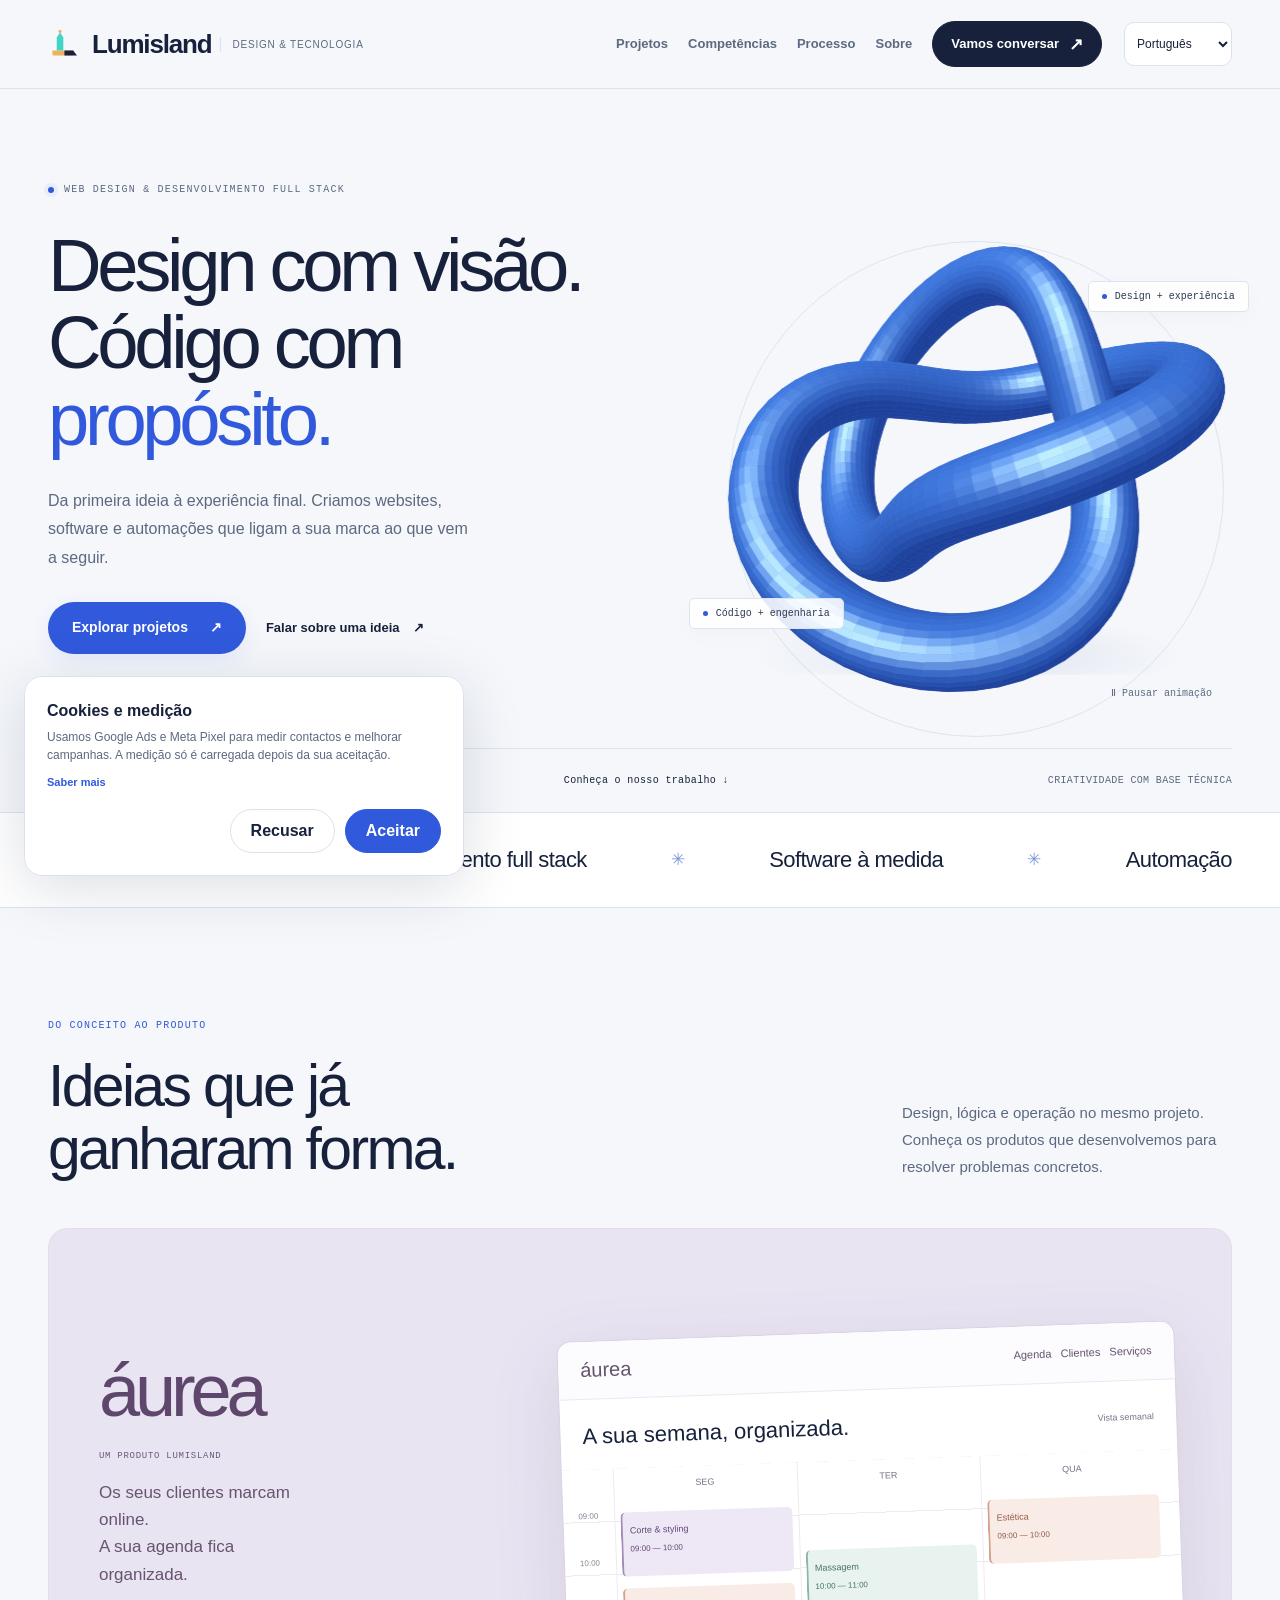
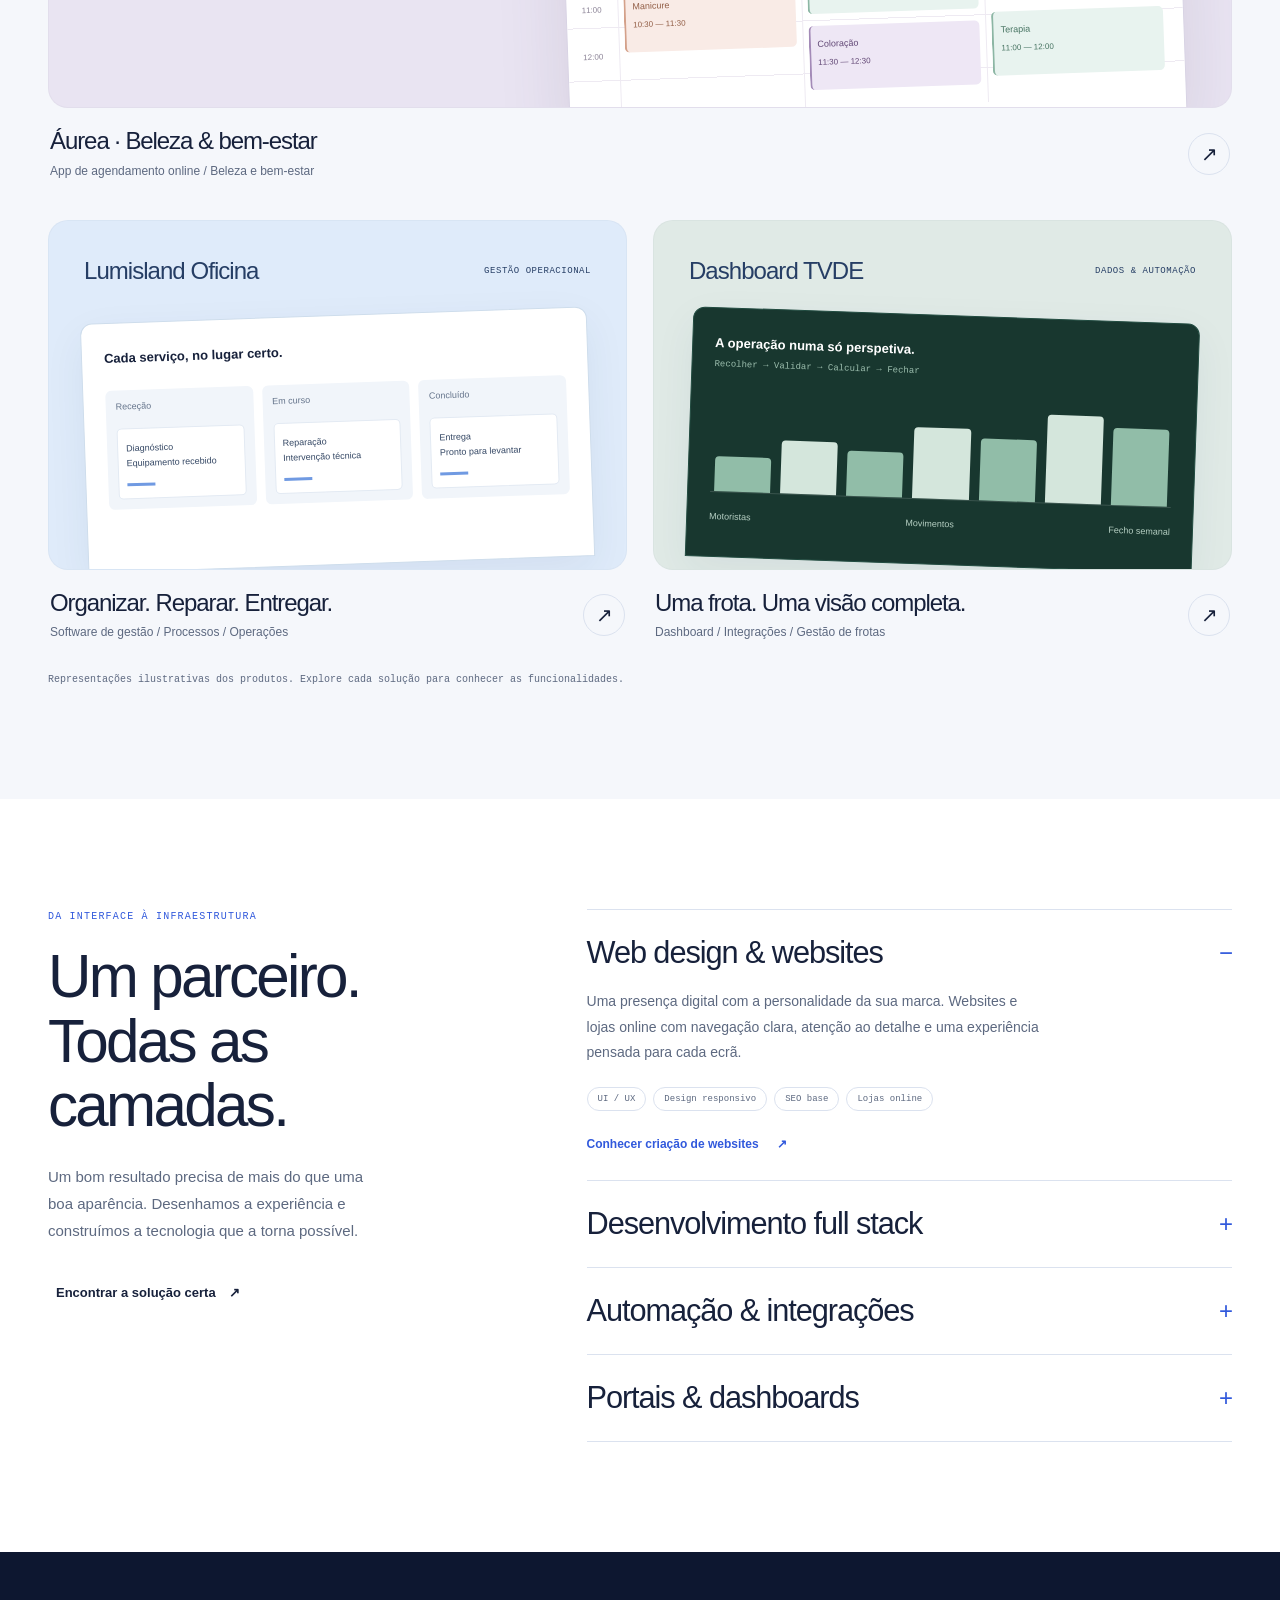
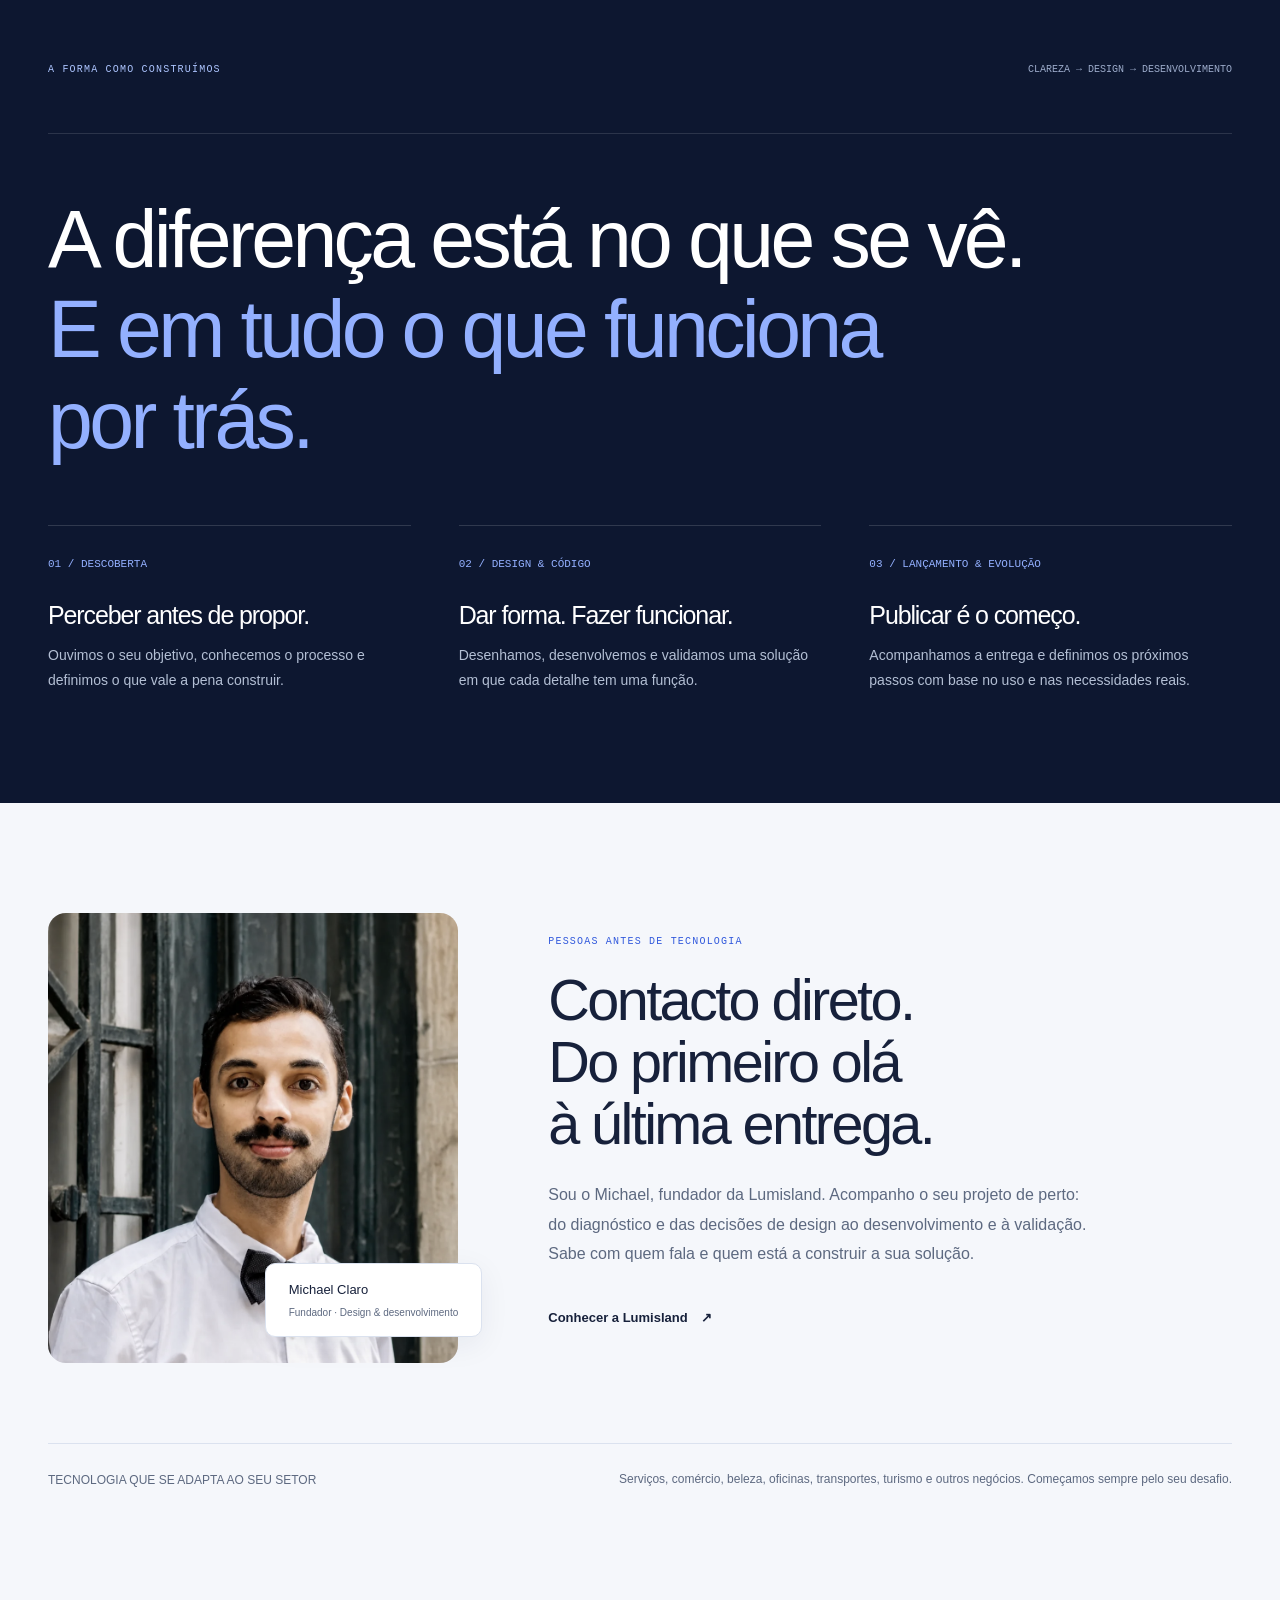
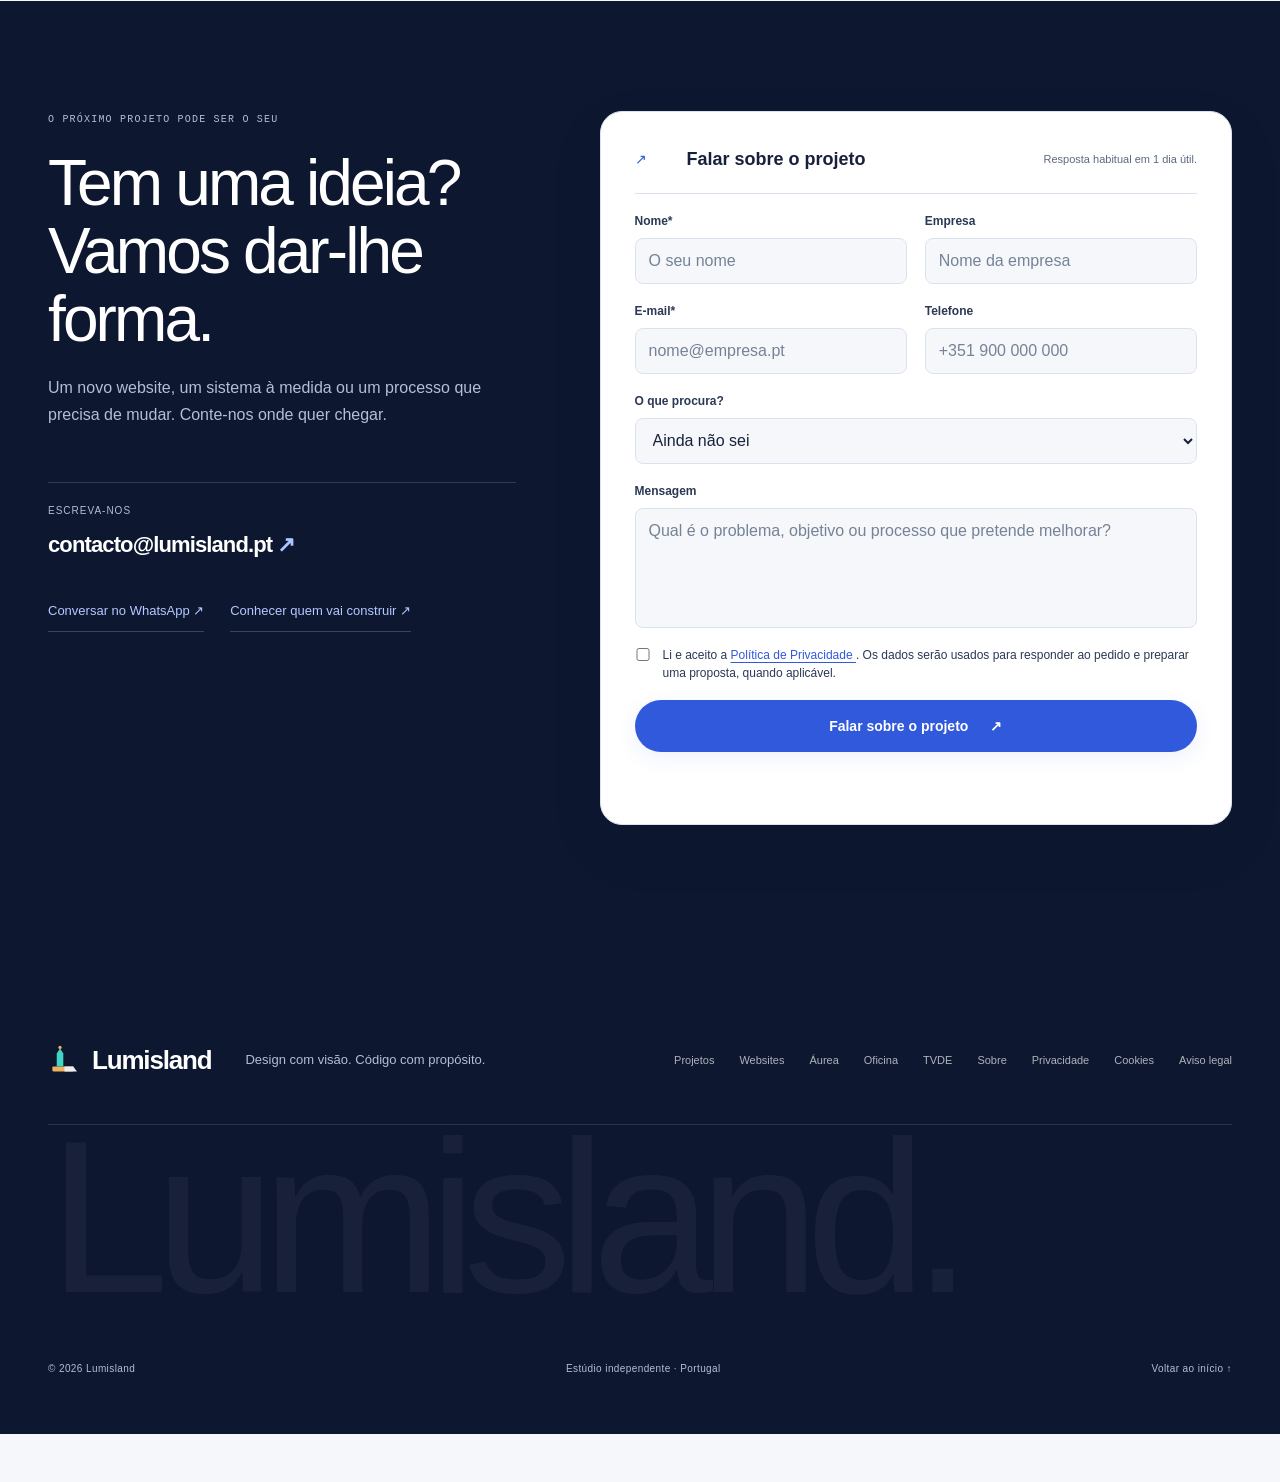
==== commit 4771d05c: "fix: localize public site and clarify Aurea online booking" ====
--- a/index.html
+++ b/index.html
@@ -75,6 +75,8 @@
   }
   </script>
 <link rel="stylesheet" href="css/premium.css?v=20260923-2">
+<link rel="stylesheet" href="/css/i18n.css?v=20260925-2">
+<script src="/js/i18n.js?v=20260925-2" defer></script>
 </head>
 <body class="studio-page"><a class="skip-link" href="#conteudo">Saltar para o conteúdo</a>
 <header class="site-header"><div class="container header-inner">
@@ -112,11 +114,11 @@
       <div class="section-heading"><div><p class="eyebrow">Do conceito ao produto</p><h2>Ideias que já<br>ganharam forma.</h2></div><p>Design, lógica e operação no mesmo projeto. Conheça os produtos que desenvolvemos para resolver problemas concretos.</p></div>
       <div class="project-grid">
         <article class="project project-featured">
-          <a class="project-surface project-aurea" href="aurea/" aria-label="Conhecer Áurea, agenda para beleza e bem-estar">
-            <div class="project-identity"><div><span class="project-logo">áurea</span><span class="project-label">Um produto Lumisland</span></div><p>Mais espaço para o seu talento.<br>Menos peso na gestão.</p></div>
+          <a class="project-surface project-aurea" href="aurea/" aria-label="Conhecer a Áurea, aplicação de agendamento online">
+            <div class="project-identity"><div><span class="project-logo">áurea</span><span class="project-label">Um produto Lumisland</span></div><p>Os seus clientes marcam online.<br>A sua agenda fica organizada.</p></div>
             <div class="project-mock agenda-mock" aria-hidden="true"><div class="mock-chrome"><strong>áurea</strong><span>Agenda &nbsp; Clientes &nbsp; Serviços</span></div><div class="mock-agenda-title"><strong>A sua semana, organizada.</strong><span>Vista semanal</span></div><div class="mock-calendar"><div class="mock-times"><span>09:00</span><span>10:00</span><span>11:00</span><span>12:00</span></div><div class="mock-day"><span>SEG</span><div class="mock-event">Corte & styling<small>09:00 — 10:00</small></div><div class="mock-event peach">Manicure<small>10:30 — 11:30</small></div></div><div class="mock-day"><span>TER</span><div class="mock-event mint later">Massagem<small>10:00 — 11:00</small></div><div class="mock-event">Coloração<small>11:30 — 12:30</small></div></div><div class="mock-day"><span>QUA</span><div class="mock-event peach">Estética<small>09:00 — 10:00</small></div><div class="mock-event mint later">Terapia<small>11:00 — 12:00</small></div></div></div></div>
           </a>
-          <div class="project-meta"><div><h3>Áurea · Beleza & bem-estar</h3><p>Produto digital / Agenda / Experiência do cliente</p></div><a href="aurea/" class="round-arrow" aria-label="Conhecer Áurea">↗</a></div>
+          <div class="project-meta"><div><h3>Áurea · Beleza & bem-estar</h3><p>App de agendamento online / Beleza e bem-estar</p></div><a href="aurea/" class="round-arrow" aria-label="Conhecer Áurea">↗</a></div>
         </article>
         <article class="project">
           <a class="project-surface project-oficina" href="oficina/" aria-label="Conhecer Lumisland Oficina">
--- a/css/i18n.css
+++ b/css/i18n.css
@@ -0,0 +1,34 @@
+.site-language { position: relative; flex: 0 0 auto; margin-left: 0; }
+.site-language select { width: 108px; min-height: 44px; padding: 8px; border: 1px solid var(--line,#dbe2ef); border-radius: 10px; background: #fff; color: #17213b; font: 12px var(--body,Arial,sans-serif); cursor: pointer; }
+.site-language select:focus-visible { outline: 2px solid var(--accent,#3159dc); outline-offset: 3px; }
+.locale-status { position: absolute; top: calc(100% + 8px); right: 0; width: 235px; padding: 10px 14px; border: 1px solid #dbe2ef; border-radius: 10px; background: white; color: #17213b; font-size: 12px; line-height: 1.5; box-shadow: 0 8px 25px #17213b15; }
+.locale-status:empty { display: none; }
+.locale-status.is-error { border-color: #b64646; color: #8a2828; }
+.standalone-language { position: absolute; top: 22px; right: 24px; z-index: 10; }
+.header-inner { gap: 22px; }
+.site-nav { gap: 20px; margin-left: auto; }
+.sector-grid h3 { overflow-wrap: anywhere; hyphens: auto; }
+@media (min-width: 1001px) and (max-width: 1250px) {
+  .brand-note { display: none; }
+  .site-nav { gap: 12px; }
+  .site-nav>a,.nav-dropdown>summary { font-size: 11px; }
+  .header-inner { gap: 14px; }
+  .product-brand { display: none; }
+  .brand-word { font-size: 23px; }
+  .brand-mark { width: 30px; }
+}
+@media (max-width: 1000px) {
+  .site-header .nav-toggle { order: 3; flex-shrink: 0; }
+  .site-language { margin-left: auto; }
+  .site-header .brand-note,.site-header .product-brand { display: none; }
+}
+@media (max-width: 500px) {
+  .site-header .header-inner { gap: 10px; }
+  .site-header .brand { flex: 0 0 auto; gap: 6px; }
+  .site-header .brand-mark { width: 25px; }
+  .site-header .brand-word { font-size: 22px; }
+  .site-language select { width: 101px; font-size: 11px; }
+  .site-header .nav-toggle { width: 40px; }
+  .thanks-card h1 { font-size: clamp(32px,8.3vw,42px); overflow-wrap: anywhere; }
+}
+@media (max-width: 360px) { .site-header .brand-mark { display: none; } }
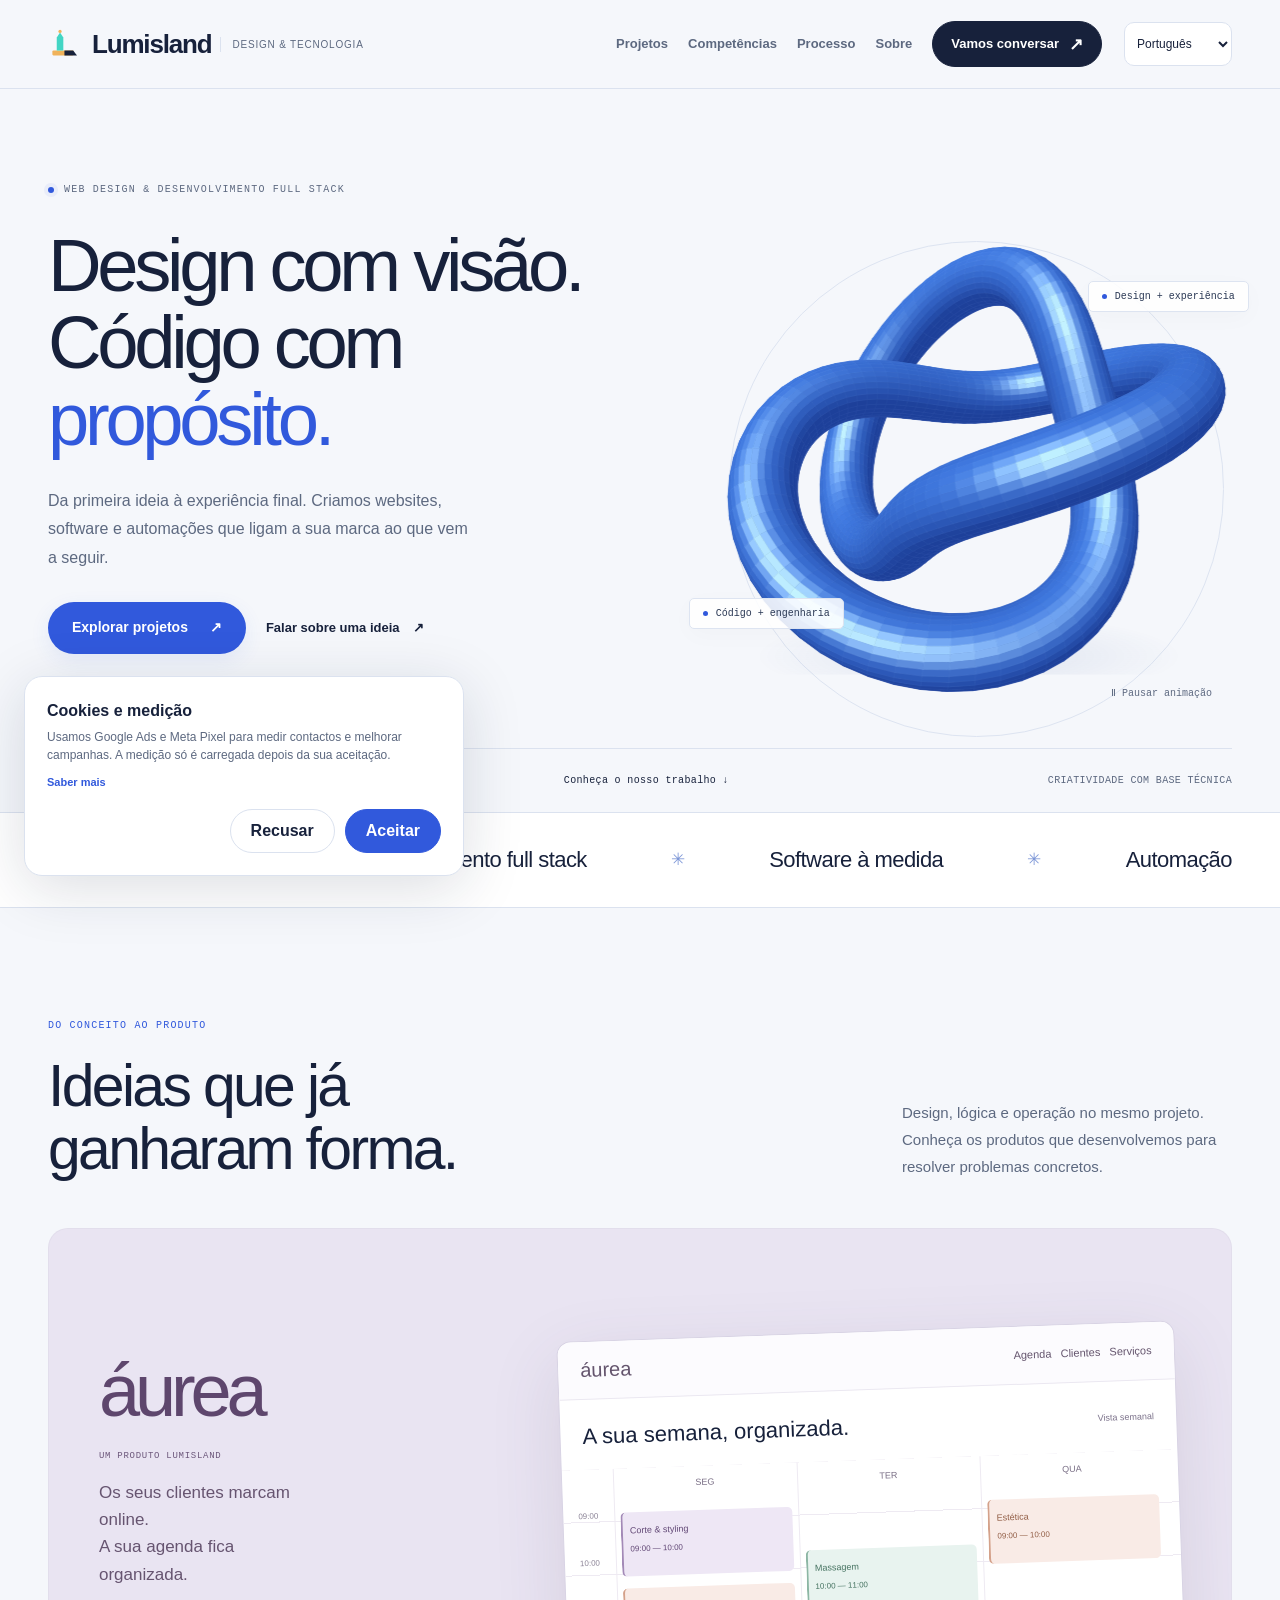
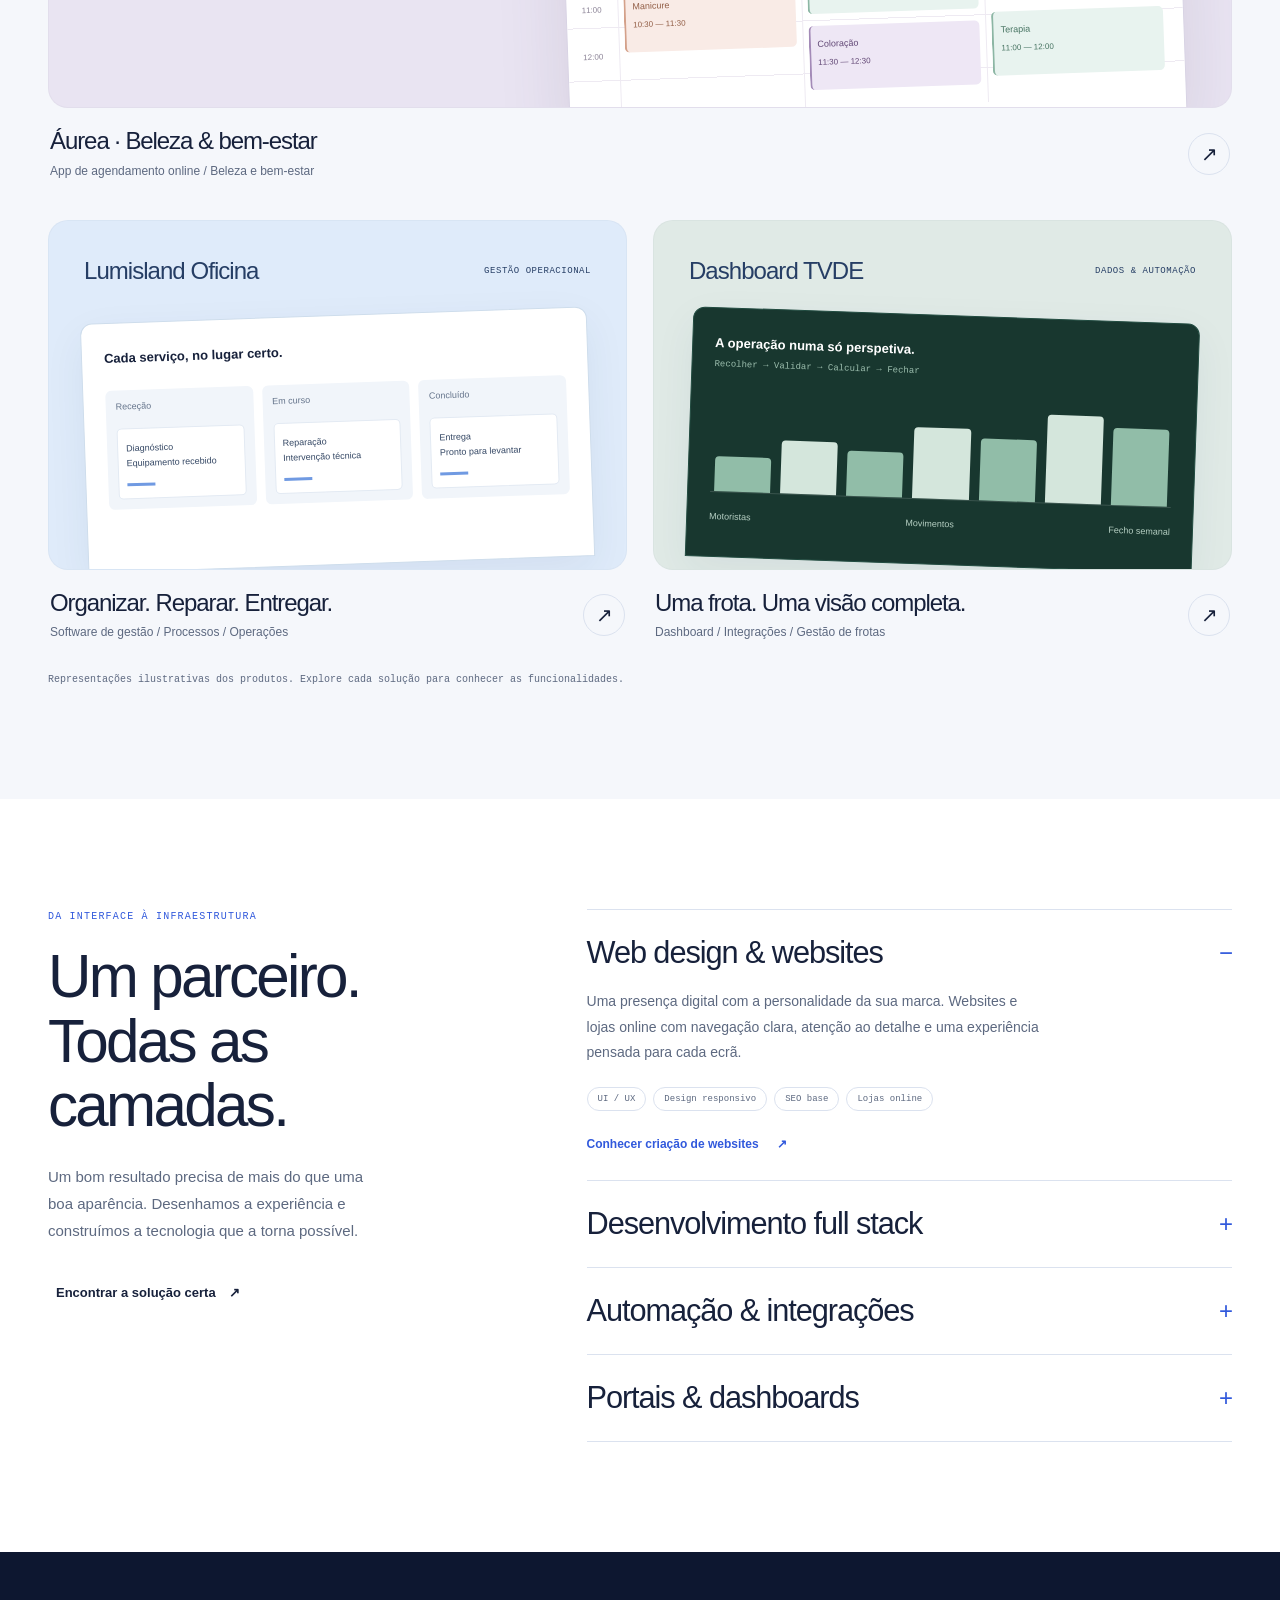
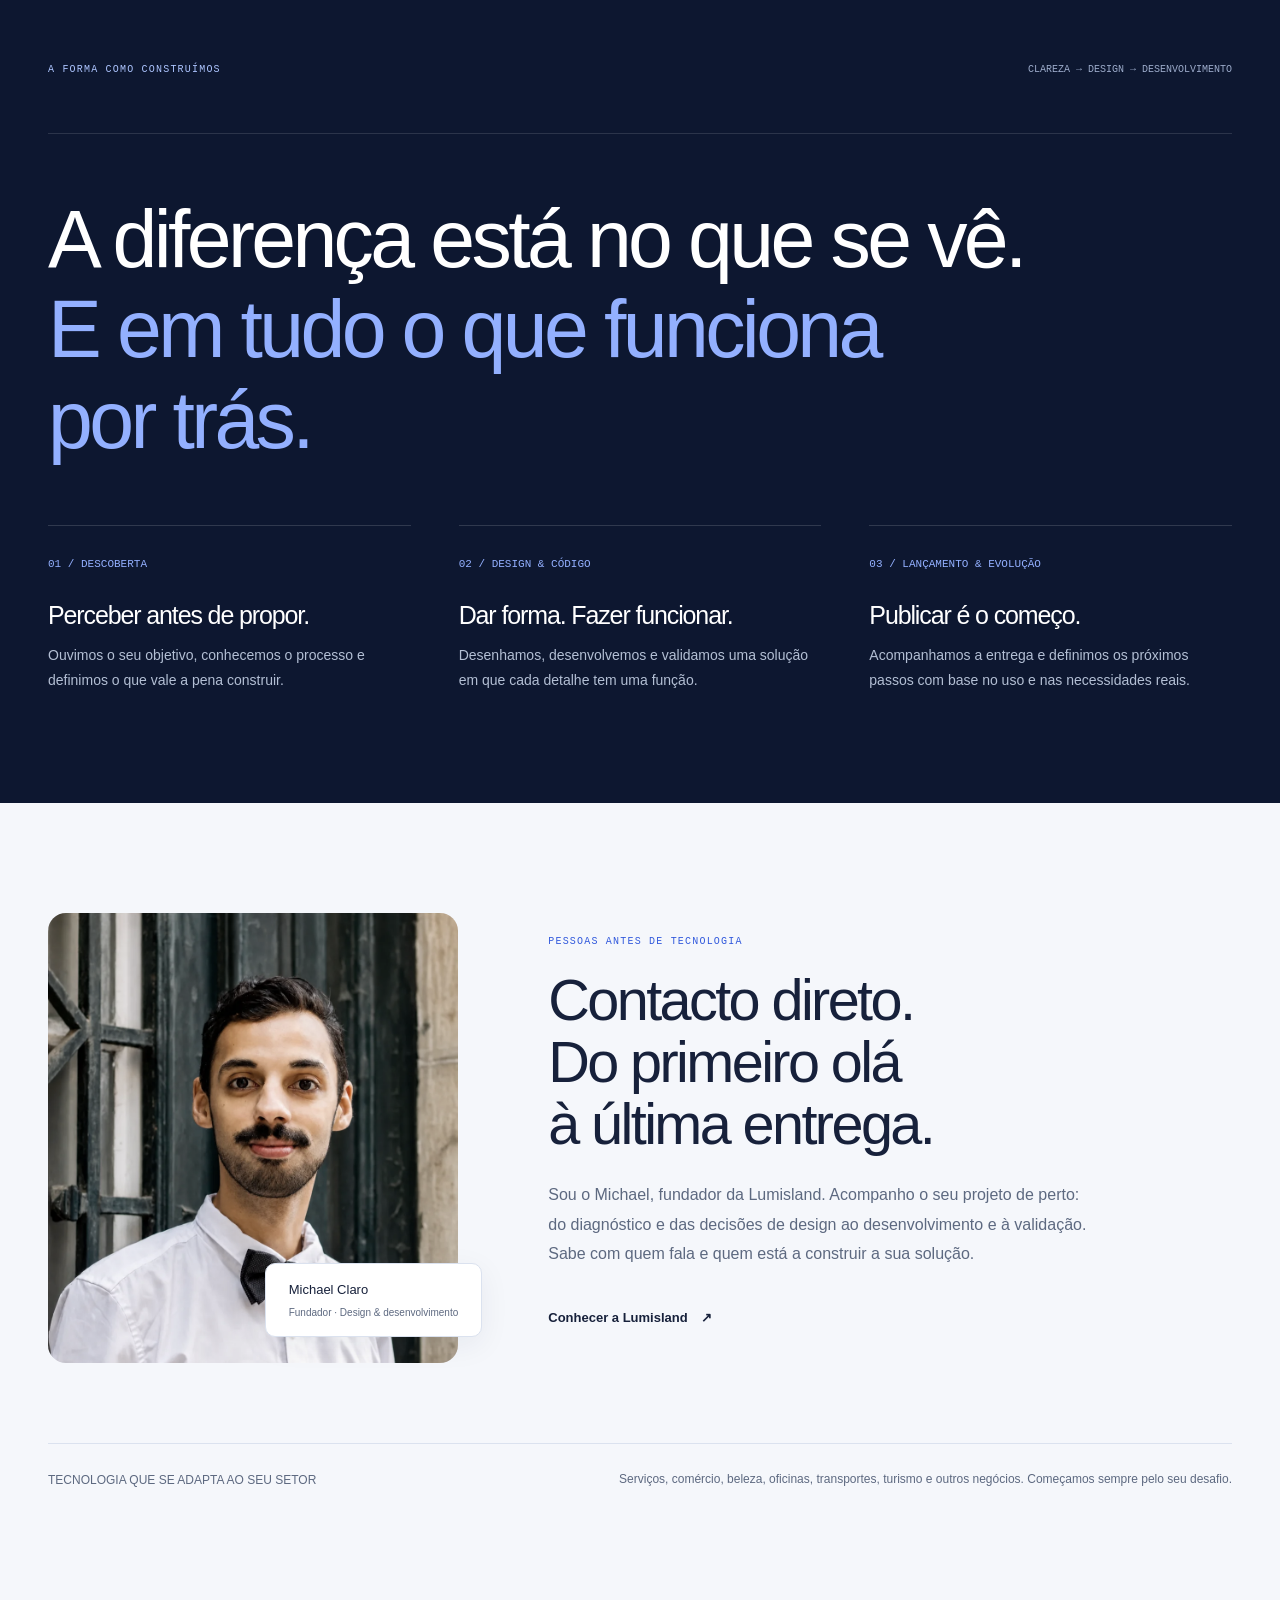
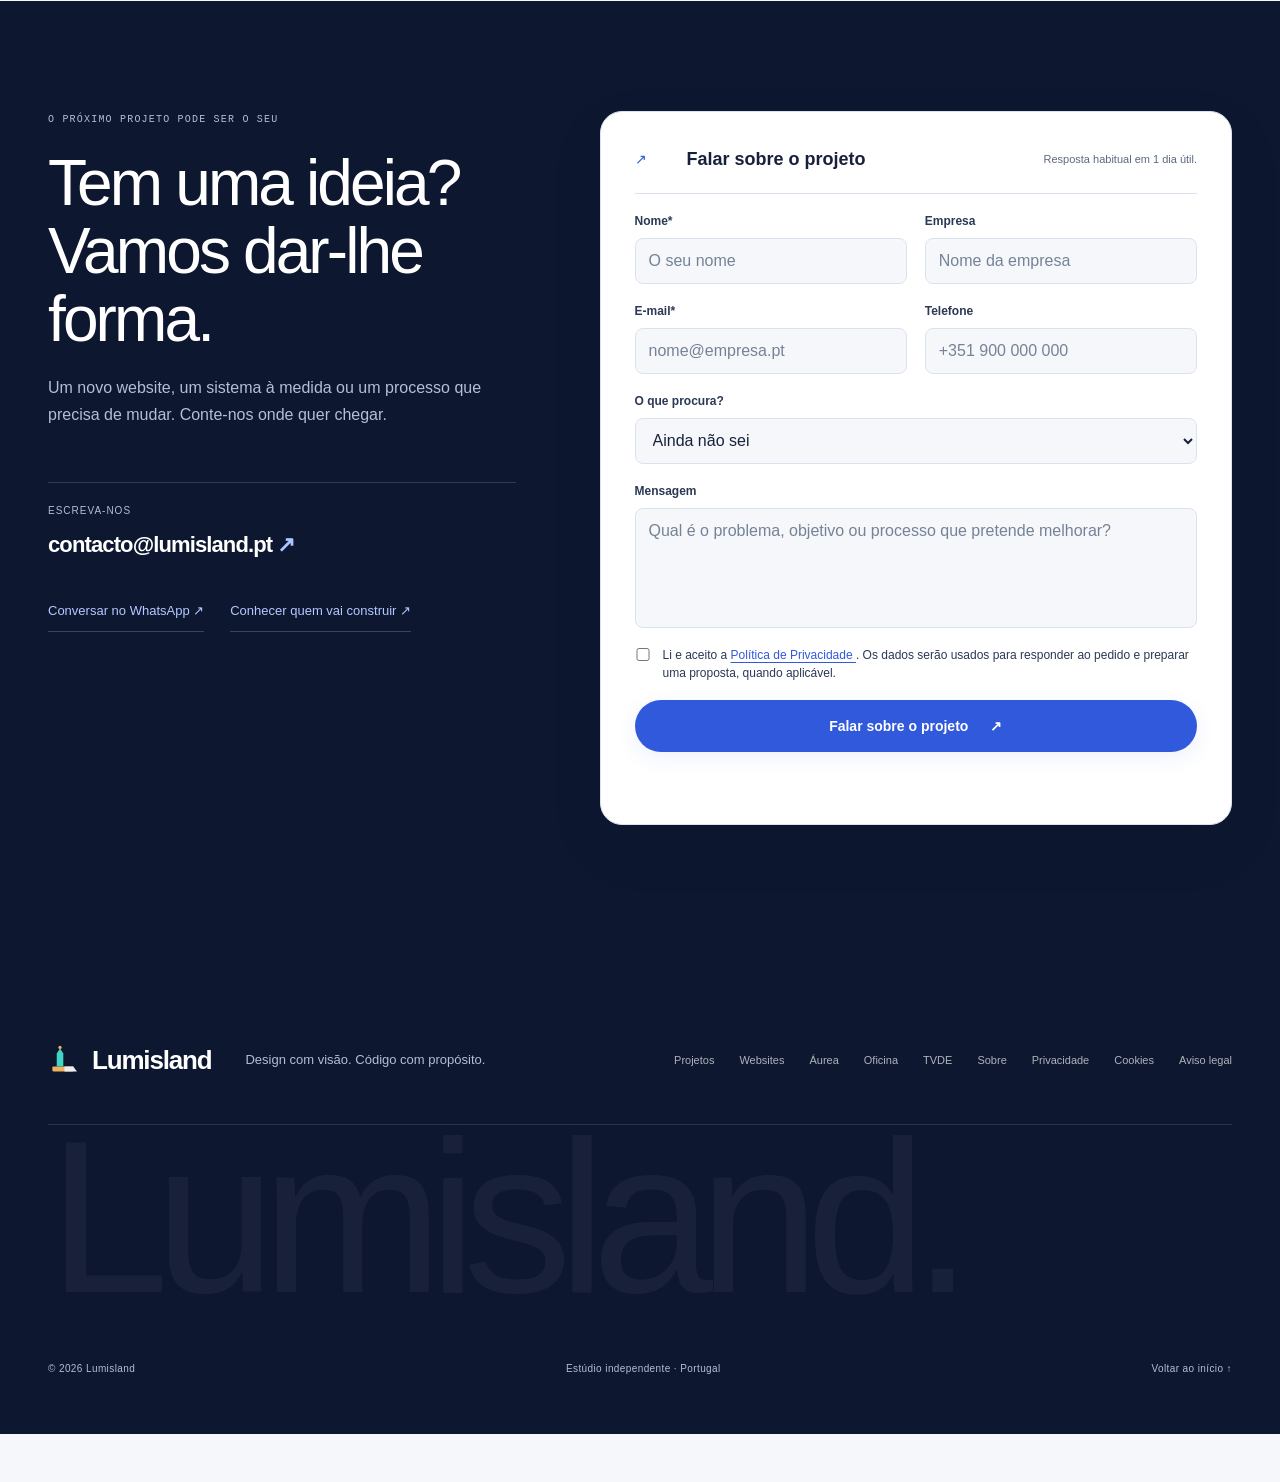
==== commit 3b412eaf: "fix: refresh locale assets after copy review" ====
--- a/index.html
+++ b/index.html
@@ -75,8 +75,8 @@
   }
   </script>
 <link rel="stylesheet" href="css/premium.css?v=20260923-2">
-<link rel="stylesheet" href="/css/i18n.css?v=20260925-2">
-<script src="/js/i18n.js?v=20260925-2" defer></script>
+<link rel="stylesheet" href="/css/i18n.css?v=20260925-3">
+<script src="/js/i18n.js?v=20260925-3" defer></script>
 </head>
 <body class="studio-page"><a class="skip-link" href="#conteudo">Saltar para o conteúdo</a>
 <header class="site-header"><div class="container header-inner">
